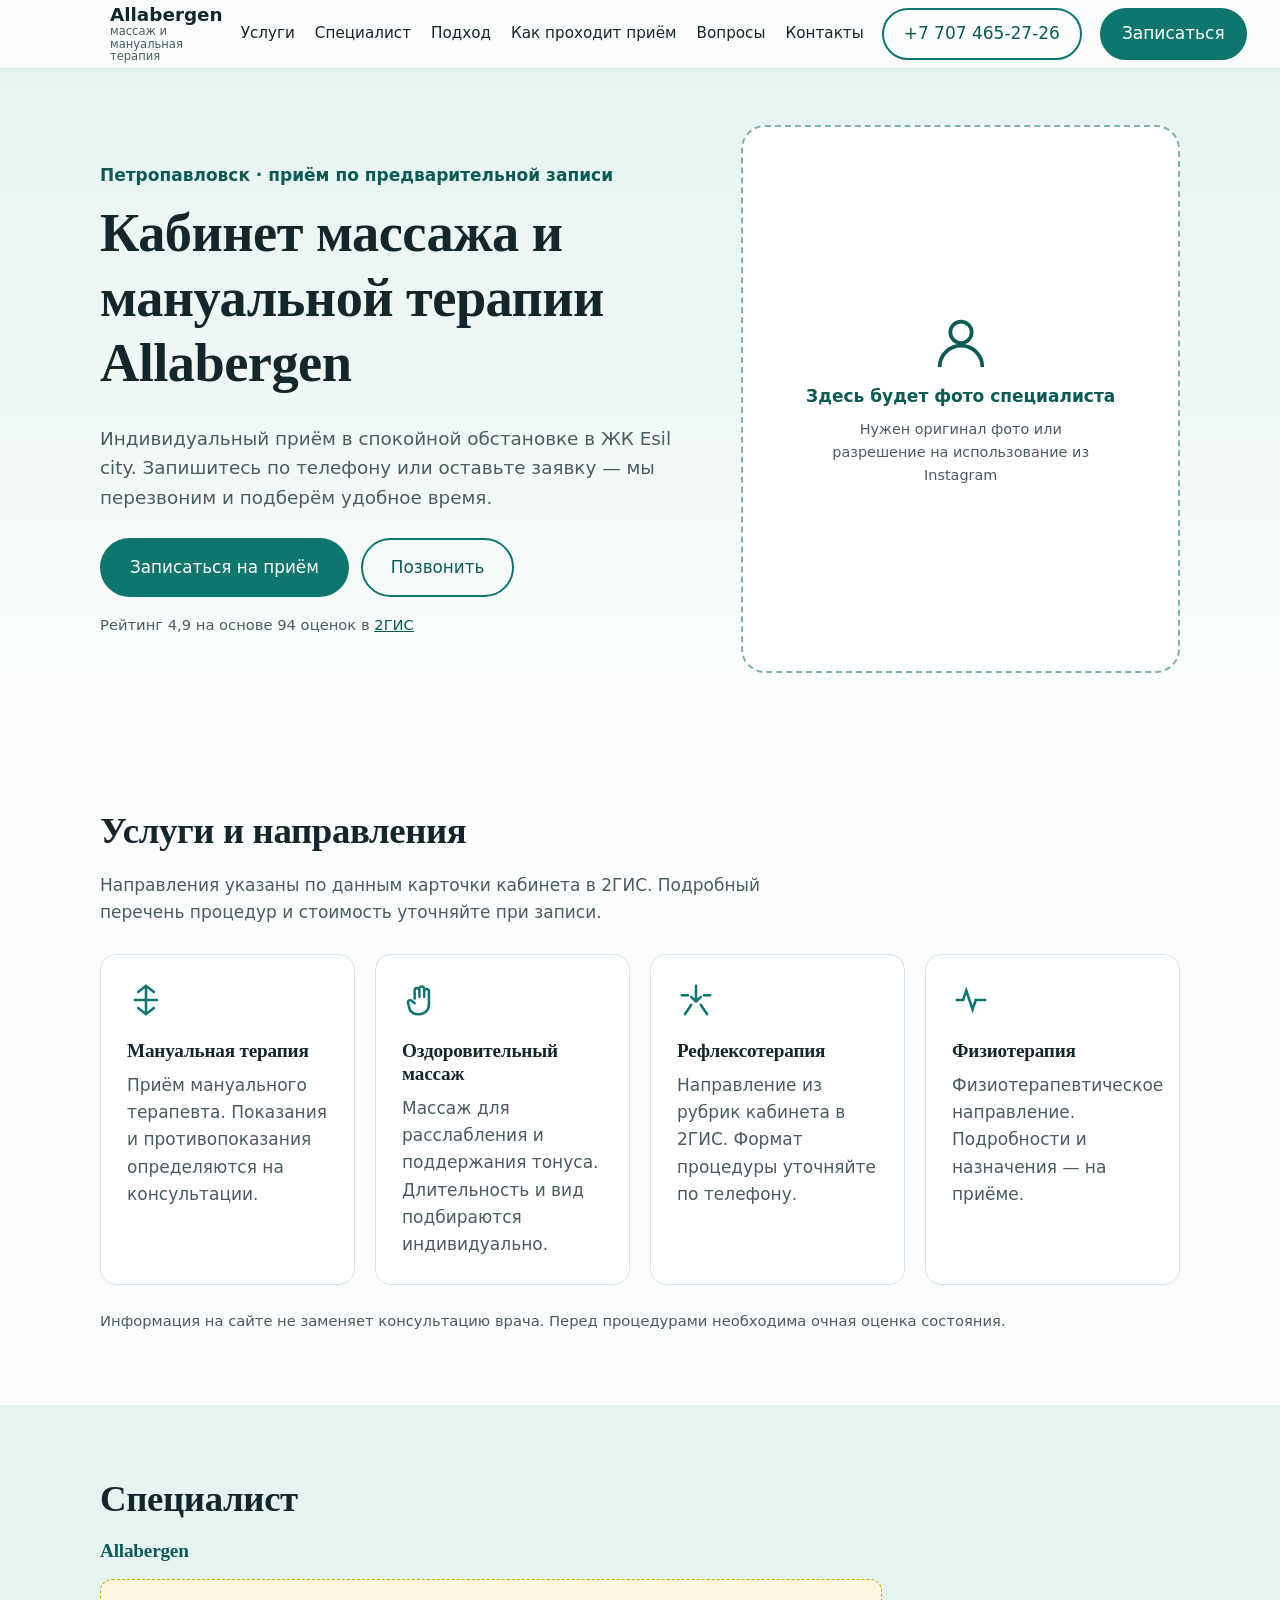
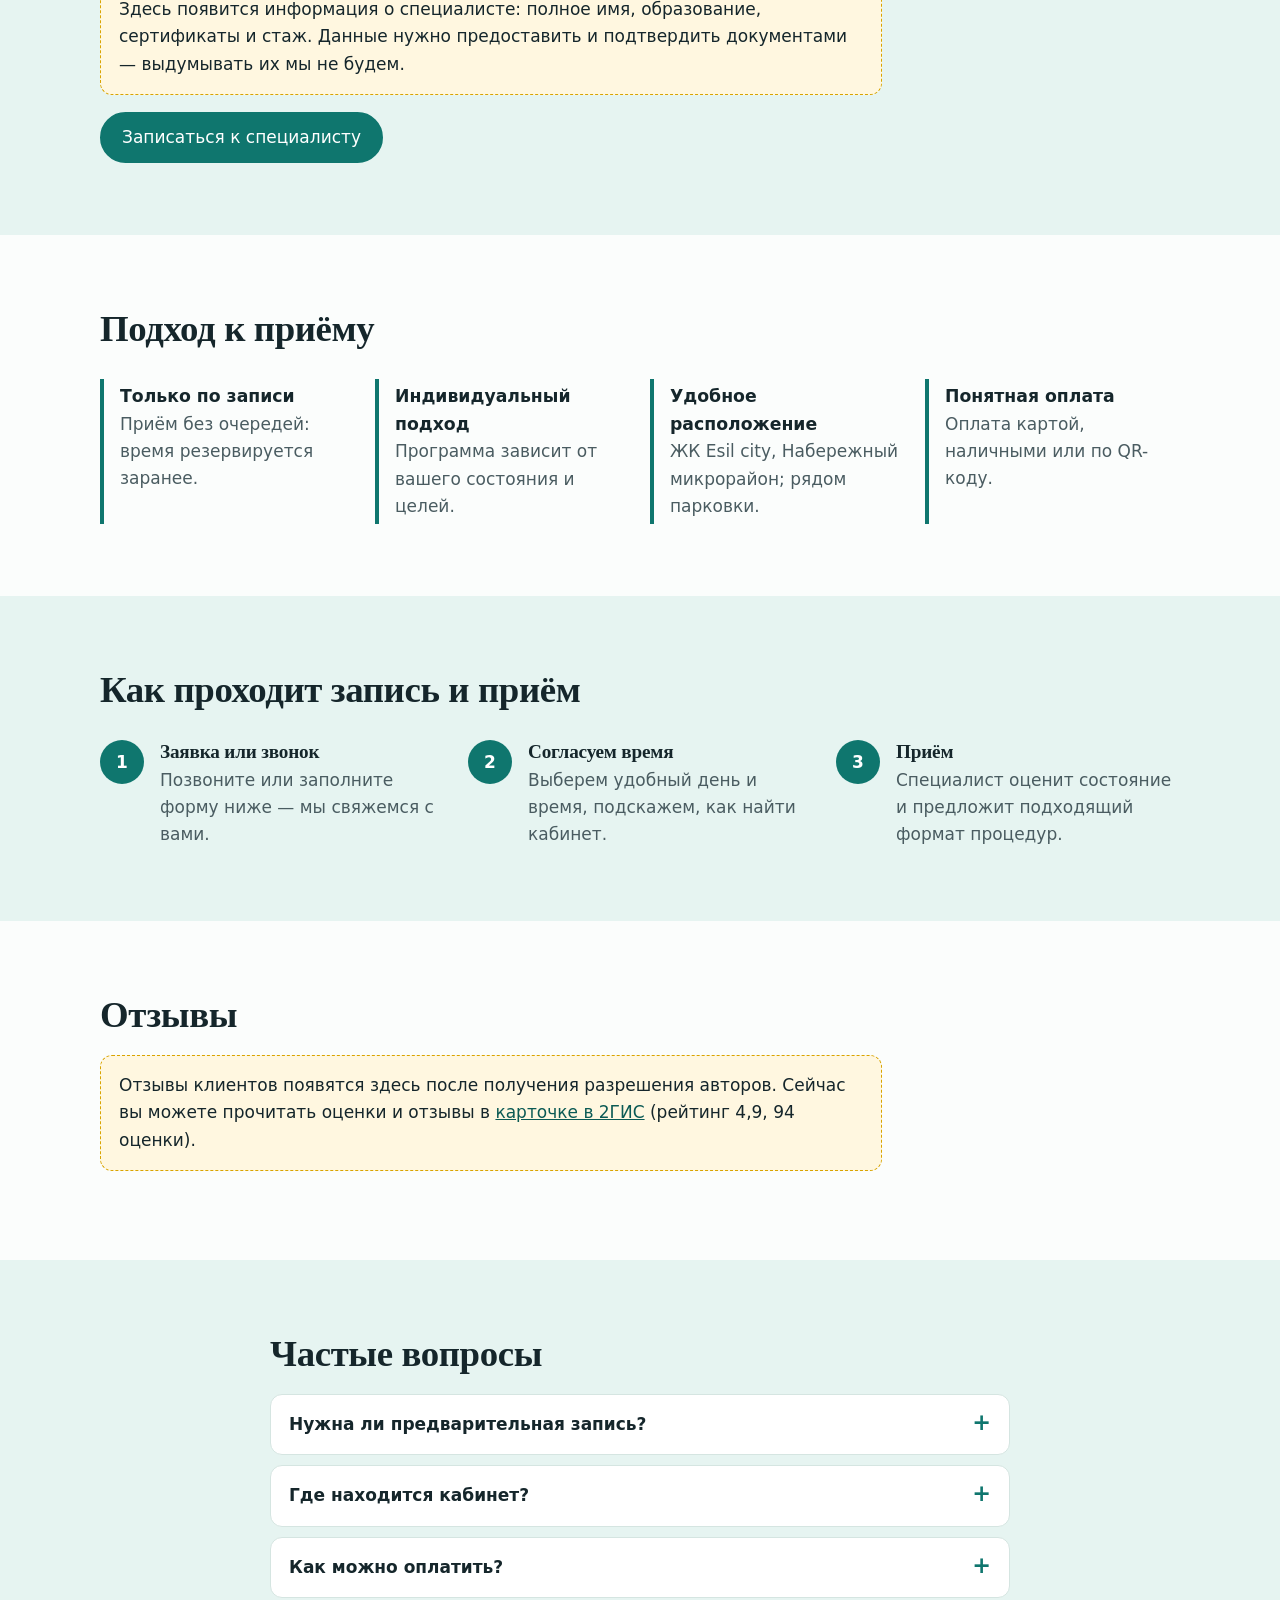
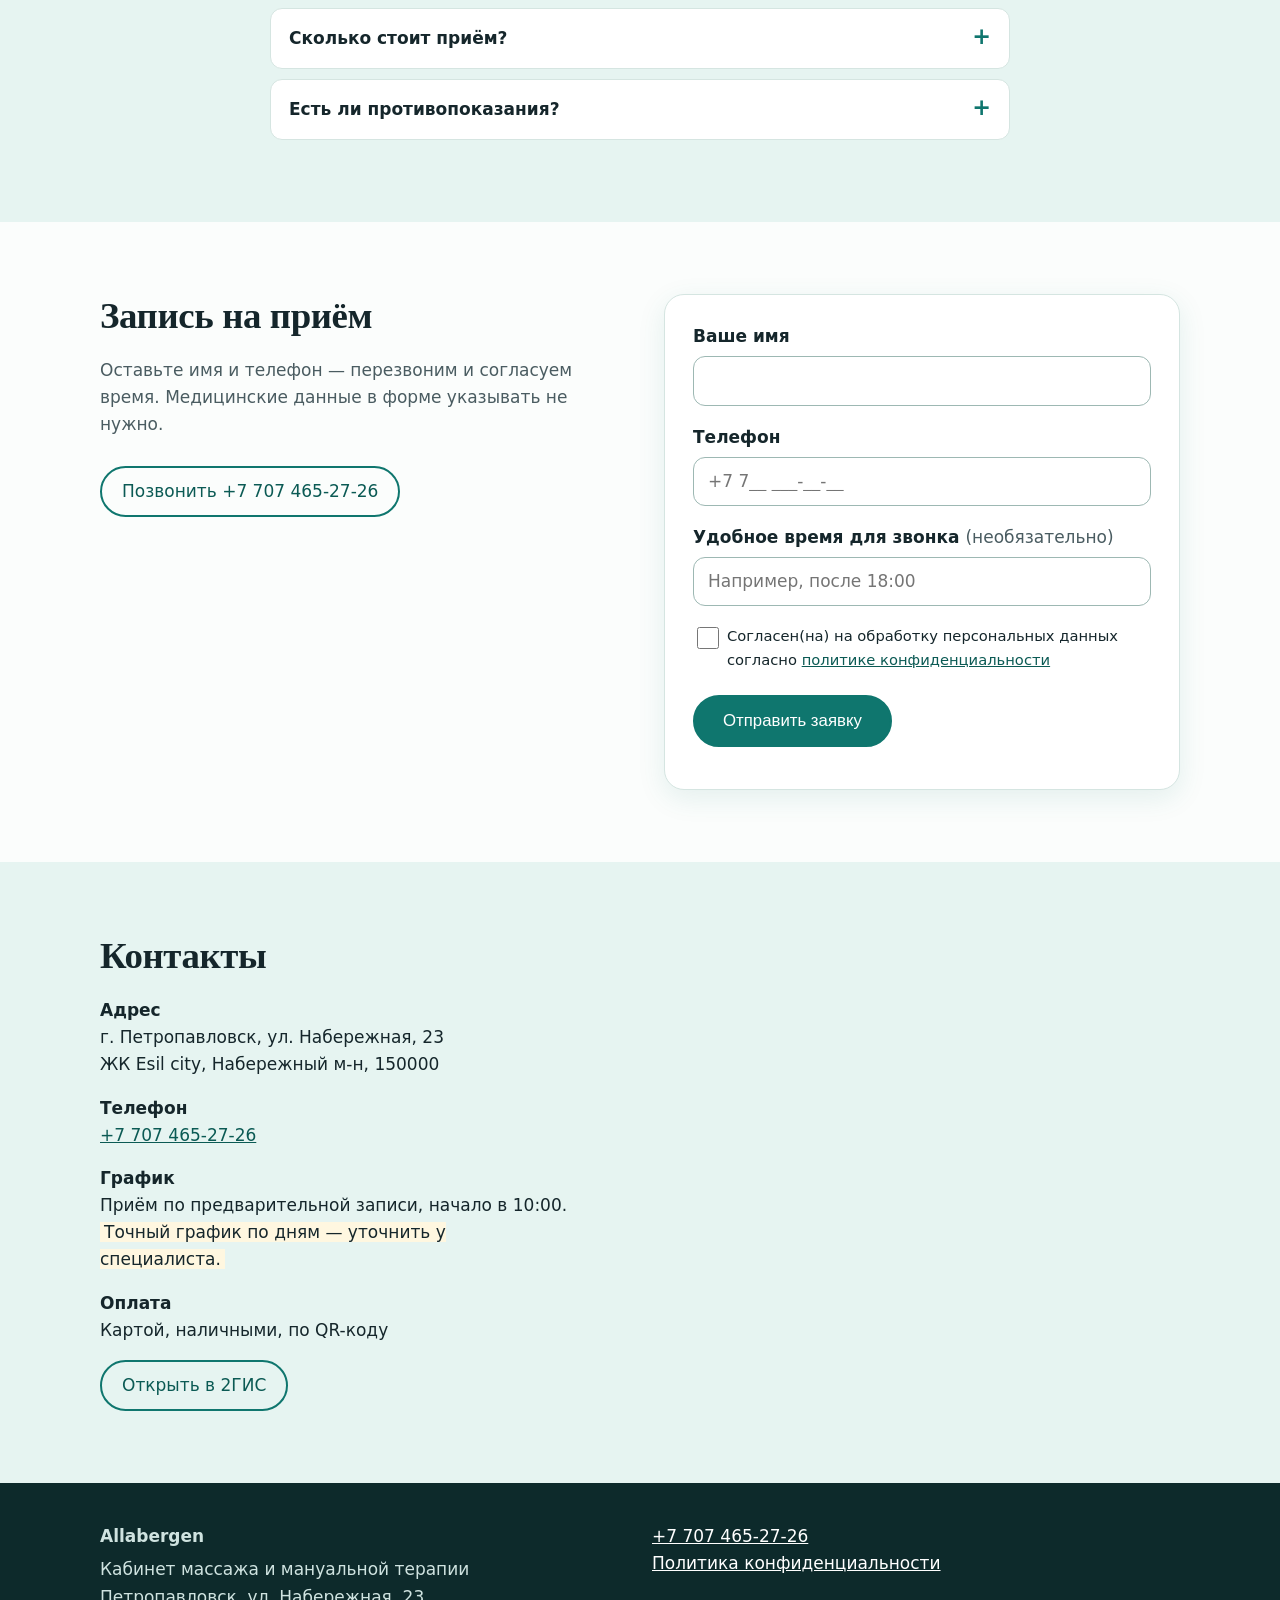
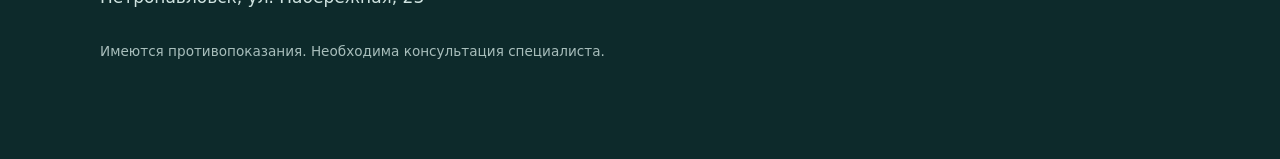
==== index.html @ 83c69263 "Первая версия Co-Authored-By: Claude Sonnet 5.5 <noreply@anthropic.com>" ====
<!doctype html>
<html lang="ru">
<head>
<meta charset="utf-8">
<meta name="viewport" content="width=device-width, initial-scale=1">
<title>Allabergen — массаж и мануальная терапия в Петропавловске</title>
<meta name="description" content="Кабинет массажа и мануальной терапии Allabergen в Петропавловске: ЖК Esil city, ул. Набережная, 23. Приём по предварительной записи. Звоните +7 707 465-27-26.">
<!-- ЗАМЕНИТЬ: адрес сайта после подключения домена (canonical, og:url, sitemap.xml, robots.txt) -->
<link rel="canonical" href="https://allabergen.vercel.app/">
<meta name="theme-color" content="#0f766e">
<meta property="og:type" content="website">
<meta property="og:locale" content="ru_RU">
<meta property="og:title" content="Allabergen — массаж и мануальная терапия в Петропавловске">
<meta property="og:description" content="Приём по предварительной записи. ЖК Esil city, ул. Набережная, 23.">
<meta property="og:url" content="https://allabergen.vercel.app/">
<link rel="icon" href="favicon.svg" type="image/svg+xml">
<link rel="stylesheet" href="style.css">

<script type="application/ld+json">
{
  "@context": "https://schema.org",
  "@type": ["MedicalBusiness", "LocalBusiness"],
  "name": "Allabergen — кабинет массажа и мануальной терапии",
  "url": "https://allabergen.vercel.app/",
  "telephone": "+77074652726",
  "medicalSpecialty": "Physiotherapy",
  "address": {
    "@type": "PostalAddress",
    "streetAddress": "улица Набережная, 23 (ЖК Esil city)",
    "addressLocality": "Петропавловск",
    "postalCode": "150000",
    "addressCountry": "KZ"
  }
}
</script>
</head>
<body>
<a class="skip" href="#main">Перейти к содержимому</a>

<header class="header" id="top">
  <div class="wrap header__in">
    <a class="logo" href="#top" aria-label="Allabergen — на главную">
      <svg width="34" height="34" viewBox="0 0 32 32" aria-hidden="true"><rect width="32" height="32" rx="9" fill="#0f766e"/><path d="M16 7v18M7 16h18" stroke="#fff" stroke-width="3.2" stroke-linecap="round"/></svg>
      <span>Allabergen<small>массаж и мануальная терапия</small></span>
    </a>
    <nav class="nav" id="nav" aria-label="Основное меню">
      <a href="#services">Услуги</a>
      <a href="#specialist">Специалист</a>
      <a href="#why">Подход</a>
      <a href="#steps">Как проходит приём</a>
      <a href="#faq">Вопросы</a>
      <a href="#contacts">Контакты</a>
    </nav>
    <a class="btn btn--ghost header__tel" href="tel:+77074652726">+7 707 465-27-26</a>
    <a class="btn header__cta" href="#booking">Записаться</a>
    <button class="burger" id="burger" aria-expanded="false" aria-controls="nav" aria-label="Открыть меню"><span></span><span></span><span></span></button>
  </div>
</header>

<main id="main">

<section class="hero">
  <div class="wrap hero__in">
    <div class="hero__text">
      <p class="eyebrow">Петропавловск · приём по предварительной записи</p>
      <h1>Кабинет массажа и мануальной терапии Allabergen</h1>
      <p class="lead">Индивидуальный приём в спокойной обстановке в ЖК Esil city. Запишитесь по телефону или оставьте заявку — мы перезвоним и подберём удобное время.</p>
      <div class="hero__btns">
        <a class="btn btn--lg" href="#booking">Записаться на приём</a>
        <a class="btn btn--lg btn--ghost" href="tel:+77074652726">Позвонить</a>
      </div>
      <p class="hero__note">Рейтинг 4,9 на основе 94 оценок в <a href="https://2gis.kz/petropavlovsk/firm/70000001054442229" target="_blank" rel="noopener">2ГИС</a></p>
    </div>
    <!-- ЗАМЕНИТЬ: фото специалиста. Положите файл в папку images/ и замените этот блок на
         <img src="images/allabergen.jpg" alt="Allabergen, специалист по массажу и мануальной терапии" width="640" height="760" fetchpriority="high"> -->
    <div class="hero__photo" role="img" aria-label="Место для фотографии специалиста">
      <svg width="64" height="64" viewBox="0 0 24 24" fill="none" stroke="currentColor" stroke-width="1.4" aria-hidden="true"><circle cx="12" cy="8" r="4"/><path d="M4 21c0-4.4 3.6-8 8-8s8 3.6 8 8"/></svg>
      <strong>Здесь будет фото специалиста</strong>
      <span>Нужен оригинал фото или разрешение на использование из Instagram</span>
    </div>
  </div>
</section>

<section class="sec" id="services">
  <div class="wrap">
    <h2>Услуги и направления</h2>
    <p class="sec__sub">Направления указаны по данным карточки кабинета в 2ГИС. Подробный перечень процедур и стоимость уточняйте при записи.</p>
    <div class="cards">
      <article class="card reveal">
        <svg class="ico" viewBox="0 0 24 24" fill="none" stroke="currentColor" stroke-width="1.6" stroke-linecap="round" aria-hidden="true"><path d="M12 3v18M7 7l5-4 5 4M7 17l5 4 5-4M5 12h14"/></svg>
        <h3>Мануальная терапия</h3>
        <p>Приём мануального терапевта. Показания и противопоказания определяются на консультации.</p>
      </article>
      <article class="card reveal">
        <svg class="ico" viewBox="0 0 24 24" fill="none" stroke="currentColor" stroke-width="1.6" stroke-linecap="round" aria-hidden="true"><path d="M8 11V6a1.5 1.5 0 013 0v4m0-5a1.5 1.5 0 013 0v5m0-3.5a1.5 1.5 0 013 0V15a6 6 0 01-6 6h-1a6 6 0 01-5-2.7L4 14.5a1.5 1.5 0 012.4-1.8L8 14"/></svg>
        <h3>Оздоровительный массаж</h3>
        <p>Массаж для расслабления и поддержания тонуса. Длительность и вид подбираются индивидуально.</p>
      </article>
      <article class="card reveal">
        <svg class="ico" viewBox="0 0 24 24" fill="none" stroke="currentColor" stroke-width="1.6" stroke-linecap="round" aria-hidden="true"><path d="M12 3v10m0 0l-3-3m3 3l3-3M5 21l4-6m6 0l4 6M3 9h4m10 0h4"/></svg>
        <h3>Рефлексотерапия</h3>
        <p>Направление из рубрик кабинета в 2ГИС. Формат процедуры уточняйте по телефону.</p>
      </article>
      <article class="card reveal">
        <svg class="ico" viewBox="0 0 24 24" fill="none" stroke="currentColor" stroke-width="1.6" stroke-linecap="round" aria-hidden="true"><path d="M3 12h4l2-6 4 12 2-6h6"/></svg>
        <h3>Физиотерапия</h3>
        <p>Физиотерапевтическое направление. Подробности и назначения — на приёме.</p>
      </article>
    </div>
    <p class="disclaimer">Информация на сайте не заменяет консультацию врача. Перед процедурами необходима очная оценка состояния.</p>
  </div>
</section>

<section class="sec sec--alt" id="specialist">
  <div class="wrap spec">
    <div>
      <h2>Специалист</h2>
      <h3 class="spec__name">Allabergen</h3>
      <!-- ЗАМЕНИТЬ: ФИО полностью, образование, сертификаты, опыт работы. Только подтверждённые данные. -->
      <p class="placeholder">Здесь появится информация о специалисте: полное имя, образование, сертификаты и стаж. Данные нужно предоставить и подтвердить документами — выдумывать их мы не будем.</p>
      <a class="btn" href="#booking">Записаться к специалисту</a>
    </div>
  </div>
</section>

<section class="sec" id="why">
  <div class="wrap">
    <h2>Подход к приёму</h2>
    <ul class="why">
      <li class="reveal"><strong>Только по записи</strong>Приём без очередей: время резервируется заранее.</li>
      <li class="reveal"><strong>Индивидуальный подход</strong>Программа зависит от вашего состояния и целей.</li>
      <li class="reveal"><strong>Удобное расположение</strong>ЖК Esil city, Набережный микрорайон; рядом парковки.</li>
      <li class="reveal"><strong>Понятная оплата</strong>Оплата картой, наличными или по QR-коду.</li>
    </ul>
  </div>
</section>

<section class="sec sec--alt" id="steps">
  <div class="wrap">
    <h2>Как проходит запись и приём</h2>
    <ol class="steps">
      <li class="reveal"><span>1</span><div><h3>Заявка или звонок</h3><p>Позвоните или заполните форму ниже — мы свяжемся с вами.</p></div></li>
      <li class="reveal"><span>2</span><div><h3>Согласуем время</h3><p>Выберем удобный день и время, подскажем, как найти кабинет.</p></div></li>
      <li class="reveal"><span>3</span><div><h3>Приём</h3><p>Специалист оценит состояние и предложит подходящий формат процедур.</p></div></li>
    </ol>
  </div>
</section>

<section class="sec" id="reviews">
  <div class="wrap">
    <h2>Отзывы</h2>
    <!-- ЗАМЕНИТЬ: реальные отзывы с письменного согласия авторов (имя, текст, дата). -->
    <p class="placeholder">Отзывы клиентов появятся здесь после получения разрешения авторов. Сейчас вы можете прочитать оценки и отзывы в <a href="https://2gis.kz/petropavlovsk/firm/70000001054442229/tab/reviews" target="_blank" rel="noopener">карточке в 2ГИС</a> (рейтинг 4,9, 94 оценки).</p>
  </div>
</section>

<section class="sec sec--alt" id="faq">
  <div class="wrap faq">
    <h2>Частые вопросы</h2>
    <details><summary>Нужна ли предварительная запись?</summary><p>Да, кабинет принимает по предварительной записи. Позвоните по номеру +7 707 465-27-26 или оставьте заявку.</p></details>
    <details><summary>Где находится кабинет?</summary><p>Петропавловск, улица Набережная, 23, ЖК Esil city (Набережный микрорайон). Вход можно уточнить при записи.</p></details>
    <details><summary>Как можно оплатить?</summary><p>Картой, наличными или по QR-коду.</p></details>
    <details><summary>Сколько стоит приём?</summary><p>Стоимость зависит от вида процедуры. Актуальные цены сообщат при записи.</p></details>
    <details><summary>Есть ли противопоказания?</summary><p>Да, они зависят от состояния здоровья. Это определяется на очной консультации; сообщите о хронических заболеваниях и принимаемых препаратах.</p></details>
  </div>
</section>

<section class="sec" id="booking">
  <div class="wrap booking">
    <div>
      <h2>Запись на приём</h2>
      <p class="sec__sub">Оставьте имя и телефон — перезвоним и согласуем время. Медицинские данные в форме указывать не нужно.</p>
      <p><a class="btn btn--ghost" href="tel:+77074652726">Позвонить +7 707 465-27-26</a></p>
    </div>
    <form id="form" class="form" novalidate>
      <div class="field">
        <label for="name">Ваше имя</label>
        <input id="name" name="name" type="text" autocomplete="name" required minlength="2" aria-describedby="name-err">
        <p class="err" id="name-err" role="alert"></p>
      </div>
      <div class="field">
        <label for="phone">Телефон</label>
        <input id="phone" name="phone" type="tel" autocomplete="tel" inputmode="tel" placeholder="+7 7__ ___-__-__" required aria-describedby="phone-err">
        <p class="err" id="phone-err" role="alert"></p>
      </div>
      <div class="field">
        <label for="time">Удобное время для звонка <span class="opt">(необязательно)</span></label>
        <input id="time" name="time" type="text" placeholder="Например, после 18:00">
      </div>
      <div class="field field--check">
        <input id="agree" name="agree" type="checkbox" required aria-describedby="agree-err">
        <label for="agree">Согласен(на) на обработку персональных данных согласно <a href="privacy.html" target="_blank">политике конфиденциальности</a></label>
        <p class="err" id="agree-err" role="alert"></p>
      </div>
      <button class="btn btn--lg" type="submit">Отправить заявку</button>
      <p class="form__status" id="status" role="status" aria-live="polite"></p>
    </form>
  </div>
</section>

<section class="sec sec--alt" id="contacts">
  <div class="wrap contacts">
    <div>
      <h2>Контакты</h2>
      <address>
        <p><strong>Адрес</strong><br>г. Петропавловск, ул. Набережная, 23<br>ЖК Esil city, Набережный м-н, 150000</p>
        <p><strong>Телефон</strong><br><a href="tel:+77074652726">+7 707 465-27-26</a></p>
        <p><strong>График</strong><br>Приём по предварительной записи, начало в 10:00. <span class="placeholder-inline">Точный график по дням — уточнить у специалиста.</span></p>
        <p><strong>Оплата</strong><br>Картой, наличными, по QR-коду</p>
      </address>
      <a class="btn btn--ghost" href="https://2gis.kz/petropavlovsk/firm/70000001054442229" target="_blank" rel="noopener">Открыть в 2ГИС</a>
    </div>
    <div class="map">
      <iframe title="Карта: Петропавловск, улица Набережная, 23" loading="lazy" referrerpolicy="no-referrer-when-downgrade"
        src="https://www.google.com/maps?q=%D0%9F%D0%B5%D1%82%D1%80%D0%BE%D0%BF%D0%B0%D0%B2%D0%BB%D0%BE%D0%B2%D1%81%D0%BA%2C+%D1%83%D0%BB%D0%B8%D1%86%D0%B0+%D0%9D%D0%B0%D0%B1%D0%B5%D1%80%D0%B5%D0%B6%D0%BD%D0%B0%D1%8F%2C+23&output=embed"></iframe>
    </div>
  </div>
</section>

</main>

<footer class="footer">
  <div class="wrap footer__in">
    <div>
      <strong>Allabergen</strong>
      <p>Кабинет массажа и мануальной терапии<br>Петропавловск, ул. Набережная, 23</p>
    </div>
    <div>
      <a href="tel:+77074652726">+7 707 465-27-26</a><br>
      <a href="privacy.html">Политика конфиденциальности</a>
    </div>
    <p class="footer__legal">Имеются противопоказания. Необходима консультация специалиста. <!-- ЗАМЕНИТЬ: данные ИП/ТОО и номер лицензии (если требуется), только реальные. --></p>
  </div>
</footer>

<div class="mbar" aria-label="Быстрая связь">
  <a class="btn btn--ghost" href="tel:+77074652726">Позвонить</a>
  <a class="btn" href="#booking">Записаться</a>
</div>

<!-- Аналитика: Google Analytics / Search Console подключаются после получения реальных ID и согласия на cookies. Фиктивные ID не добавляем. -->
<script src="script.js" defer></script>
</body>
</html>
---- style.css ----
:root{
  --teal:#0f766e;--teal-d:#0b5a54;--mint:#e6f4f1;--bg:#fbfdfc;--ink:#15262b;--muted:#4a5c61;--line:#d5e5e1;--warn:#a1301f;
  --r:16px;--sh:0 8px 28px rgba(15,118,110,.10);
}
*,*::before,*::after{box-sizing:border-box}
html{scroll-behavior:smooth;scroll-padding-top:84px}
body{margin:0;font:17px/1.6 "Segoe UI",system-ui,-apple-system,Roboto,Arial,sans-serif;color:var(--ink);background:var(--bg);overflow-x:hidden}
img,svg,iframe{max-width:100%}
h1,h2,h3{font-family:Georgia,"Times New Roman",serif;line-height:1.2;margin:0 0 .5em;letter-spacing:-.01em}
h1{font-size:clamp(2rem,5vw,3.4rem)}
h2{font-size:clamp(1.6rem,3.4vw,2.3rem)}
h3{font-size:1.2rem}
a{color:var(--teal-d)}
a:focus-visible,button:focus-visible,input:focus-visible,summary:focus-visible{outline:3px solid #f2a900;outline-offset:2px;border-radius:6px}
.wrap{max-width:1120px;margin:0 auto;padding:0 20px}
.skip{position:absolute;left:-999px;top:8px;background:#fff;padding:8px 14px;z-index:100}
.skip:focus{left:8px}

/* header */
.header{position:sticky;top:0;z-index:50;background:rgba(251,253,252,.94);backdrop-filter:blur(8px);border-bottom:1px solid var(--line)}
.header__in{display:flex;align-items:center;gap:18px;min-height:68px}
.logo{display:flex;align-items:center;gap:10px;text-decoration:none;color:var(--ink);font-weight:700;font-size:1.15rem;line-height:1.1;margin-right:auto}
.logo small{display:block;font-weight:400;font-size:.72rem;color:var(--muted)}
.nav{display:flex;gap:20px}
.nav a{white-space:nowrap;text-decoration:none;color:var(--ink);font-size:.95rem;padding:6px 0;border-bottom:2px solid transparent;transition:border-color .2s}
.nav a:hover{border-color:var(--teal)}
.burger{display:none;width:44px;height:44px;border:1px solid var(--line);border-radius:12px;background:#fff;flex-direction:column;gap:5px;align-items:center;justify-content:center;cursor:pointer}
.burger span{width:20px;height:2px;background:var(--ink)}

/* buttons */
.btn{white-space:nowrap;display:inline-flex;align-items:center;justify-content:center;min-height:44px;padding:10px 20px;border-radius:999px;background:var(--teal);color:#fff;font:600 1rem/1 inherit;text-decoration:none;border:2px solid var(--teal);cursor:pointer;transition:background .2s,transform .2s,box-shadow .2s}
.btn:hover{background:var(--teal-d);border-color:var(--teal-d);transform:translateY(-1px);box-shadow:var(--sh)}
.btn--ghost{background:transparent;color:var(--teal-d)}
.btn--ghost:hover{background:var(--mint);color:var(--teal-d)}
.btn--lg{min-height:52px;padding:14px 28px;font-size:1.05rem}

/* hero */
.hero{background:linear-gradient(180deg,var(--mint),var(--bg));padding:56px 0 64px}
.hero__in{display:grid;grid-template-columns:1.15fr .85fr;gap:48px;align-items:center}
.eyebrow{color:var(--teal-d);font-weight:600;margin:0 0 12px}
.lead{font-size:1.15rem;color:var(--muted);max-width:34em}
.hero__btns{display:flex;flex-wrap:wrap;gap:12px;margin:26px 0 16px}
.hero__note{font-size:.92rem;color:var(--muted);margin:0}
.hero__photo{aspect-ratio:4/5;border:2px dashed #7bb5ad;border-radius:24px;background:#fff;color:var(--teal-d);display:flex;flex-direction:column;align-items:center;justify-content:center;text-align:center;gap:8px;padding:24px}
.hero__photo span{font-size:.9rem;color:var(--muted);max-width:20em}

/* sections */
.sec{padding:72px 0}
.sec--alt{background:var(--mint)}
.sec__sub{color:var(--muted);max-width:42em;margin:0 0 28px}
.cards{display:grid;grid-template-columns:repeat(auto-fit,minmax(240px,1fr));gap:20px}
.card{background:#fff;border:1px solid var(--line);border-radius:var(--r);padding:26px;transition:transform .25s,box-shadow .25s}
.card:hover{transform:translateY(-4px);box-shadow:var(--sh)}
.card p{margin:0;color:var(--muted)}
.ico{width:38px;height:38px;color:var(--teal);margin-bottom:12px}
.disclaimer{margin:24px 0 0;font-size:.92rem;color:var(--muted)}
.placeholder{background:#fff7e0;border:1px dashed #d9a400;border-radius:12px;padding:16px 18px;max-width:46em}
.placeholder-inline{background:#fff7e0;padding:0 4px}
.spec__name{color:var(--teal-d)}
.why{list-style:none;margin:28px 0 0;padding:0;display:grid;grid-template-columns:repeat(auto-fit,minmax(230px,1fr));gap:20px}
.why li{border-left:4px solid var(--teal);padding:4px 0 4px 16px;color:var(--muted)}
.why strong{display:block;color:var(--ink);font-size:1.08rem}
.steps{list-style:none;margin:28px 0 0;padding:0;display:grid;grid-template-columns:repeat(auto-fit,minmax(260px,1fr));gap:24px}
.steps li{display:flex;gap:16px}
.steps span{flex:none;width:44px;height:44px;border-radius:50%;background:var(--teal);color:#fff;display:grid;place-items:center;font-weight:700}
.steps h3{margin-bottom:.2em}.steps p{margin:0;color:var(--muted)}

/* faq */
.faq{max-width:780px}
details{background:#fff;border:1px solid var(--line);border-radius:12px;margin-bottom:10px;padding:0 18px}
summary{cursor:pointer;font-weight:600;padding:16px 0;list-style:none;display:flex;justify-content:space-between;gap:12px}
summary::after{content:"+";color:var(--teal);font-size:1.4rem;line-height:1}
details[open] summary::after{content:"–"}
summary::-webkit-details-marker{display:none}
details p{margin:0 0 16px;color:var(--muted)}

/* form */
.booking{display:grid;grid-template-columns:1fr 1fr;gap:48px;align-items:start}
.form{background:#fff;border:1px solid var(--line);border-radius:20px;padding:28px;box-shadow:var(--sh)}
.field{margin-bottom:18px}
.field label{display:block;font-weight:600;margin-bottom:6px}
.opt{font-weight:400;color:var(--muted)}
.field input[type=text],.field input[type=tel]{width:100%;min-height:48px;padding:10px 14px;font:inherit;border:1.5px solid #9db8b3;border-radius:12px;background:#fff;color:var(--ink)}
.field input[aria-invalid=true]{border-color:var(--warn)}
.field--check{display:grid;grid-template-columns:24px 1fr;gap:0 10px}
.field--check input{width:22px;height:22px;margin-top:3px;accent-color:var(--teal)}
.field--check label{font-weight:400;font-size:.92rem;margin:0}
.field--check .err{grid-column:2}
.err{color:var(--warn);font-size:.9rem;margin:6px 0 0;min-height:0}
.form__status{margin:14px 0 0;font-weight:600}
.form__status.ok{color:var(--teal-d)}.form__status.bad{color:var(--warn)}

/* contacts */
.contacts{display:grid;grid-template-columns:1fr 1.2fr;gap:40px}
address{font-style:normal}
address p{margin:0 0 16px}
.map iframe{width:100%;height:100%;min-height:340px;border:0;border-radius:var(--r)}

.footer{background:#0d2a2b;color:#cfe3e0;padding:40px 0 96px}
.footer a{color:#fff}
.footer__in{display:grid;grid-template-columns:1fr 1fr;gap:24px}
.footer p{margin:6px 0 0}
.footer__legal{grid-column:1/-1;font-size:.85rem;opacity:.8}

/* mobile bar */
.mbar{display:none}

/* reveal */
.reveal{opacity:0;transform:translateY(16px);transition:opacity .6s ease,transform .6s ease}
.reveal.in{opacity:1;transform:none}
.no-js .reveal{opacity:1;transform:none}

@media (max-width:1020px){
  .hero__in,.booking,.contacts{grid-template-columns:1fr;gap:32px}
  .hero__photo{aspect-ratio:16/10}
  .header__tel{display:none}
  .burger{display:flex}
  .nav{display:none;position:absolute;left:0;right:0;top:100%;flex-direction:column;gap:0;background:#fff;border-bottom:1px solid var(--line);padding:8px 20px 16px}
  .nav.open{display:flex}
  .nav a{padding:14px 0;border-bottom:1px solid var(--line);font-size:1.05rem}
  .header__cta{display:none}
  .sec{padding:52px 0}
  .mbar{display:grid;grid-template-columns:1fr 1fr;gap:10px;position:fixed;left:0;right:0;bottom:0;z-index:60;padding:10px 14px calc(10px + env(safe-area-inset-bottom));background:rgba(255,255,255,.96);border-top:1px solid var(--line)}
  .mbar .btn{min-height:48px}
}
@media (max-width:480px){body{font-size:16px}.form{padding:20px}.footer__in{grid-template-columns:1fr}}

@media (prefers-reduced-motion:reduce){
  html{scroll-behavior:auto}
  *,*::before,*::after{transition-duration:.01ms!important;animation-duration:.01ms!important}
  .reveal{opacity:1;transform:none}
}
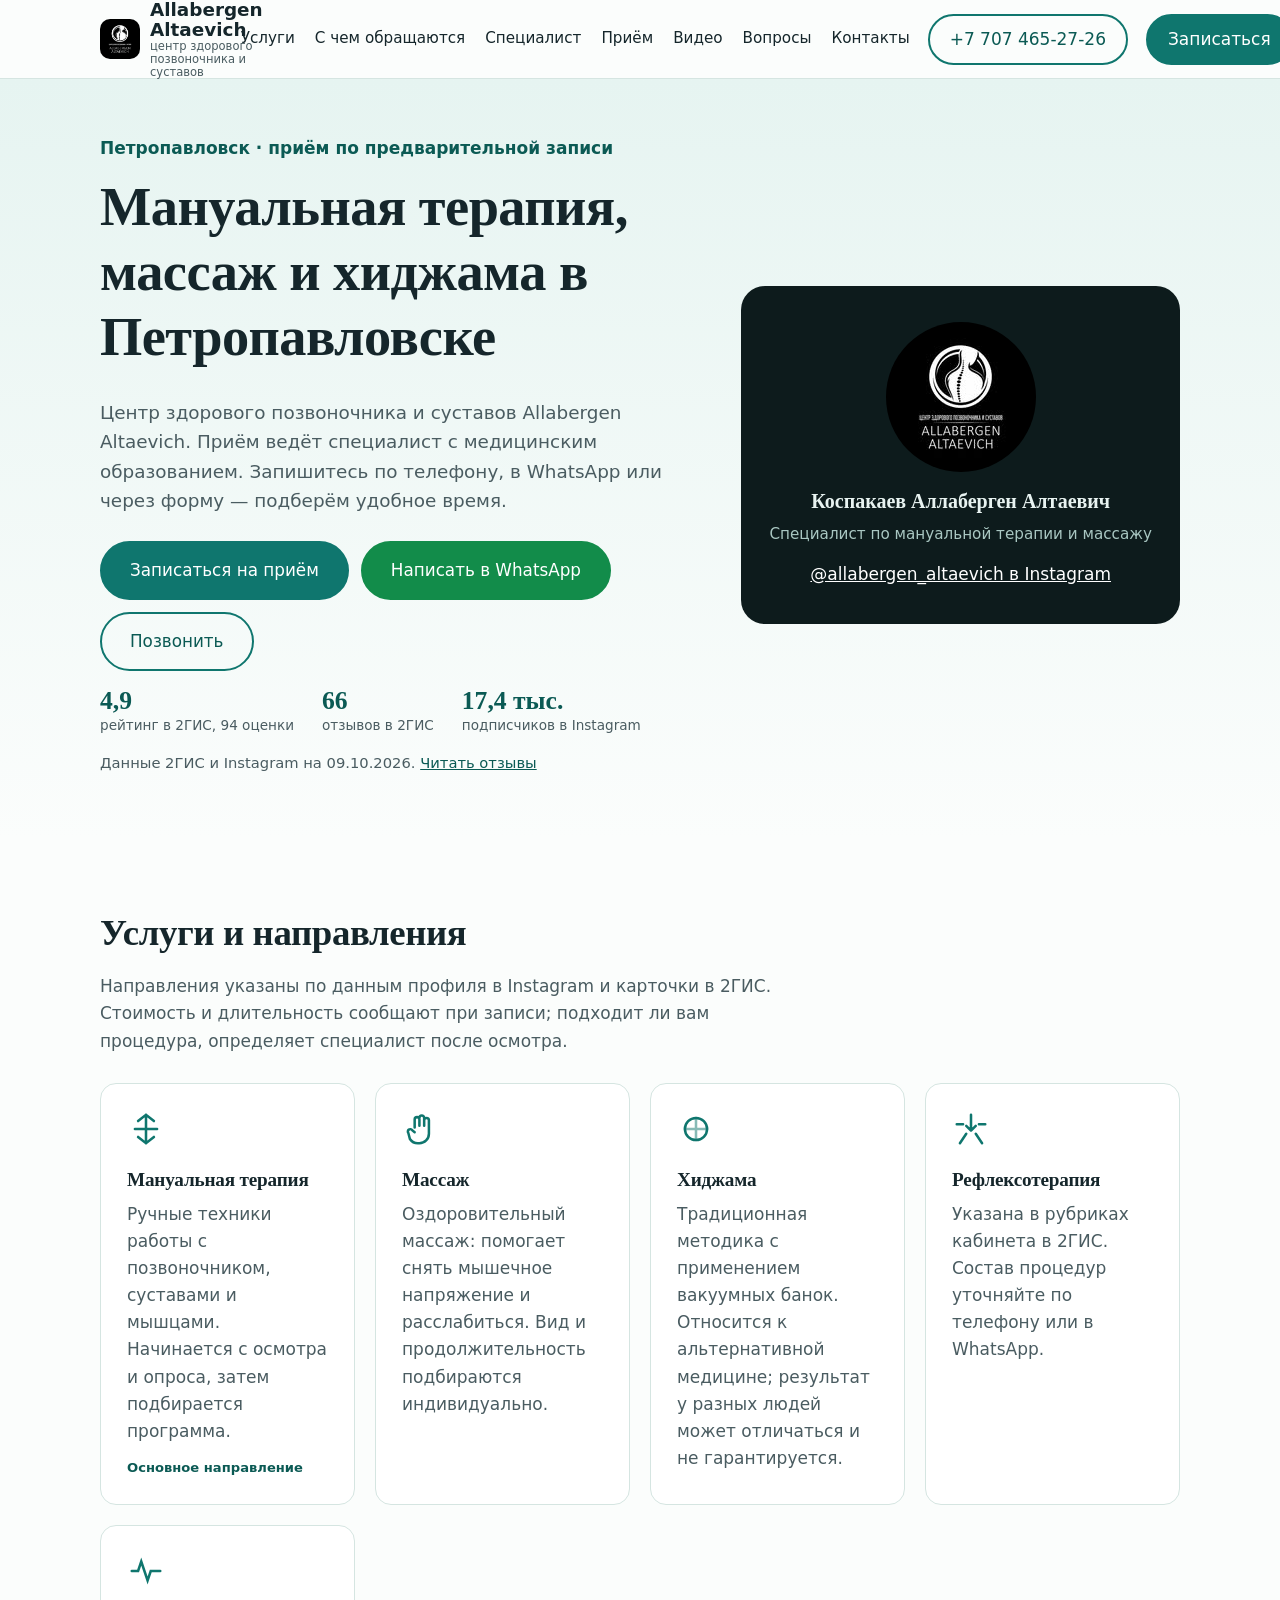
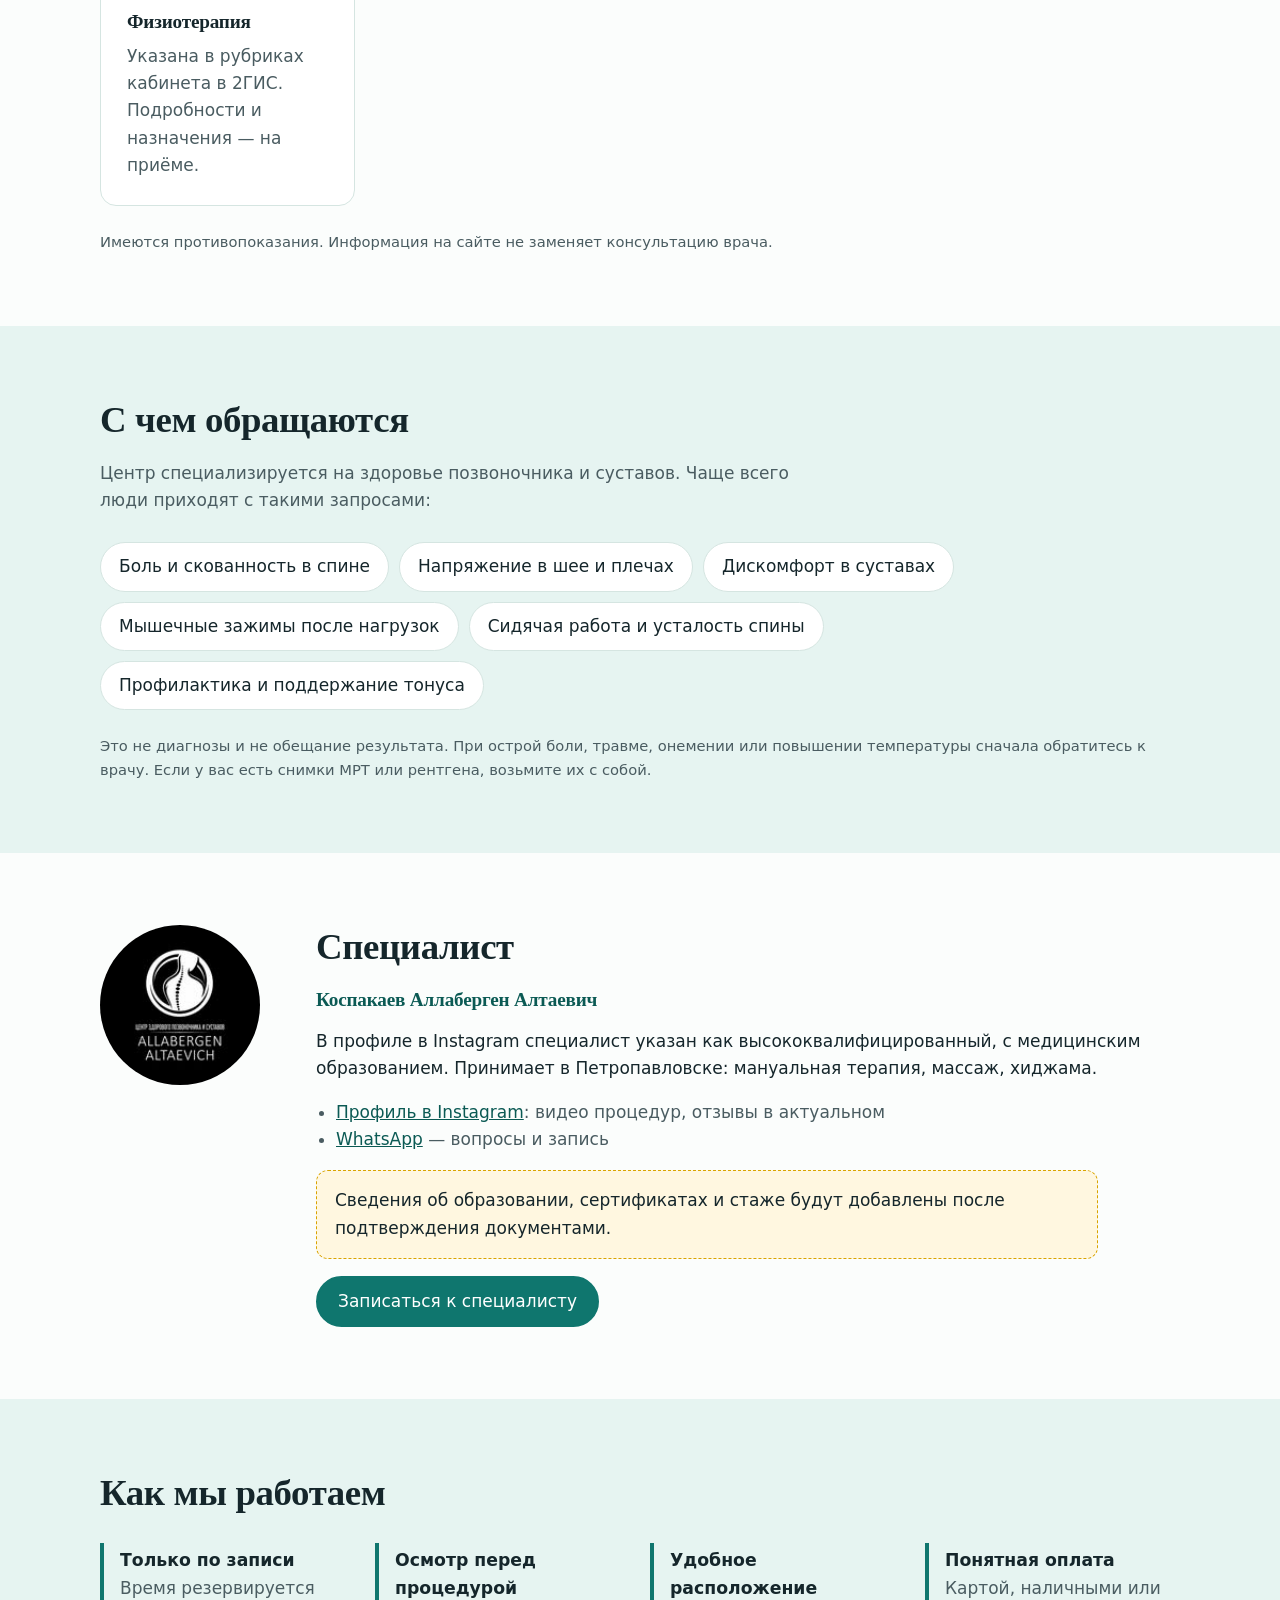
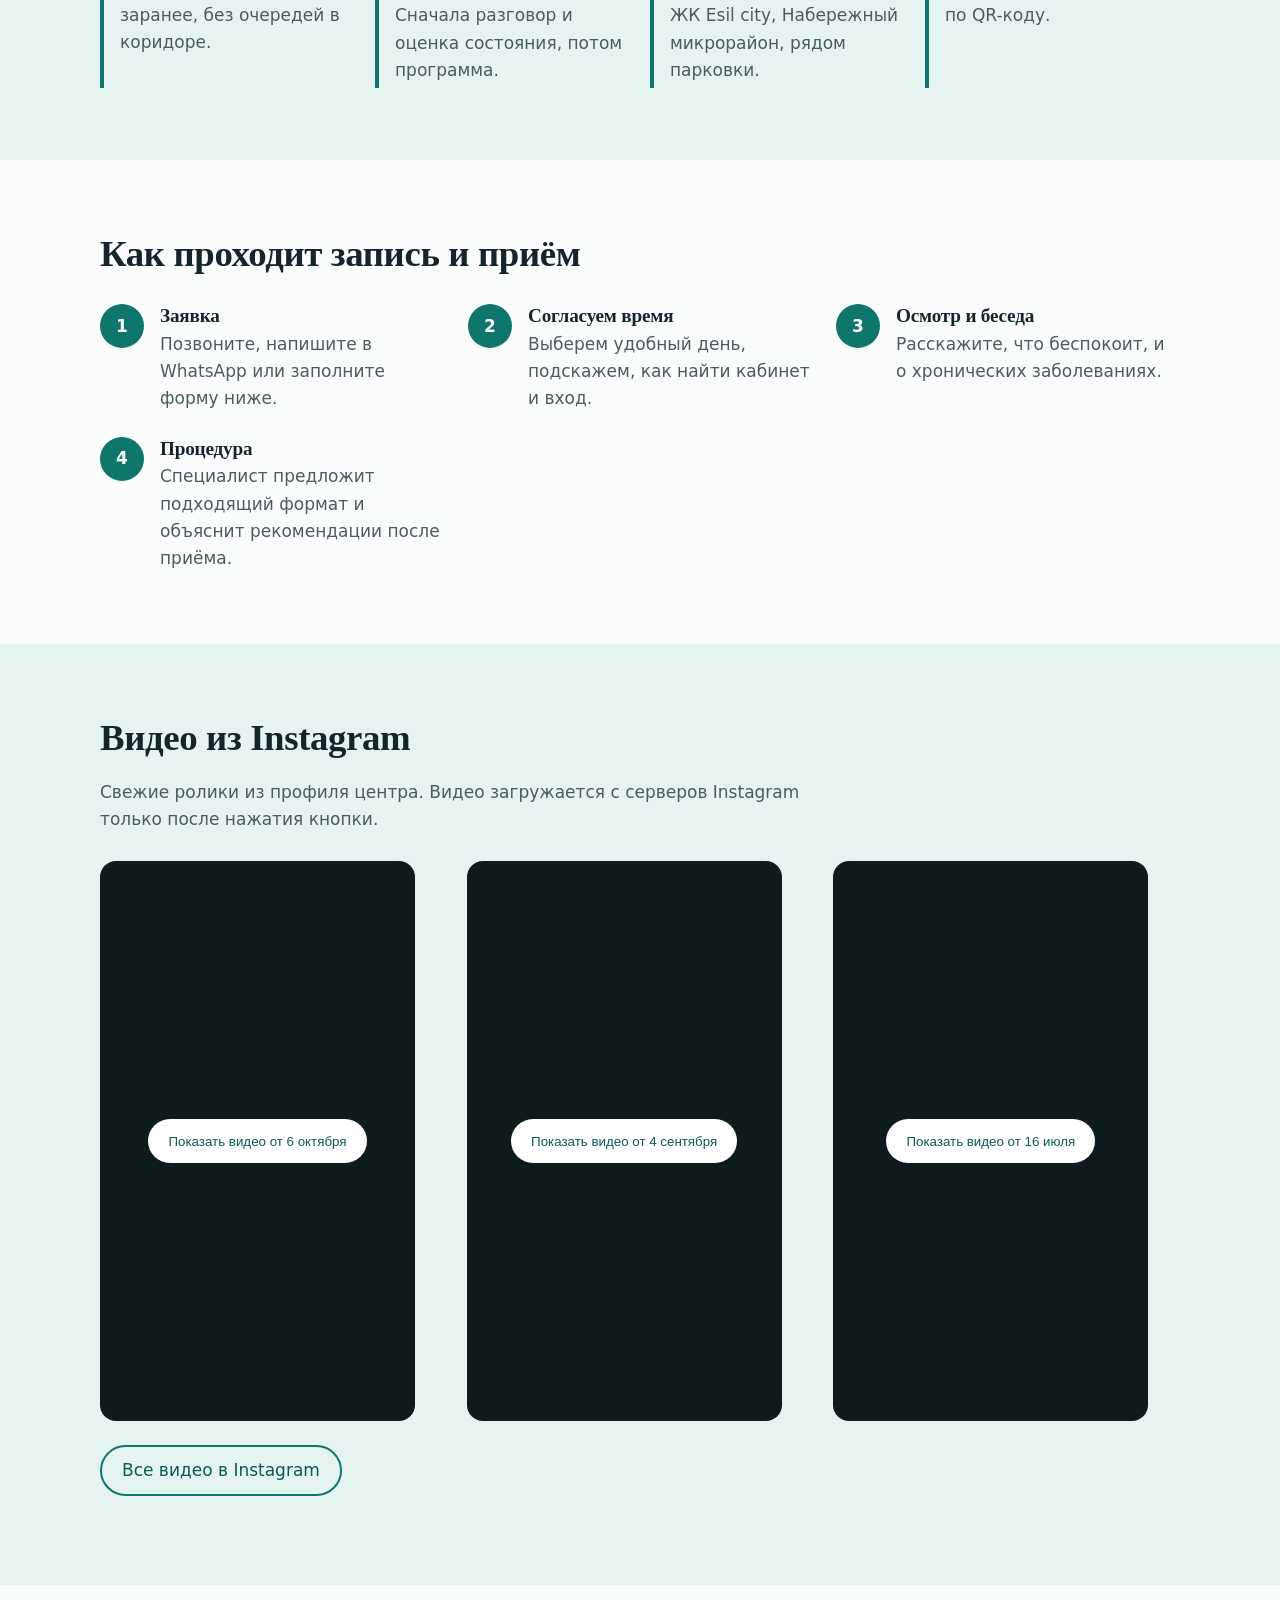
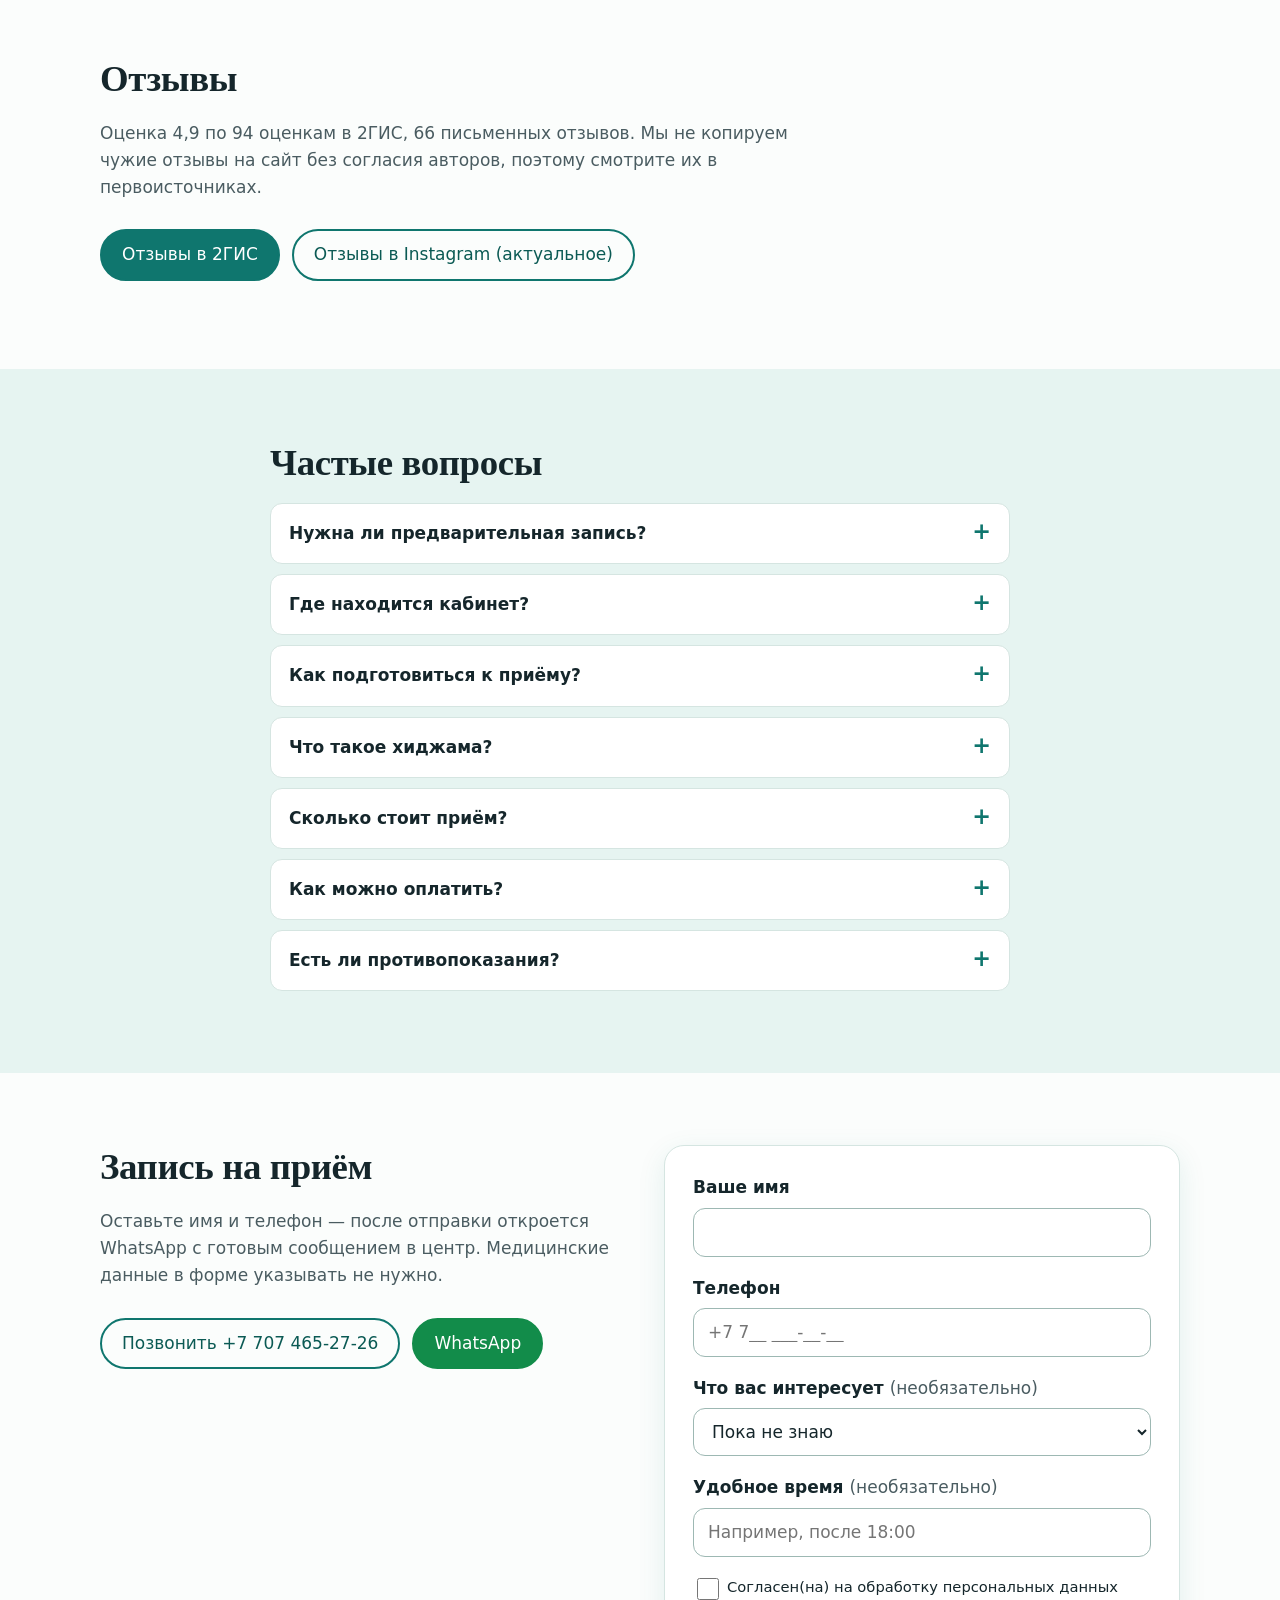
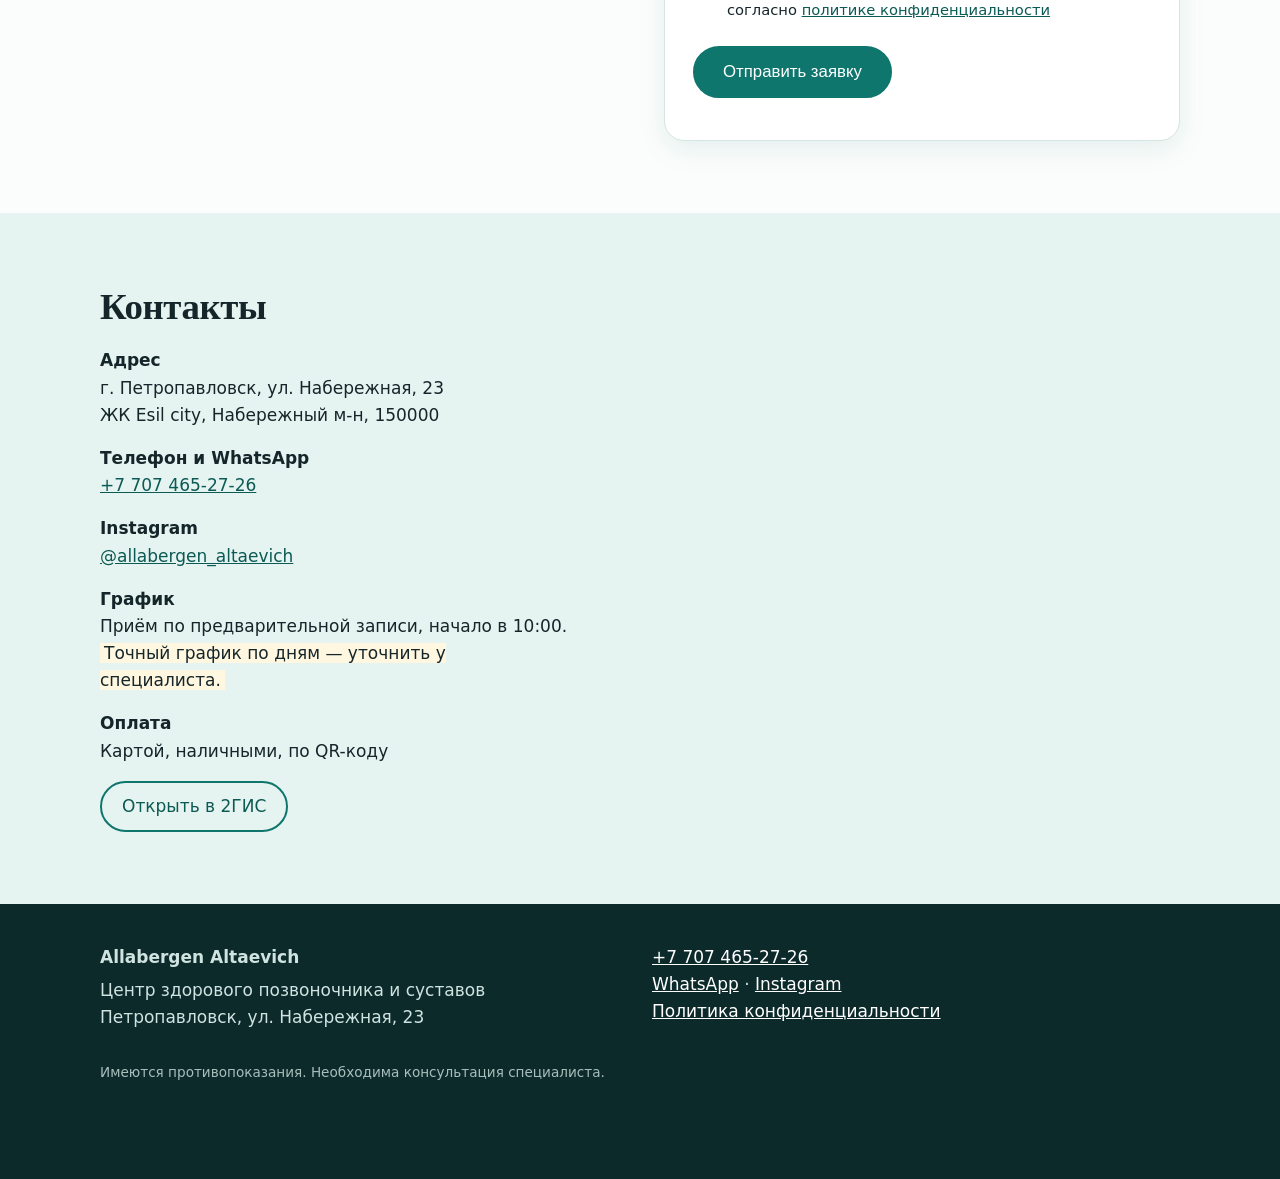
==== commit 3ad3f0af: "Данные из Instagram, хиджама, WhatsApp, видео, больше информации Co-Authored-By: Claude Sonnet 5.5 <" ====
--- a/index.html
+++ b/index.html
@@ -3,16 +3,16 @@
 <head>
 <meta charset="utf-8">
 <meta name="viewport" content="width=device-width, initial-scale=1">
-<title>Allabergen — массаж и мануальная терапия в Петропавловске</title>
-<meta name="description" content="Кабинет массажа и мануальной терапии Allabergen в Петропавловске: ЖК Esil city, ул. Набережная, 23. Приём по предварительной записи. Звоните +7 707 465-27-26.">
-<!-- ЗАМЕНИТЬ: адрес сайта после подключения домена (canonical, og:url, sitemap.xml, robots.txt) -->
+<title>Allabergen Altaevich — мануальная терапия, массаж, хиджама в Петропавловске</title>
+<meta name="description" content="Центр здорового позвоночника и суставов Allabergen Altaevich в Петропавловске: мануальная терапия, массаж, хиджама. ЖК Esil city, ул. Набережная, 23. Приём по записи: +7 707 465-27-26, WhatsApp.">
 <link rel="canonical" href="https://allabergen.vercel.app/">
 <meta name="theme-color" content="#0f766e">
 <meta property="og:type" content="website">
 <meta property="og:locale" content="ru_RU">
-<meta property="og:title" content="Allabergen — массаж и мануальная терапия в Петропавловске">
-<meta property="og:description" content="Приём по предварительной записи. ЖК Esil city, ул. Набережная, 23.">
+<meta property="og:title" content="Allabergen Altaevich — мануальная терапия, массаж, хиджама в Петропавловске">
+<meta property="og:description" content="Центр здорового позвоночника и суставов. Приём по предварительной записи.">
 <meta property="og:url" content="https://allabergen.vercel.app/">
+<meta property="og:image" content="https://allabergen.vercel.app/images/logo.jpg">
 <link rel="icon" href="favicon.svg" type="image/svg+xml">
 <link rel="stylesheet" href="style.css">
 
@@ -20,10 +20,13 @@
 {
   "@context": "https://schema.org",
   "@type": ["MedicalBusiness", "LocalBusiness"],
-  "name": "Allabergen — кабинет массажа и мануальной терапии",
+  "name": "Allabergen Altaevich — центр здорового позвоночника и суставов",
+  "alternateName": "Allabergen, кабинет массажа и мануальной терапии",
   "url": "https://allabergen.vercel.app/",
+  "logo": "https://allabergen.vercel.app/images/logo.jpg",
   "telephone": "+77074652726",
-  "medicalSpecialty": "Physiotherapy",
+  "sameAs": ["https://www.instagram.com/allabergen_altaevich/", "https://2gis.kz/petropavlovsk/firm/70000001054442229"],
+  "paymentAccepted": "Банковская карта, наличные, QR-код",
   "address": {
     "@type": "PostalAddress",
     "streetAddress": "улица Набережная, 23 (ЖК Esil city)",
@@ -39,15 +42,16 @@
 
 <header class="header" id="top">
   <div class="wrap header__in">
-    <a class="logo" href="#top" aria-label="Allabergen — на главную">
-      <svg width="34" height="34" viewBox="0 0 32 32" aria-hidden="true"><rect width="32" height="32" rx="9" fill="#0f766e"/><path d="M16 7v18M7 16h18" stroke="#fff" stroke-width="3.2" stroke-linecap="round"/></svg>
-      <span>Allabergen<small>массаж и мануальная терапия</small></span>
+    <a class="logo" href="#top" aria-label="Allabergen Altaevich — на главную">
+      <img src="images/logo.jpg" alt="" width="40" height="40">
+      <span>Allabergen Altaevich<small>центр здорового позвоночника и суставов</small></span>
     </a>
     <nav class="nav" id="nav" aria-label="Основное меню">
       <a href="#services">Услуги</a>
+      <a href="#help">С чем обращаются</a>
       <a href="#specialist">Специалист</a>
-      <a href="#why">Подход</a>
-      <a href="#steps">Как проходит приём</a>
+      <a href="#steps">Приём</a>
+      <a href="#video">Видео</a>
       <a href="#faq">Вопросы</a>
       <a href="#contacts">Контакты</a>
     </nav>
@@ -63,20 +67,25 @@
   <div class="wrap hero__in">
     <div class="hero__text">
       <p class="eyebrow">Петропавловск · приём по предварительной записи</p>
-      <h1>Кабинет массажа и мануальной терапии Allabergen</h1>
-      <p class="lead">Индивидуальный приём в спокойной обстановке в ЖК Esil city. Запишитесь по телефону или оставьте заявку — мы перезвоним и подберём удобное время.</p>
+      <h1>Мануальная терапия, массаж и хиджама в Петропавловске</h1>
+      <p class="lead">Центр здорового позвоночника и суставов Allabergen Altaevich. Приём ведёт специалист с медицинским образованием. Запишитесь по телефону, в WhatsApp или через форму — подберём удобное время.</p>
       <div class="hero__btns">
         <a class="btn btn--lg" href="#booking">Записаться на приём</a>
+        <a class="btn btn--lg btn--wa" href="https://wa.me/77074652726" target="_blank" rel="noopener">Написать в WhatsApp</a>
         <a class="btn btn--lg btn--ghost" href="tel:+77074652726">Позвонить</a>
       </div>
-      <p class="hero__note">Рейтинг 4,9 на основе 94 оценок в <a href="https://2gis.kz/petropavlovsk/firm/70000001054442229" target="_blank" rel="noopener">2ГИС</a></p>
-    </div>
-    <!-- ЗАМЕНИТЬ: фото специалиста. Положите файл в папку images/ и замените этот блок на
-         <img src="images/allabergen.jpg" alt="Allabergen, специалист по массажу и мануальной терапии" width="640" height="760" fetchpriority="high"> -->
-    <div class="hero__photo" role="img" aria-label="Место для фотографии специалиста">
-      <svg width="64" height="64" viewBox="0 0 24 24" fill="none" stroke="currentColor" stroke-width="1.4" aria-hidden="true"><circle cx="12" cy="8" r="4"/><path d="M4 21c0-4.4 3.6-8 8-8s8 3.6 8 8"/></svg>
-      <strong>Здесь будет фото специалиста</strong>
-      <span>Нужен оригинал фото или разрешение на использование из Instagram</span>
+      <ul class="facts">
+        <li><strong>4,9</strong><span>рейтинг в 2ГИС, 94 оценки</span></li>
+        <li><strong>66</strong><span>отзывов в 2ГИС</span></li>
+        <li><strong>17,4 тыс.</strong><span>подписчиков в Instagram</span></li>
+      </ul>
+      <p class="hero__note">Данные 2ГИС и Instagram на 09.10.2026. <a href="https://2gis.kz/petropavlovsk/firm/70000001054442229/tab/reviews" target="_blank" rel="noopener">Читать отзывы</a></p>
+    </div>
+    <div class="hero__brand">
+      <img src="images/logo.jpg" alt="Логотип: Центр здорового позвоночника и суставов Allabergen Altaevich" width="150" height="150" fetchpriority="high">
+      <strong>Коспакаев Аллаберген Алтаевич</strong>
+      <span>Специалист по мануальной терапии и массажу</span>
+      <a href="https://www.instagram.com/allabergen_altaevich/" target="_blank" rel="noopener">@allabergen_altaevich в Instagram</a>
     </div>
   </div>
 </section>
@@ -84,84 +93,131 @@
 <section class="sec" id="services">
   <div class="wrap">
     <h2>Услуги и направления</h2>
-    <p class="sec__sub">Направления указаны по данным карточки кабинета в 2ГИС. Подробный перечень процедур и стоимость уточняйте при записи.</p>
+    <p class="sec__sub">Направления указаны по данным профиля в Instagram и карточки в 2ГИС. Стоимость и длительность сообщают при записи; подходит ли вам процедура, определяет специалист после осмотра.</p>
     <div class="cards">
       <article class="card reveal">
         <svg class="ico" viewBox="0 0 24 24" fill="none" stroke="currentColor" stroke-width="1.6" stroke-linecap="round" aria-hidden="true"><path d="M12 3v18M7 7l5-4 5 4M7 17l5 4 5-4M5 12h14"/></svg>
         <h3>Мануальная терапия</h3>
-        <p>Приём мануального терапевта. Показания и противопоказания определяются на консультации.</p>
+        <p>Ручные техники работы с позвоночником, суставами и мышцами. Начинается с осмотра и опроса, затем подбирается программа.</p>
+        <p class="card__tag">Основное направление</p>
       </article>
       <article class="card reveal">
         <svg class="ico" viewBox="0 0 24 24" fill="none" stroke="currentColor" stroke-width="1.6" stroke-linecap="round" aria-hidden="true"><path d="M8 11V6a1.5 1.5 0 013 0v4m0-5a1.5 1.5 0 013 0v5m0-3.5a1.5 1.5 0 013 0V15a6 6 0 01-6 6h-1a6 6 0 01-5-2.7L4 14.5a1.5 1.5 0 012.4-1.8L8 14"/></svg>
-        <h3>Оздоровительный массаж</h3>
-        <p>Массаж для расслабления и поддержания тонуса. Длительность и вид подбираются индивидуально.</p>
+        <h3>Массаж</h3>
+        <p>Оздоровительный массаж: помогает снять мышечное напряжение и расслабиться. Вид и продолжительность подбираются индивидуально.</p>
+      </article>
+      <article class="card reveal">
+        <svg class="ico" viewBox="0 0 24 24" fill="none" stroke="currentColor" stroke-width="1.6" stroke-linecap="round" aria-hidden="true"><circle cx="12" cy="12" r="7"/><path d="M12 5v14M5 12h14" opacity=".5"/></svg>
+        <h3>Хиджама</h3>
+        <p>Традиционная методика с применением вакуумных банок. Относится к альтернативной медицине; результат у разных людей может отличаться и не гарантируется.</p>
       </article>
       <article class="card reveal">
         <svg class="ico" viewBox="0 0 24 24" fill="none" stroke="currentColor" stroke-width="1.6" stroke-linecap="round" aria-hidden="true"><path d="M12 3v10m0 0l-3-3m3 3l3-3M5 21l4-6m6 0l4 6M3 9h4m10 0h4"/></svg>
         <h3>Рефлексотерапия</h3>
-        <p>Направление из рубрик кабинета в 2ГИС. Формат процедуры уточняйте по телефону.</p>
+        <p>Указана в рубриках кабинета в 2ГИС. Состав процедур уточняйте по телефону или в WhatsApp.</p>
       </article>
       <article class="card reveal">
         <svg class="ico" viewBox="0 0 24 24" fill="none" stroke="currentColor" stroke-width="1.6" stroke-linecap="round" aria-hidden="true"><path d="M3 12h4l2-6 4 12 2-6h6"/></svg>
         <h3>Физиотерапия</h3>
-        <p>Физиотерапевтическое направление. Подробности и назначения — на приёме.</p>
-      </article>
-    </div>
-    <p class="disclaimer">Информация на сайте не заменяет консультацию врача. Перед процедурами необходима очная оценка состояния.</p>
-  </div>
-</section>
-
-<section class="sec sec--alt" id="specialist">
+        <p>Указана в рубриках кабинета в 2ГИС. Подробности и назначения — на приёме.</p>
+      </article>
+    </div>
+    <p class="disclaimer">Имеются противопоказания. Информация на сайте не заменяет консультацию врача.</p>
+  </div>
+</section>
+
+<section class="sec sec--alt" id="help">
+  <div class="wrap">
+    <h2>С чем обращаются</h2>
+    <p class="sec__sub">Центр специализируется на здоровье позвоночника и суставов. Чаще всего люди приходят с такими запросами:</p>
+    <ul class="chips">
+      <li>Боль и скованность в спине</li>
+      <li>Напряжение в шее и плечах</li>
+      <li>Дискомфорт в суставах</li>
+      <li>Мышечные зажимы после нагрузок</li>
+      <li>Сидячая работа и усталость спины</li>
+      <li>Профилактика и поддержание тонуса</li>
+    </ul>
+    <p class="disclaimer">Это не диагнозы и не обещание результата. При острой боли, травме, онемении или повышении температуры сначала обратитесь к врачу. Если у вас есть снимки МРТ или рентгена, возьмите их с собой.</p>
+  </div>
+</section>
+
+<section class="sec" id="specialist">
   <div class="wrap spec">
+    <div class="spec__logo"><img src="images/logo.jpg" alt="" width="150" height="150" loading="lazy"></div>
     <div>
       <h2>Специалист</h2>
-      <h3 class="spec__name">Allabergen</h3>
-      <!-- ЗАМЕНИТЬ: ФИО полностью, образование, сертификаты, опыт работы. Только подтверждённые данные. -->
-      <p class="placeholder">Здесь появится информация о специалисте: полное имя, образование, сертификаты и стаж. Данные нужно предоставить и подтвердить документами — выдумывать их мы не будем.</p>
+      <h3 class="spec__name">Коспакаев Аллаберген Алтаевич</h3>
+      <p>В профиле в Instagram специалист указан как высококвалифицированный, с медицинским образованием. Принимает в Петропавловске: мануальная терапия, массаж, хиджама.</p>
+      <ul class="spec__list">
+        <li><a href="https://www.instagram.com/allabergen_altaevich/" target="_blank" rel="noopener">Профиль в Instagram</a>: видео процедур, отзывы в актуальном</li>
+        <li><a href="https://wa.me/77074652726" target="_blank" rel="noopener">WhatsApp</a> — вопросы и запись</li>
+      </ul>
+      <!-- ЗАМЕНИТЬ: образование (учебное заведение, год), сертификаты, стаж — только после проверки документов. -->
+      <p class="placeholder">Сведения об образовании, сертификатах и стаже будут добавлены после подтверждения документами.</p>
       <a class="btn" href="#booking">Записаться к специалисту</a>
     </div>
   </div>
 </section>
 
-<section class="sec" id="why">
-  <div class="wrap">
-    <h2>Подход к приёму</h2>
+<section class="sec sec--alt" id="why">
+  <div class="wrap">
+    <h2>Как мы работаем</h2>
     <ul class="why">
-      <li class="reveal"><strong>Только по записи</strong>Приём без очередей: время резервируется заранее.</li>
-      <li class="reveal"><strong>Индивидуальный подход</strong>Программа зависит от вашего состояния и целей.</li>
-      <li class="reveal"><strong>Удобное расположение</strong>ЖК Esil city, Набережный микрорайон; рядом парковки.</li>
-      <li class="reveal"><strong>Понятная оплата</strong>Оплата картой, наличными или по QR-коду.</li>
+      <li class="reveal"><strong>Только по записи</strong>Время резервируется заранее, без очередей в коридоре.</li>
+      <li class="reveal"><strong>Осмотр перед процедурой</strong>Сначала разговор и оценка состояния, потом программа.</li>
+      <li class="reveal"><strong>Удобное расположение</strong>ЖК Esil city, Набережный микрорайон, рядом парковки.</li>
+      <li class="reveal"><strong>Понятная оплата</strong>Картой, наличными или по QR-коду.</li>
     </ul>
   </div>
 </section>
 
-<section class="sec sec--alt" id="steps">
+<section class="sec" id="steps">
   <div class="wrap">
     <h2>Как проходит запись и приём</h2>
     <ol class="steps">
-      <li class="reveal"><span>1</span><div><h3>Заявка или звонок</h3><p>Позвоните или заполните форму ниже — мы свяжемся с вами.</p></div></li>
-      <li class="reveal"><span>2</span><div><h3>Согласуем время</h3><p>Выберем удобный день и время, подскажем, как найти кабинет.</p></div></li>
-      <li class="reveal"><span>3</span><div><h3>Приём</h3><p>Специалист оценит состояние и предложит подходящий формат процедур.</p></div></li>
+      <li class="reveal"><span>1</span><div><h3>Заявка</h3><p>Позвоните, напишите в WhatsApp или заполните форму ниже.</p></div></li>
+      <li class="reveal"><span>2</span><div><h3>Согласуем время</h3><p>Выберем удобный день, подскажем, как найти кабинет и вход.</p></div></li>
+      <li class="reveal"><span>3</span><div><h3>Осмотр и беседа</h3><p>Расскажите, что беспокоит, и о хронических заболеваниях.</p></div></li>
+      <li class="reveal"><span>4</span><div><h3>Процедура</h3><p>Специалист предложит подходящий формат и объяснит рекомендации после приёма.</p></div></li>
     </ol>
   </div>
 </section>
 
+<section class="sec sec--alt" id="video">
+  <div class="wrap">
+    <h2>Видео из Instagram</h2>
+    <p class="sec__sub">Свежие ролики из профиля центра. Видео загружается с серверов Instagram только после нажатия кнопки.</p>
+    <div class="videos">
+      <div class="vid" data-src="https://www.instagram.com/reel/DeKaZwBoCtW/embed"><button type="button">Показать видео от 6 октября</button></div>
+      <div class="vid" data-src="https://www.instagram.com/reel/Dc3xw0moCnw/embed"><button type="button">Показать видео от 4 сентября</button></div>
+      <div class="vid" data-src="https://www.instagram.com/reel/Da27R1To7kH/embed"><button type="button">Показать видео от 16 июля</button></div>
+    </div>
+    <p><a class="btn btn--ghost" href="https://www.instagram.com/allabergen_altaevich/" target="_blank" rel="noopener">Все видео в Instagram</a></p>
+  </div>
+</section>
+
 <section class="sec" id="reviews">
   <div class="wrap">
     <h2>Отзывы</h2>
-    <!-- ЗАМЕНИТЬ: реальные отзывы с письменного согласия авторов (имя, текст, дата). -->
-    <p class="placeholder">Отзывы клиентов появятся здесь после получения разрешения авторов. Сейчас вы можете прочитать оценки и отзывы в <a href="https://2gis.kz/petropavlovsk/firm/70000001054442229/tab/reviews" target="_blank" rel="noopener">карточке в 2ГИС</a> (рейтинг 4,9, 94 оценки).</p>
+    <p class="sec__sub">Оценка 4,9 по 94 оценкам в 2ГИС, 66 письменных отзывов. Мы не копируем чужие отзывы на сайт без согласия авторов, поэтому смотрите их в первоисточниках.</p>
+    <div class="hero__btns">
+      <a class="btn" href="https://2gis.kz/petropavlovsk/firm/70000001054442229/tab/reviews" target="_blank" rel="noopener">Отзывы в 2ГИС</a>
+      <a class="btn btn--ghost" href="https://www.instagram.com/allabergen_altaevich/" target="_blank" rel="noopener">Отзывы в Instagram (актуальное)</a>
+    </div>
   </div>
 </section>
 
 <section class="sec sec--alt" id="faq">
   <div class="wrap faq">
     <h2>Частые вопросы</h2>
-    <details><summary>Нужна ли предварительная запись?</summary><p>Да, кабинет принимает по предварительной записи. Позвоните по номеру +7 707 465-27-26 или оставьте заявку.</p></details>
-    <details><summary>Где находится кабинет?</summary><p>Петропавловск, улица Набережная, 23, ЖК Esil city (Набережный микрорайон). Вход можно уточнить при записи.</p></details>
-    <details><summary>Как можно оплатить?</summary><p>Картой, наличными или по QR-коду.</p></details>
-    <details><summary>Сколько стоит приём?</summary><p>Стоимость зависит от вида процедуры. Актуальные цены сообщат при записи.</p></details>
-    <details><summary>Есть ли противопоказания?</summary><p>Да, они зависят от состояния здоровья. Это определяется на очной консультации; сообщите о хронических заболеваниях и принимаемых препаратах.</p></details>
+    <details><summary>Нужна ли предварительная запись?</summary><p>Да, приём ведётся по предварительной записи: +7 707 465-27-26, WhatsApp или форма на сайте.</p></details>
+    <details><summary>Где находится кабинет?</summary><p>Петропавловск, улица Набережная, 23, ЖК Esil city, Набережный микрорайон. Вход можно уточнить при записи. Рядом есть парковки.</p></details>
+    <details><summary>Как подготовиться к приёму?</summary><p>Наденьте удобную одежду. Если есть снимки МРТ, рентгена, выписки — возьмите их. Сообщите о хронических заболеваниях и принимаемых препаратах.</p></details>
+    <details><summary>Что такое хиджама?</summary><p>Традиционная методика с вакуумными банками. Относится к альтернативной медицине. Подходит не всем: есть противопоказания, которые специалист уточняет перед процедурой.</p></details>
+    <details><summary>Сколько стоит приём?</summary><p>Стоимость зависит от вида и длительности процедуры. Актуальные цены сообщат при записи.</p></details>
+    <details><summary>Как можно оплатить?</summary><p>Банковской картой, наличными или по QR-коду.</p></details>
+    <details><summary>Есть ли противопоказания?</summary><p>Да, они зависят от состояния здоровья и определяются очно. Не откладывайте визит к врачу, если боль острая, после травмы или с онемением.</p></details>
   </div>
 </section>
 
@@ -169,8 +225,11 @@
   <div class="wrap booking">
     <div>
       <h2>Запись на приём</h2>
-      <p class="sec__sub">Оставьте имя и телефон — перезвоним и согласуем время. Медицинские данные в форме указывать не нужно.</p>
-      <p><a class="btn btn--ghost" href="tel:+77074652726">Позвонить +7 707 465-27-26</a></p>
+      <p class="sec__sub">Оставьте имя и телефон — после отправки откроется WhatsApp с готовым сообщением в центр. Медицинские данные в форме указывать не нужно.</p>
+      <p class="hero__btns">
+        <a class="btn btn--ghost" href="tel:+77074652726">Позвонить +7 707 465-27-26</a>
+        <a class="btn btn--wa" href="https://wa.me/77074652726" target="_blank" rel="noopener">WhatsApp</a>
+      </p>
     </div>
     <form id="form" class="form" novalidate>
       <div class="field">
@@ -184,7 +243,17 @@
         <p class="err" id="phone-err" role="alert"></p>
       </div>
       <div class="field">
-        <label for="time">Удобное время для звонка <span class="opt">(необязательно)</span></label>
+        <label for="service">Что вас интересует <span class="opt">(необязательно)</span></label>
+        <select id="service" name="service">
+          <option value="">Пока не знаю</option>
+          <option>Мануальная терапия</option>
+          <option>Массаж</option>
+          <option>Хиджама</option>
+          <option>Другое</option>
+        </select>
+      </div>
+      <div class="field">
+        <label for="time">Удобное время <span class="opt">(необязательно)</span></label>
         <input id="time" name="time" type="text" placeholder="Например, после 18:00">
       </div>
       <div class="field field--check">
@@ -204,7 +273,8 @@
       <h2>Контакты</h2>
       <address>
         <p><strong>Адрес</strong><br>г. Петропавловск, ул. Набережная, 23<br>ЖК Esil city, Набережный м-н, 150000</p>
-        <p><strong>Телефон</strong><br><a href="tel:+77074652726">+7 707 465-27-26</a></p>
+        <p><strong>Телефон и WhatsApp</strong><br><a href="tel:+77074652726">+7 707 465-27-26</a></p>
+        <p><strong>Instagram</strong><br><a href="https://www.instagram.com/allabergen_altaevich/" target="_blank" rel="noopener">@allabergen_altaevich</a></p>
         <p><strong>График</strong><br>Приём по предварительной записи, начало в 10:00. <span class="placeholder-inline">Точный график по дням — уточнить у специалиста.</span></p>
         <p><strong>Оплата</strong><br>Картой, наличными, по QR-коду</p>
       </address>
@@ -222,11 +292,13 @@
 <footer class="footer">
   <div class="wrap footer__in">
     <div>
-      <strong>Allabergen</strong>
-      <p>Кабинет массажа и мануальной терапии<br>Петропавловск, ул. Набережная, 23</p>
+      <strong>Allabergen Altaevich</strong>
+      <p>Центр здорового позвоночника и суставов<br>Петропавловск, ул. Набережная, 23</p>
     </div>
     <div>
       <a href="tel:+77074652726">+7 707 465-27-26</a><br>
+      <a href="https://wa.me/77074652726" target="_blank" rel="noopener">WhatsApp</a> ·
+      <a href="https://www.instagram.com/allabergen_altaevich/" target="_blank" rel="noopener">Instagram</a><br>
       <a href="privacy.html">Политика конфиденциальности</a>
     </div>
     <p class="footer__legal">Имеются противопоказания. Необходима консультация специалиста. <!-- ЗАМЕНИТЬ: данные ИП/ТОО и номер лицензии (если требуется), только реальные. --></p>
@@ -235,6 +307,7 @@
 
 <div class="mbar" aria-label="Быстрая связь">
   <a class="btn btn--ghost" href="tel:+77074652726">Позвонить</a>
+  <a class="btn btn--wa" href="https://wa.me/77074652726" target="_blank" rel="noopener">WhatsApp</a>
   <a class="btn" href="#booking">Записаться</a>
 </div>
 
--- a/style.css
+++ b/style.css
@@ -130,3 +130,32 @@
   *,*::before,*::after{transition-duration:.01ms!important;animation-duration:.01ms!important}
   .reveal{opacity:1;transform:none}
 }
+
+/* v2 */
+.logo img{border-radius:10px;flex:none}
+.btn--wa{background:#128c4a;border-color:#128c4a}
+.btn--wa:hover{background:#0d6e3a;border-color:#0d6e3a}
+.hero__btns .btn{flex:0 1 auto}
+.facts{list-style:none;display:flex;flex-wrap:wrap;gap:12px 28px;margin:0 0 14px;padding:0}
+.facts li{display:flex;flex-direction:column}
+.facts strong{font:700 1.6rem/1.1 Georgia,serif;color:var(--teal-d)}
+.facts span{font-size:.85rem;color:var(--muted)}
+.hero__brand{background:#0d1b1c;color:#e8f3f1;border-radius:24px;padding:36px 28px;text-align:center;display:flex;flex-direction:column;align-items:center;gap:8px}
+.hero__brand img{width:150px;height:150px;border-radius:50%;margin-bottom:8px}
+.hero__brand strong{font:700 1.25rem/1.3 Georgia,serif}
+.hero__brand span{color:#a9c7c2;font-size:.95rem}
+.hero__brand a{color:#fff;margin-top:6px}
+.card__tag{margin-top:12px!important;font-size:.82rem;font-weight:600;color:var(--teal-d)!important}
+.chips{list-style:none;margin:0 0 8px;padding:0;display:flex;flex-wrap:wrap;gap:10px}
+.chips li{background:#fff;border:1px solid var(--line);border-radius:999px;padding:10px 18px}
+.spec{display:grid;grid-template-columns:180px 1fr;gap:36px;align-items:start}
+.spec__logo img{width:160px;height:160px;border-radius:50%}
+.spec__list{padding-left:20px;color:var(--muted)}
+.videos{display:grid;grid-template-columns:repeat(auto-fit,minmax(240px,1fr));gap:20px;margin-bottom:24px}
+.vid{aspect-ratio:9/16;max-height:560px;background:#0d1b1c;border-radius:var(--r);overflow:hidden;display:grid;place-items:center}
+.vid button{background:#fff;border:0;border-radius:999px;padding:12px 20px;font:600 .95rem inherit;color:var(--teal-d);cursor:pointer;min-height:44px}
+.vid iframe{width:100%;height:100%;border:0;background:#fff}
+select{width:100%;min-height:48px;padding:10px 14px;font:inherit;border:1.5px solid #9db8b3;border-radius:12px;background:#fff;color:var(--ink)}
+select:focus-visible{outline:3px solid #f2a900;outline-offset:2px}
+@media (max-width:1020px){.spec{grid-template-columns:1fr}.spec__logo img{width:110px;height:110px}}
+@media (max-width:1020px){.mbar{grid-template-columns:1fr 1fr 1fr}.mbar .btn{padding:10px 8px;font-size:.95rem}}
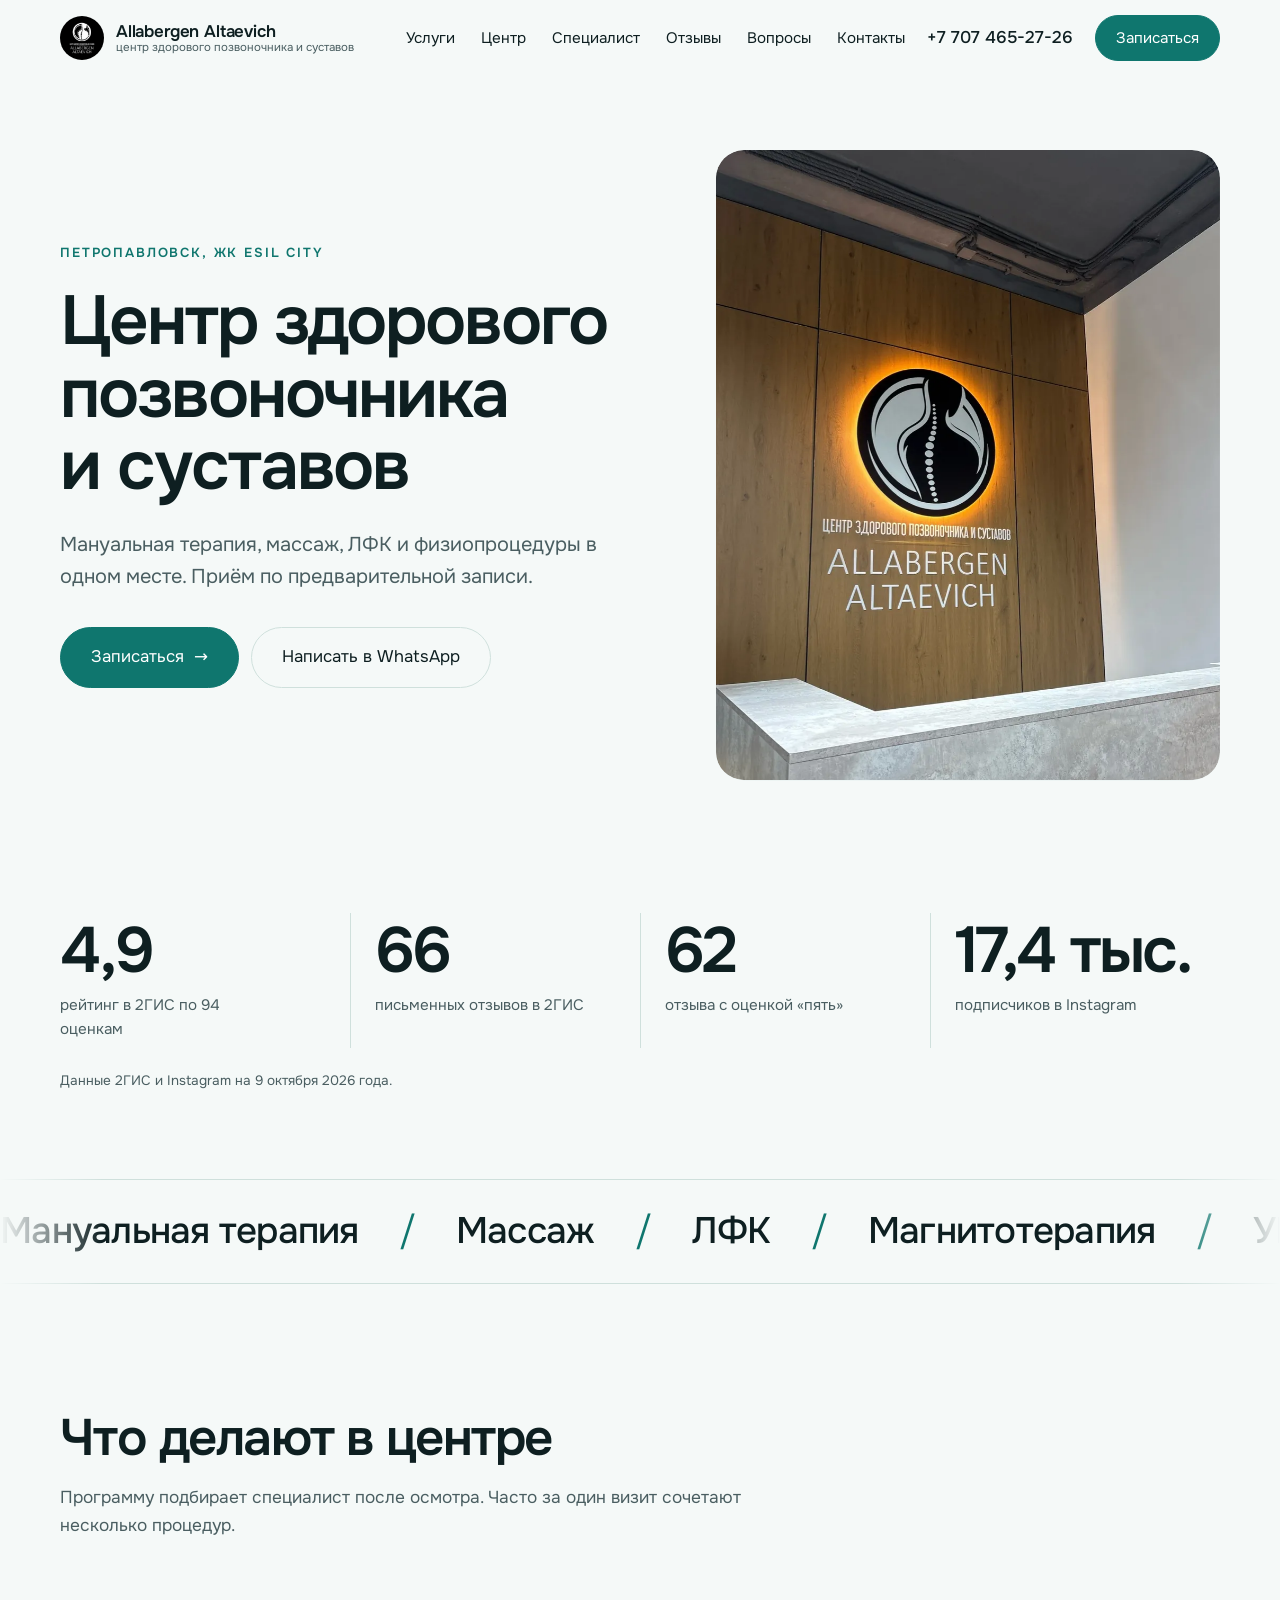
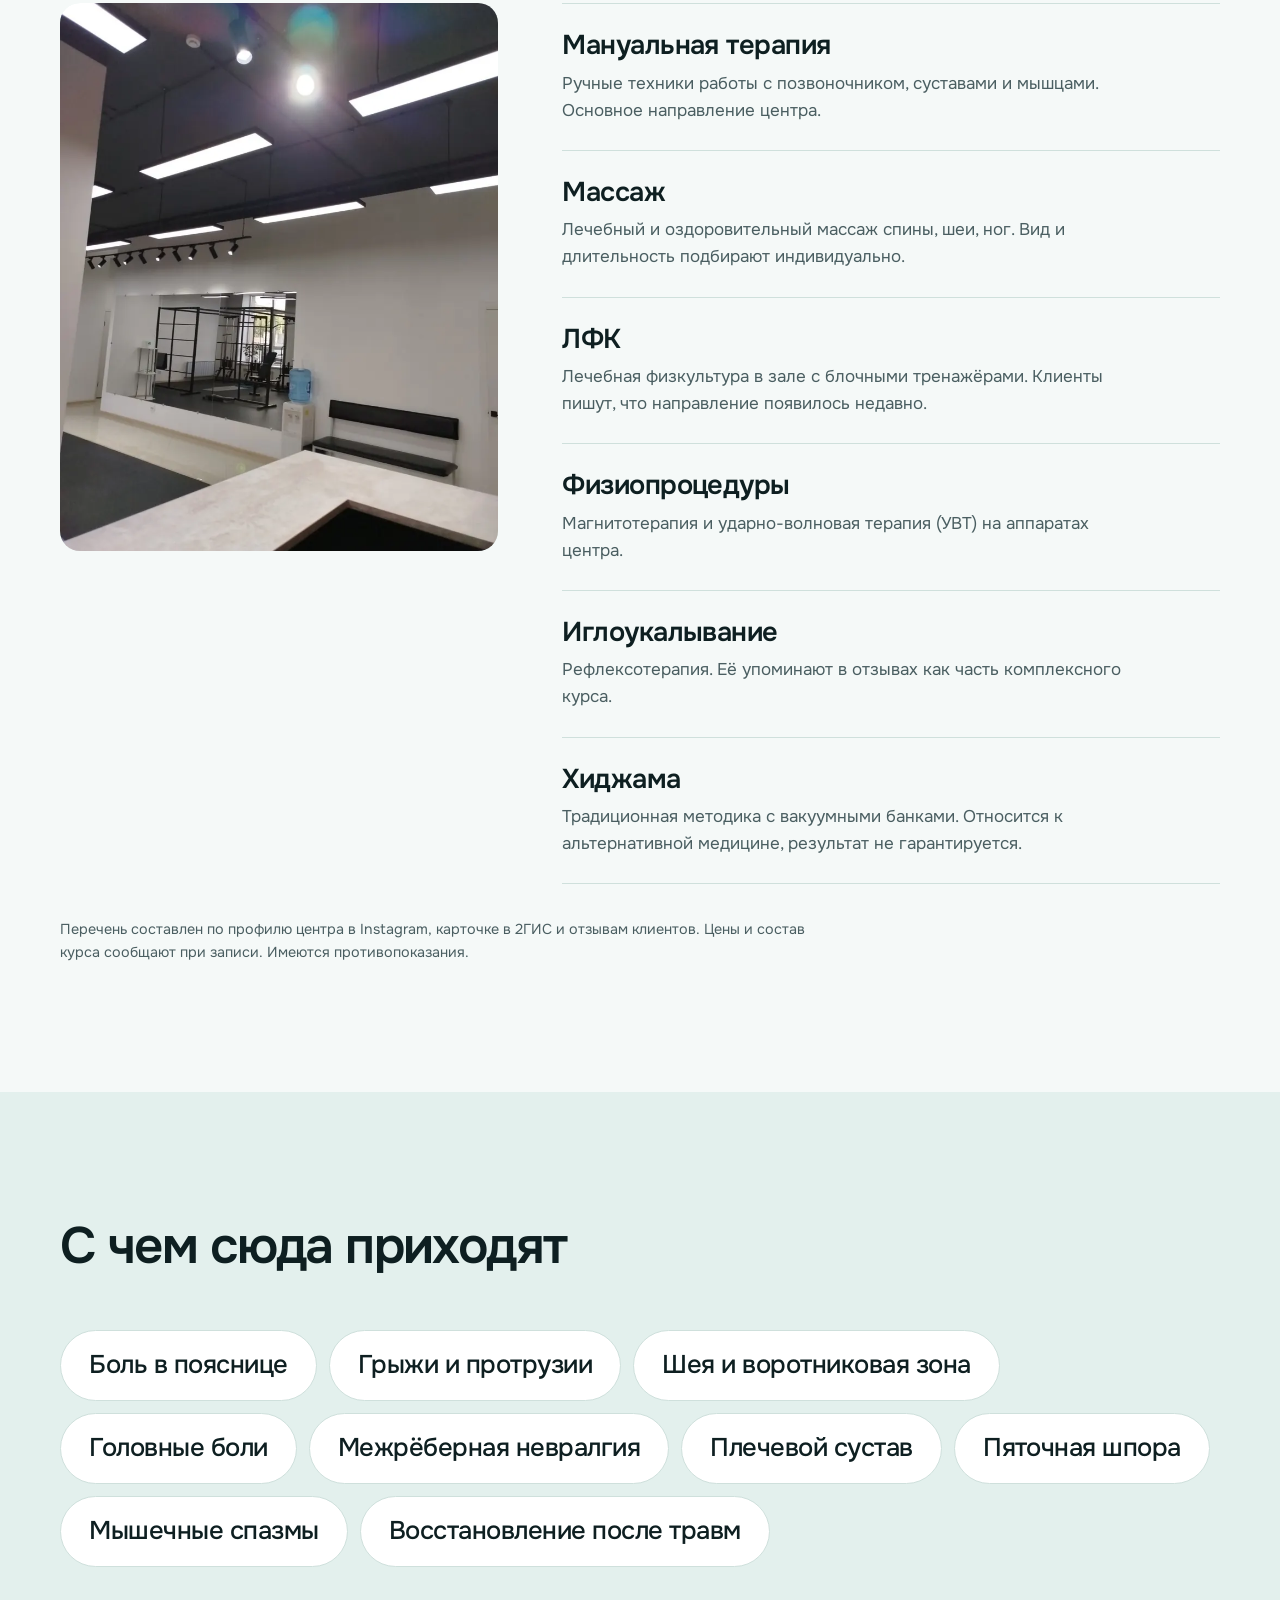
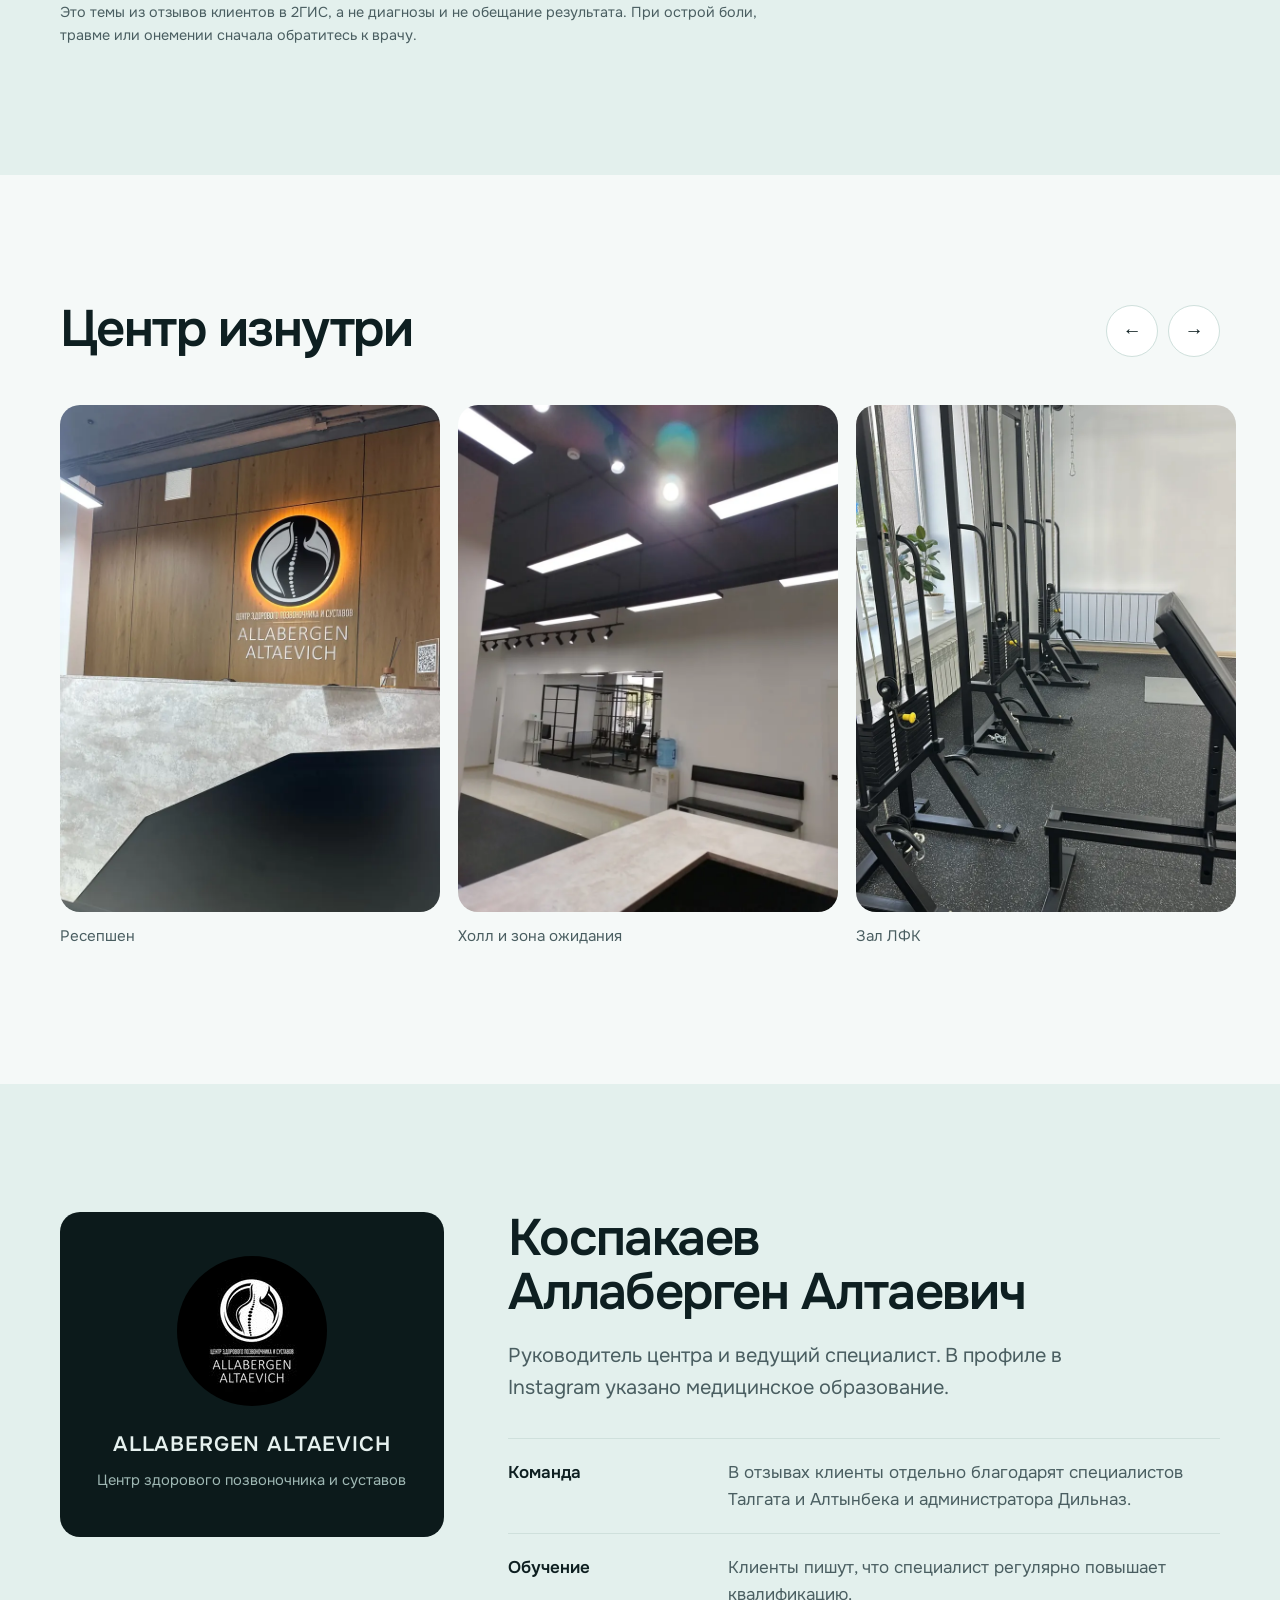
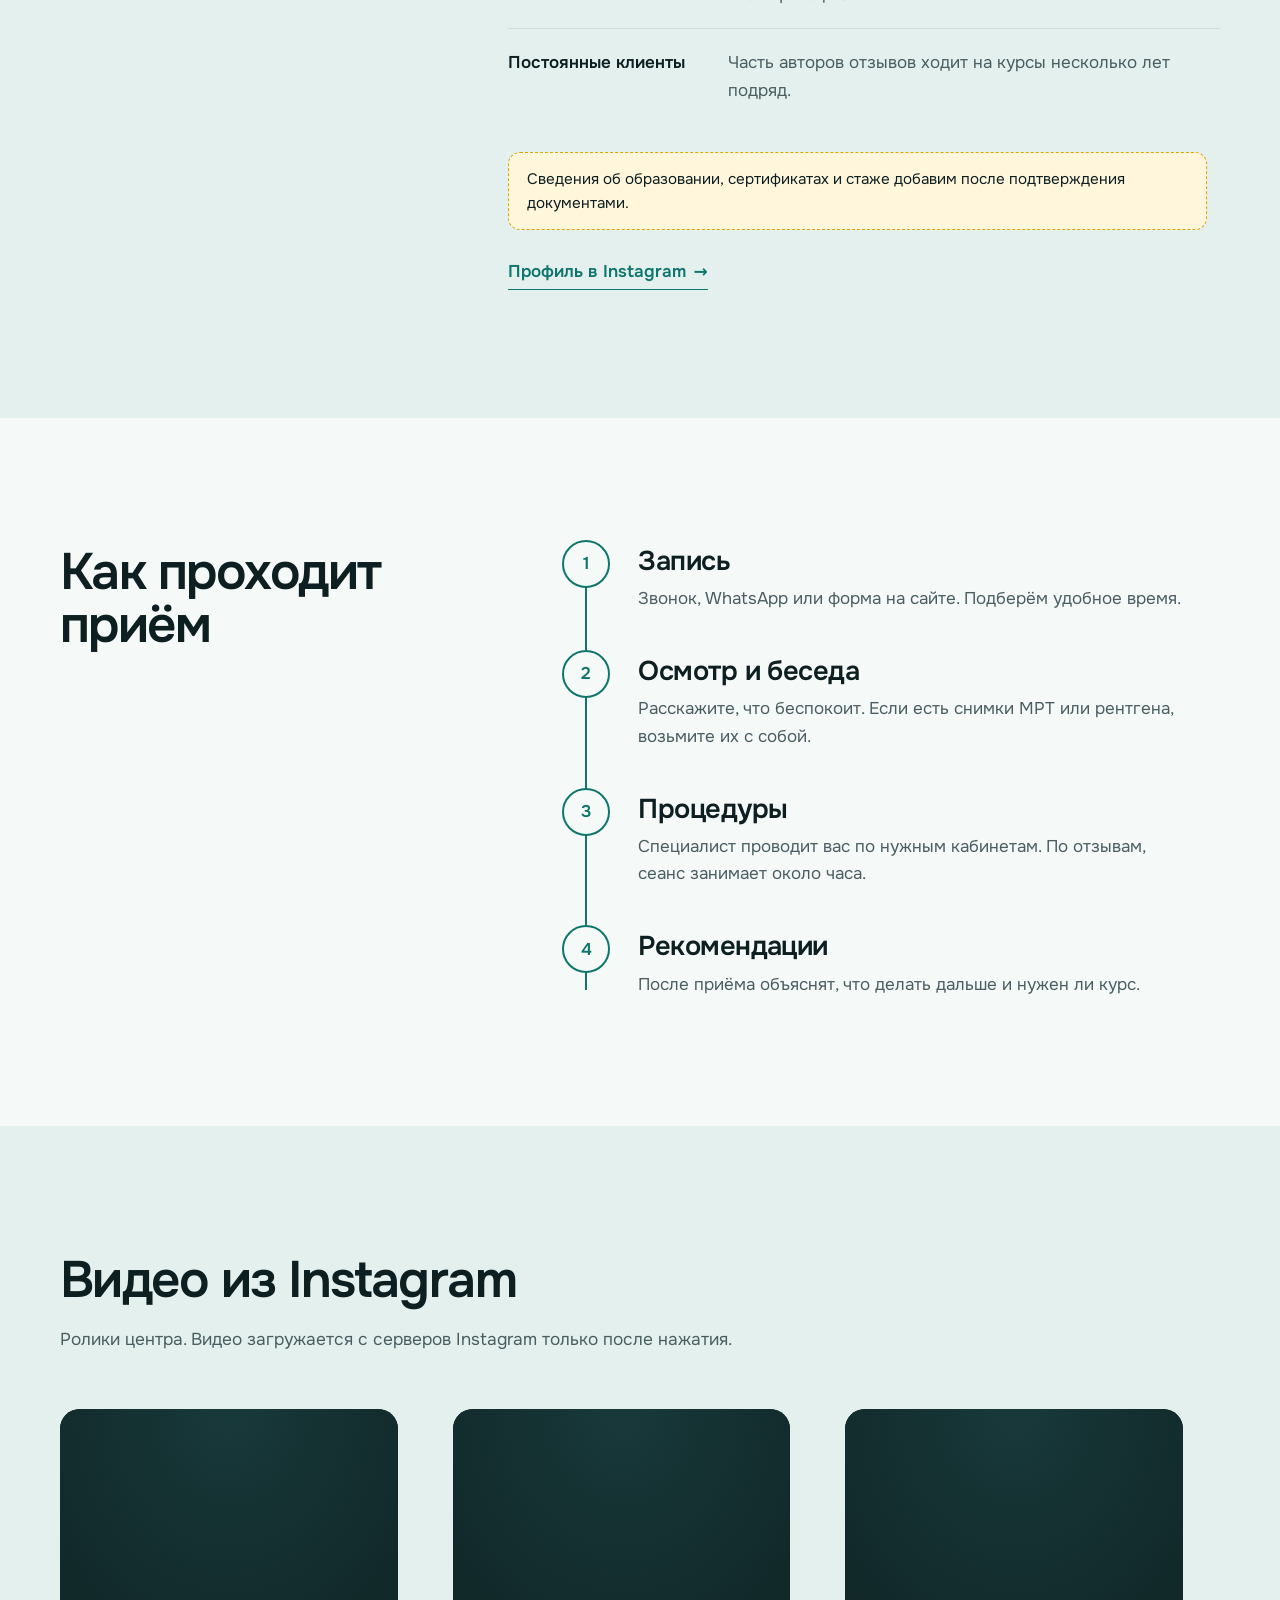
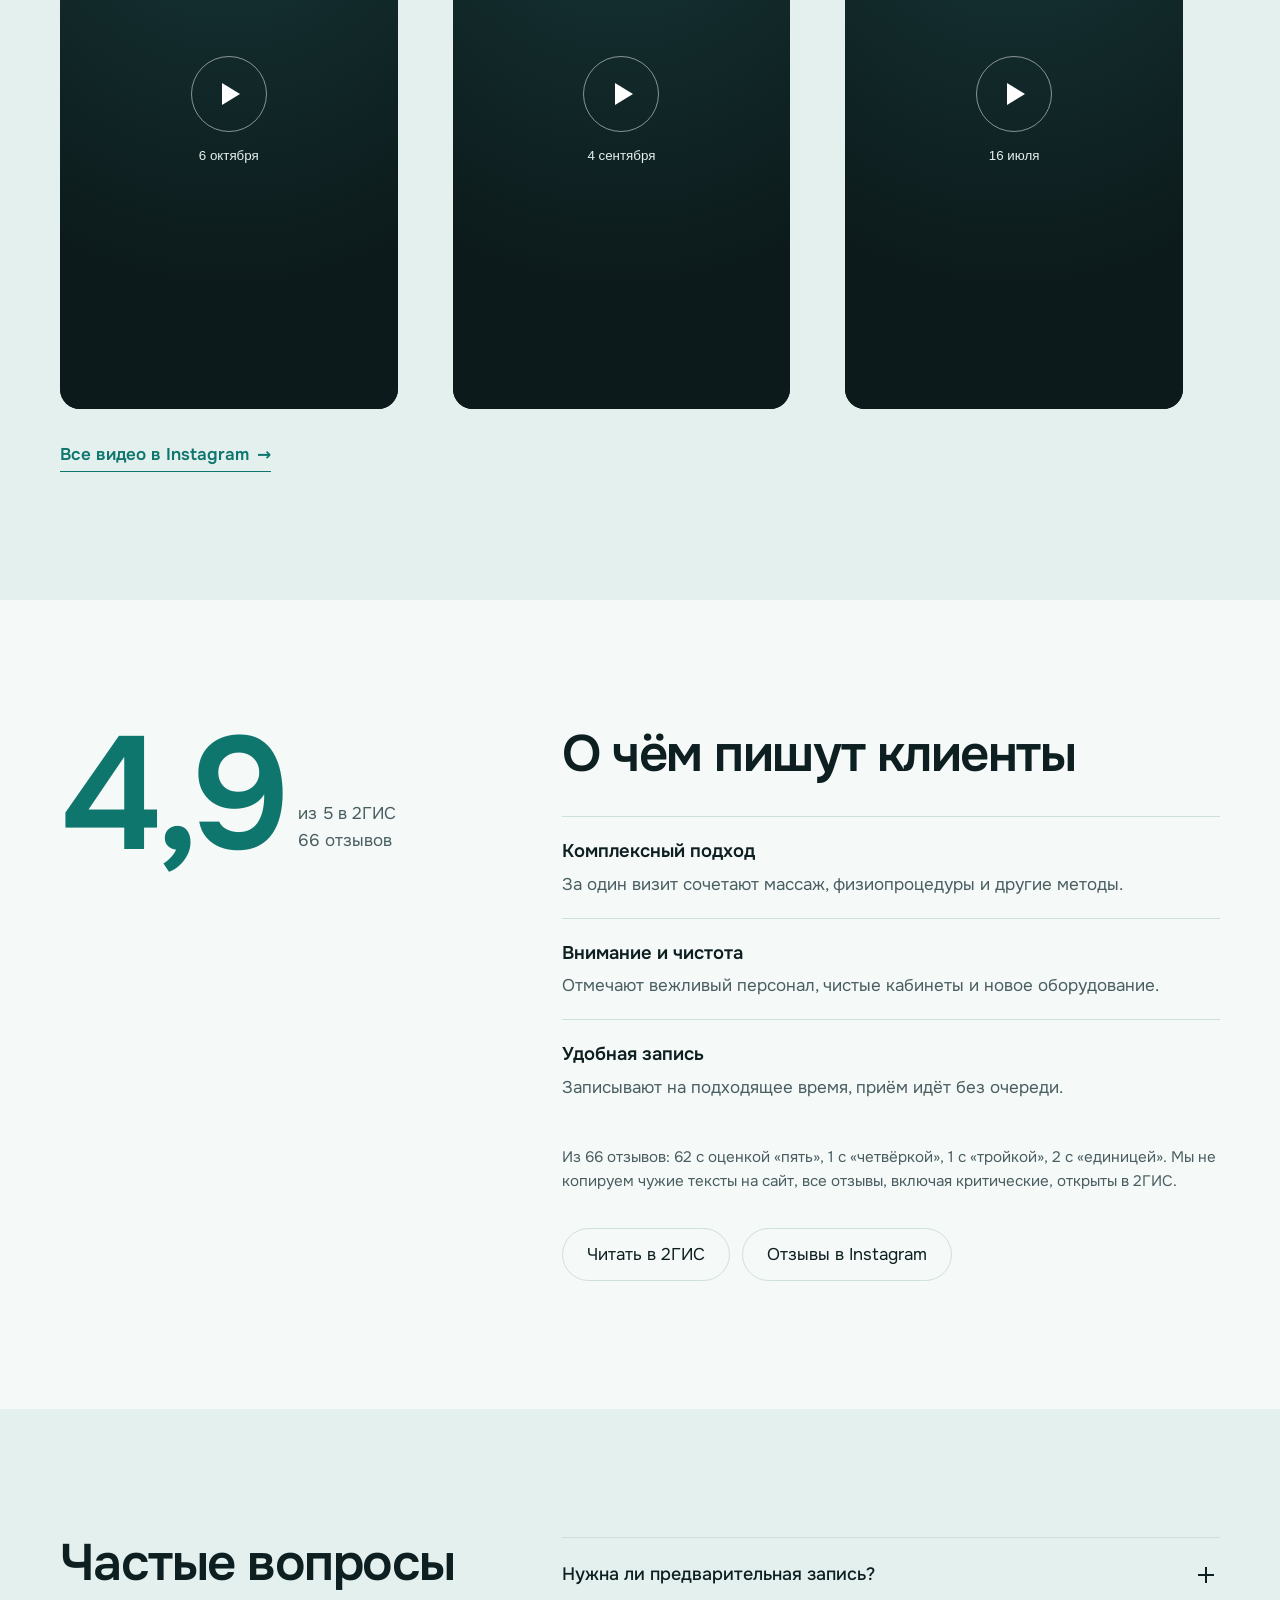
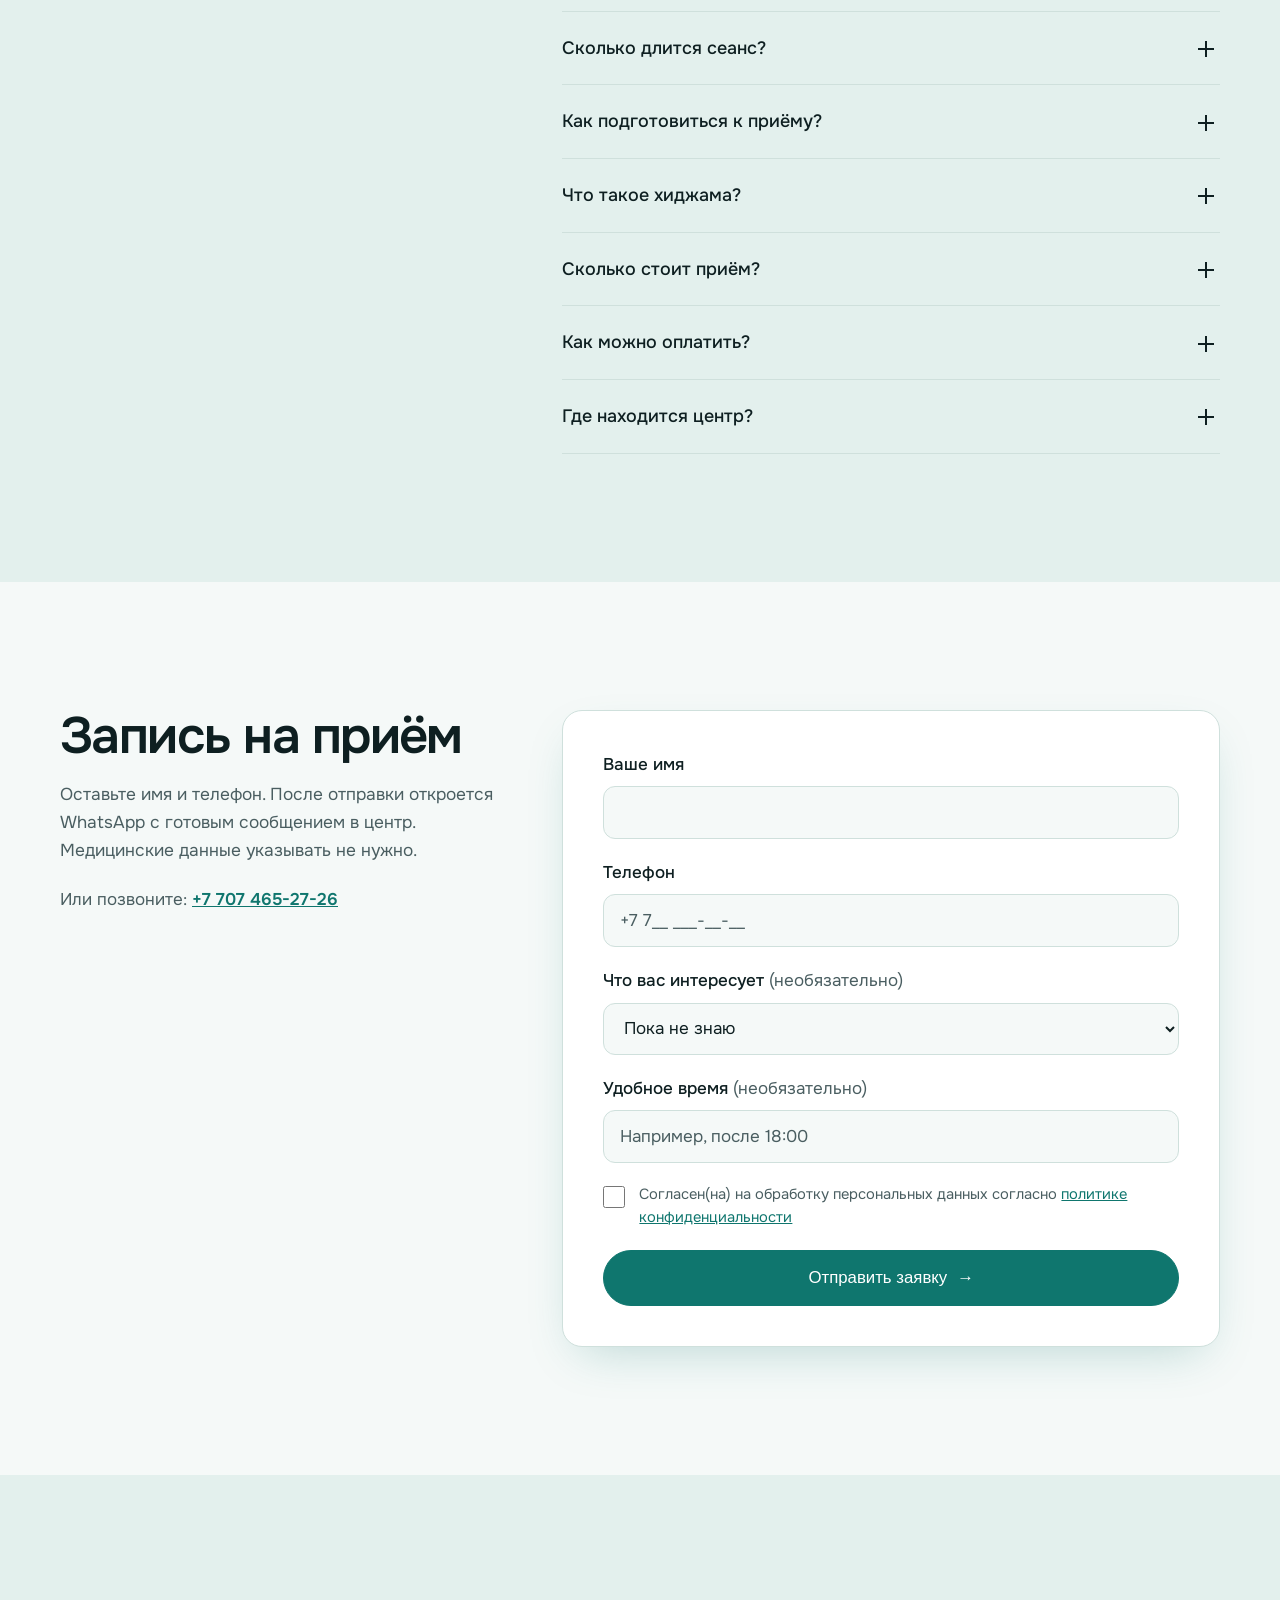
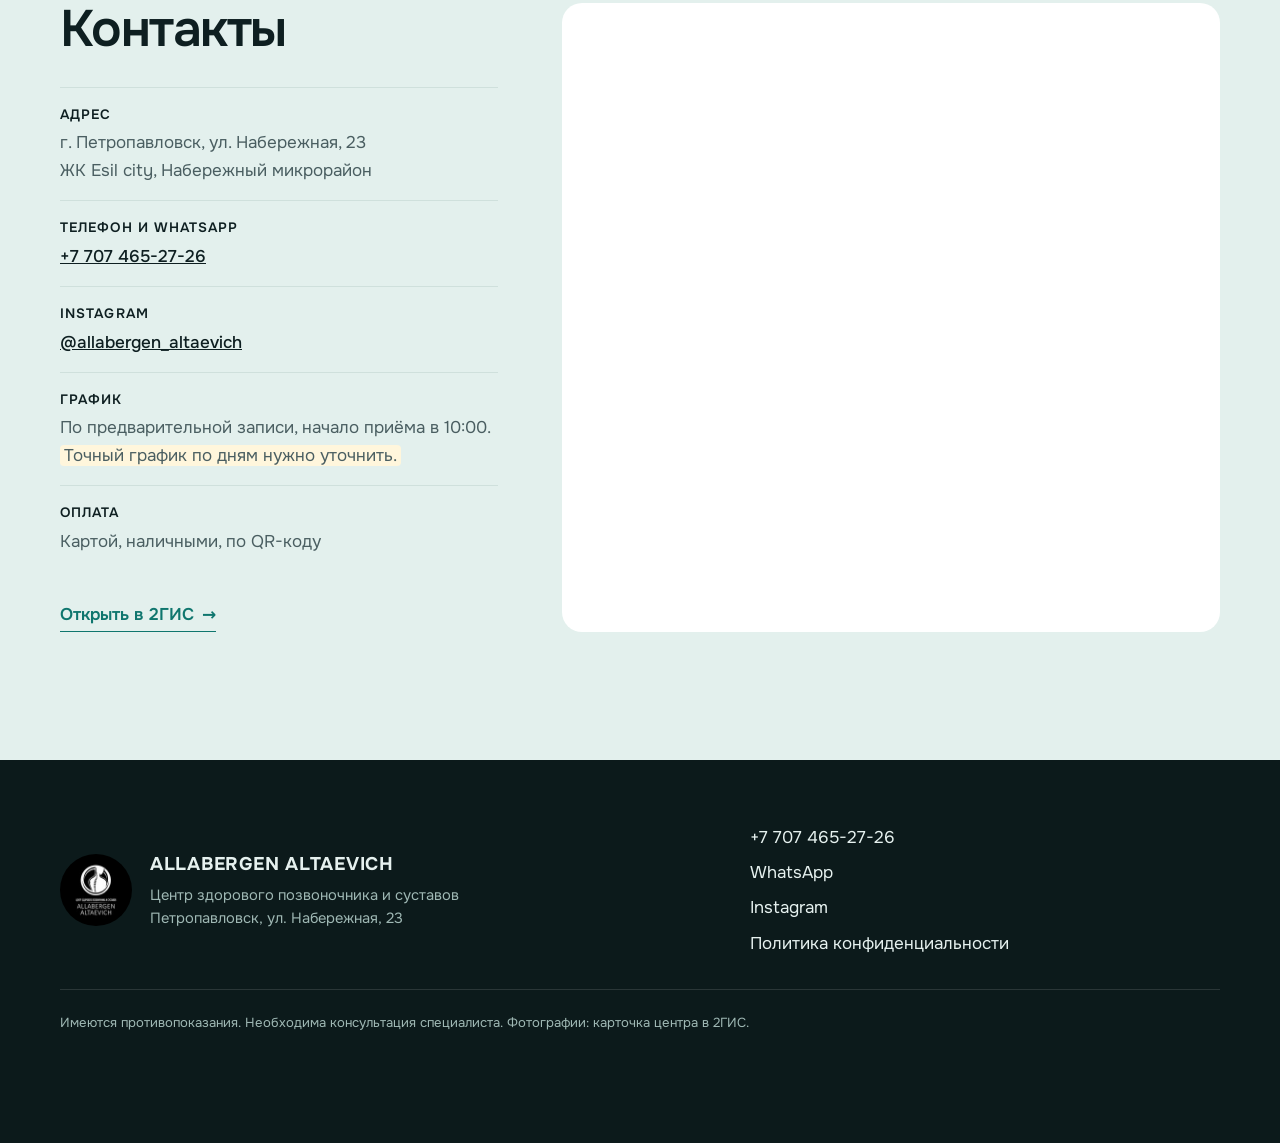
==== commit 70087528: "Новый дизайн: фото центра, логотип, анимации, данные из отзывов Co-Authored-By: Claude Sonnet 5.5 <n" ====
--- a/index.html
+++ b/index.html
@@ -3,27 +3,31 @@
 <head>
 <meta charset="utf-8">
 <meta name="viewport" content="width=device-width, initial-scale=1">
-<title>Allabergen Altaevich — мануальная терапия, массаж, хиджама в Петропавловске</title>
-<meta name="description" content="Центр здорового позвоночника и суставов Allabergen Altaevich в Петропавловске: мануальная терапия, массаж, хиджама. ЖК Esil city, ул. Набережная, 23. Приём по записи: +7 707 465-27-26, WhatsApp.">
+<title>Allabergen Altaevich: мануальная терапия, массаж, ЛФК в Петропавловске</title>
+<meta name="description" content="Центр здорового позвоночника и суставов Allabergen Altaevich в Петропавловске. Мануальная терапия, массаж, ЛФК, физиопроцедуры, хиджама. ЖК Esil city, ул. Набережная, 23. Запись: +7 707 465-27-26.">
 <link rel="canonical" href="https://allabergen.vercel.app/">
 <meta name="theme-color" content="#0f766e">
 <meta property="og:type" content="website">
 <meta property="og:locale" content="ru_RU">
-<meta property="og:title" content="Allabergen Altaevich — мануальная терапия, массаж, хиджама в Петропавловске">
-<meta property="og:description" content="Центр здорового позвоночника и суставов. Приём по предварительной записи.">
+<meta property="og:title" content="Allabergen Altaevich: центр здорового позвоночника и суставов">
+<meta property="og:description" content="Мануальная терапия, массаж, ЛФК и физиопроцедуры в Петропавловске. Приём по записи.">
 <meta property="og:url" content="https://allabergen.vercel.app/">
-<meta property="og:image" content="https://allabergen.vercel.app/images/logo.jpg">
-<link rel="icon" href="favicon.svg" type="image/svg+xml">
+<meta property="og:image" content="https://allabergen.vercel.app/images/og.jpg">
+<link rel="icon" href="images/logo.jpg" type="image/jpeg">
+<link rel="preload" href="fonts/onest-cyr.woff2" as="font" type="font/woff2" crossorigin>
+<link rel="preload" href="images/reception.webp" as="image" fetchpriority="high">
 <link rel="stylesheet" href="style.css">
+<script>document.documentElement.classList.add("js")</script>
 
 <script type="application/ld+json">
 {
   "@context": "https://schema.org",
   "@type": ["MedicalBusiness", "LocalBusiness"],
-  "name": "Allabergen Altaevich — центр здорового позвоночника и суставов",
+  "name": "Allabergen Altaevich, центр здорового позвоночника и суставов",
   "alternateName": "Allabergen, кабинет массажа и мануальной терапии",
   "url": "https://allabergen.vercel.app/",
   "logo": "https://allabergen.vercel.app/images/logo.jpg",
+  "image": "https://allabergen.vercel.app/images/og.jpg",
   "telephone": "+77074652726",
   "sameAs": ["https://www.instagram.com/allabergen_altaevich/", "https://2gis.kz/petropavlovsk/firm/70000001054442229"],
   "paymentAccepted": "Банковская карта, наличные, QR-код",
@@ -39,199 +43,236 @@
 </head>
 <body>
 <a class="skip" href="#main">Перейти к содержимому</a>
-
-<header class="header" id="top">
+<div class="progress" aria-hidden="true"></div>
+<div id="top-sentinel" aria-hidden="true"></div>
+
+<header class="header" id="header">
   <div class="wrap header__in">
-    <a class="logo" href="#top" aria-label="Allabergen Altaevich — на главную">
-      <img src="images/logo.jpg" alt="" width="40" height="40">
+    <a class="logo" href="#top" aria-label="Allabergen Altaevich, на главную">
+      <img src="images/logo.jpg" alt="" width="44" height="44">
       <span>Allabergen Altaevich<small>центр здорового позвоночника и суставов</small></span>
     </a>
     <nav class="nav" id="nav" aria-label="Основное меню">
       <a href="#services">Услуги</a>
-      <a href="#help">С чем обращаются</a>
+      <a href="#center">Центр</a>
       <a href="#specialist">Специалист</a>
-      <a href="#steps">Приём</a>
-      <a href="#video">Видео</a>
+      <a href="#reviews">Отзывы</a>
       <a href="#faq">Вопросы</a>
       <a href="#contacts">Контакты</a>
     </nav>
-    <a class="btn btn--ghost header__tel" href="tel:+77074652726">+7 707 465-27-26</a>
-    <a class="btn header__cta" href="#booking">Записаться</a>
-    <button class="burger" id="burger" aria-expanded="false" aria-controls="nav" aria-label="Открыть меню"><span></span><span></span><span></span></button>
+    <a class="header__tel" href="tel:+77074652726">+7 707 465-27-26</a>
+    <a class="btn btn--sm header__cta" href="#booking">Записаться</a>
+    <button class="burger" id="burger" aria-expanded="false" aria-controls="nav" aria-label="Открыть меню"><span></span><span></span></button>
   </div>
 </header>
 
 <main id="main">
 
-<section class="hero">
+<section class="hero" id="top">
   <div class="wrap hero__in">
     <div class="hero__text">
-      <p class="eyebrow">Петропавловск · приём по предварительной записи</p>
-      <h1>Мануальная терапия, массаж и хиджама в Петропавловске</h1>
-      <p class="lead">Центр здорового позвоночника и суставов Allabergen Altaevich. Приём ведёт специалист с медицинским образованием. Запишитесь по телефону, в WhatsApp или через форму — подберём удобное время.</p>
-      <div class="hero__btns">
-        <a class="btn btn--lg" href="#booking">Записаться на приём</a>
-        <a class="btn btn--lg btn--wa" href="https://wa.me/77074652726" target="_blank" rel="noopener">Написать в WhatsApp</a>
-        <a class="btn btn--lg btn--ghost" href="tel:+77074652726">Позвонить</a>
-      </div>
-      <ul class="facts">
-        <li><strong>4,9</strong><span>рейтинг в 2ГИС, 94 оценки</span></li>
-        <li><strong>66</strong><span>отзывов в 2ГИС</span></li>
-        <li><strong>17,4 тыс.</strong><span>подписчиков в Instagram</span></li>
-      </ul>
-      <p class="hero__note">Данные 2ГИС и Instagram на 09.10.2026. <a href="https://2gis.kz/petropavlovsk/firm/70000001054442229/tab/reviews" target="_blank" rel="noopener">Читать отзывы</a></p>
-    </div>
-    <div class="hero__brand">
-      <img src="images/logo.jpg" alt="Логотип: Центр здорового позвоночника и суставов Allabergen Altaevich" width="150" height="150" fetchpriority="high">
-      <strong>Коспакаев Аллаберген Алтаевич</strong>
-      <span>Специалист по мануальной терапии и массажу</span>
-      <a href="https://www.instagram.com/allabergen_altaevich/" target="_blank" rel="noopener">@allabergen_altaevich в Instagram</a>
-    </div>
-  </div>
-</section>
+      <p class="eyebrow hero__a" style="--d:0">Петропавловск, ЖК Esil city</p>
+      <h1 id="h1">Центр здорового позвоночника и суставов</h1>
+      <p class="lead hero__a" style="--d:5">Мануальная терапия, массаж, ЛФК и физиопроцедуры в одном месте. Приём по предварительной записи.</p>
+      <div class="hero__btns hero__a" style="--d:6">
+        <a class="btn btn--lg" href="#booking"><span>Записаться</span><i aria-hidden="true">→</i></a>
+        <a class="btn btn--lg btn--ghost" href="https://wa.me/77074652726" target="_blank" rel="noopener">Написать в WhatsApp</a>
+      </div>
+    </div>
+    <figure class="hero__photo">
+      <img src="images/reception.webp" alt="Ресепшен центра: подсвеченный логотип Allabergen Altaevich на стене" width="1000" height="1333" fetchpriority="high">
+    </figure>
+  </div>
+</section>
+
+<section class="stats" aria-label="Центр в цифрах">
+  <div class="wrap">
+    <ul class="stats__list">
+      <li data-reveal><strong data-count="4.9" data-dec="1">4,9</strong><span>рейтинг в 2ГИС по 94 оценкам</span></li>
+      <li data-reveal><strong data-count="66">66</strong><span>письменных отзывов в 2ГИС</span></li>
+      <li data-reveal><strong data-count="62">62</strong><span>отзыва с оценкой «пять»</span></li>
+      <li data-reveal><strong data-count="17.4" data-dec="1" data-suffix=" тыс.">17,4 тыс.</strong><span>подписчиков в Instagram</span></li>
+    </ul>
+    <p class="stats__note">Данные 2ГИС и Instagram на 9 октября 2026 года.</p>
+  </div>
+</section>
+
+<div class="marquee" aria-hidden="true">
+  <div class="marquee__track">
+    <span>Мануальная терапия</span><span>Массаж</span><span>ЛФК</span><span>Магнитотерапия</span><span>УВТ</span><span>Иглоукалывание</span><span>Хиджама</span>
+    <span>Мануальная терапия</span><span>Массаж</span><span>ЛФК</span><span>Магнитотерапия</span><span>УВТ</span><span>Иглоукалывание</span><span>Хиджама</span>
+  </div>
+</div>
 
 <section class="sec" id="services">
   <div class="wrap">
-    <h2>Услуги и направления</h2>
-    <p class="sec__sub">Направления указаны по данным профиля в Instagram и карточки в 2ГИС. Стоимость и длительность сообщают при записи; подходит ли вам процедура, определяет специалист после осмотра.</p>
-    <div class="cards">
-      <article class="card reveal">
-        <svg class="ico" viewBox="0 0 24 24" fill="none" stroke="currentColor" stroke-width="1.6" stroke-linecap="round" aria-hidden="true"><path d="M12 3v18M7 7l5-4 5 4M7 17l5 4 5-4M5 12h14"/></svg>
-        <h3>Мануальная терапия</h3>
-        <p>Ручные техники работы с позвоночником, суставами и мышцами. Начинается с осмотра и опроса, затем подбирается программа.</p>
-        <p class="card__tag">Основное направление</p>
-      </article>
-      <article class="card reveal">
-        <svg class="ico" viewBox="0 0 24 24" fill="none" stroke="currentColor" stroke-width="1.6" stroke-linecap="round" aria-hidden="true"><path d="M8 11V6a1.5 1.5 0 013 0v4m0-5a1.5 1.5 0 013 0v5m0-3.5a1.5 1.5 0 013 0V15a6 6 0 01-6 6h-1a6 6 0 01-5-2.7L4 14.5a1.5 1.5 0 012.4-1.8L8 14"/></svg>
-        <h3>Массаж</h3>
-        <p>Оздоровительный массаж: помогает снять мышечное напряжение и расслабиться. Вид и продолжительность подбираются индивидуально.</p>
-      </article>
-      <article class="card reveal">
-        <svg class="ico" viewBox="0 0 24 24" fill="none" stroke="currentColor" stroke-width="1.6" stroke-linecap="round" aria-hidden="true"><circle cx="12" cy="12" r="7"/><path d="M12 5v14M5 12h14" opacity=".5"/></svg>
-        <h3>Хиджама</h3>
-        <p>Традиционная методика с применением вакуумных банок. Относится к альтернативной медицине; результат у разных людей может отличаться и не гарантируется.</p>
-      </article>
-      <article class="card reveal">
-        <svg class="ico" viewBox="0 0 24 24" fill="none" stroke="currentColor" stroke-width="1.6" stroke-linecap="round" aria-hidden="true"><path d="M12 3v10m0 0l-3-3m3 3l3-3M5 21l4-6m6 0l4 6M3 9h4m10 0h4"/></svg>
-        <h3>Рефлексотерапия</h3>
-        <p>Указана в рубриках кабинета в 2ГИС. Состав процедур уточняйте по телефону или в WhatsApp.</p>
-      </article>
-      <article class="card reveal">
-        <svg class="ico" viewBox="0 0 24 24" fill="none" stroke="currentColor" stroke-width="1.6" stroke-linecap="round" aria-hidden="true"><path d="M3 12h4l2-6 4 12 2-6h6"/></svg>
-        <h3>Физиотерапия</h3>
-        <p>Указана в рубриках кабинета в 2ГИС. Подробности и назначения — на приёме.</p>
-      </article>
-    </div>
-    <p class="disclaimer">Имеются противопоказания. Информация на сайте не заменяет консультацию врача.</p>
-  </div>
-</section>
-
-<section class="sec sec--alt" id="help">
+    <h2 data-reveal>Что делают в центре</h2>
+    <p class="sec__sub" data-reveal>Программу подбирает специалист после осмотра. Часто за один визит сочетают несколько процедур.</p>
+    <div class="svc">
+      <div class="svc__media" aria-hidden="true">
+        <img class="is-on" data-key="hall" src="images/hall2.webp" alt="" width="800" height="1066" loading="lazy">
+        <img data-key="gym" src="images/gym.webp" alt="" width="800" height="1422" loading="lazy">
+        <img data-key="device" src="images/device.webp" alt="" width="800" height="1413" loading="lazy">
+        <img data-key="reception" src="images/reception2.webp" alt="" width="800" height="1066" loading="lazy">
+      </div>
+      <ul class="svc__list">
+        <li data-reveal data-img="reception" tabindex="0">
+          <h3>Мануальная терапия</h3>
+          <p>Ручные техники работы с позвоночником, суставами и мышцами. Основное направление центра.</p>
+        </li>
+        <li data-reveal data-img="hall" tabindex="0">
+          <h3>Массаж</h3>
+          <p>Лечебный и оздоровительный массаж спины, шеи, ног. Вид и длительность подбирают индивидуально.</p>
+        </li>
+        <li data-reveal data-img="gym" tabindex="0">
+          <h3>ЛФК</h3>
+          <p>Лечебная физкультура в зале с блочными тренажёрами. Клиенты пишут, что направление появилось недавно.</p>
+        </li>
+        <li data-reveal data-img="device" tabindex="0">
+          <h3>Физиопроцедуры</h3>
+          <p>Магнитотерапия и ударно-волновая терапия (УВТ) на аппаратах центра.</p>
+        </li>
+        <li data-reveal data-img="hall" tabindex="0">
+          <h3>Иглоукалывание</h3>
+          <p>Рефлексотерапия. Её упоминают в отзывах как часть комплексного курса.</p>
+        </li>
+        <li data-reveal data-img="reception" tabindex="0">
+          <h3>Хиджама</h3>
+          <p>Традиционная методика с вакуумными банками. Относится к альтернативной медицине, результат не гарантируется.</p>
+        </li>
+      </ul>
+    </div>
+    <p class="disclaimer" data-reveal>Перечень составлен по профилю центра в Instagram, карточке в 2ГИС и отзывам клиентов. Цены и состав курса сообщают при записи. Имеются противопоказания.</p>
+  </div>
+</section>
+
+<section class="sec sec--tint" id="help">
+  <div class="wrap help">
+    <h2 data-reveal>С чем сюда приходят</h2>
+    <ul class="chips">
+      <li>Боль в пояснице</li>
+      <li>Грыжи и протрузии</li>
+      <li>Шея и воротниковая зона</li>
+      <li>Головные боли</li>
+      <li>Межрёберная невралгия</li>
+      <li>Плечевой сустав</li>
+      <li>Пяточная шпора</li>
+      <li>Мышечные спазмы</li>
+      <li>Восстановление после травм</li>
+    </ul>
+    <p class="disclaimer" data-reveal>Это темы из отзывов клиентов в 2ГИС, а не диагнозы и не обещание результата. При острой боли, травме или онемении сначала обратитесь к врачу.</p>
+  </div>
+</section>
+
+<section class="sec" id="center">
+  <div class="wrap gal__head">
+    <h2 data-reveal>Центр изнутри</h2>
+    <div class="gal__nav" data-reveal>
+      <button type="button" id="gal-prev" aria-label="Предыдущее фото">←</button>
+      <button type="button" id="gal-next" aria-label="Следующее фото">→</button>
+    </div>
+  </div>
+  <div class="gal" id="gal" tabindex="0" aria-label="Фотографии центра, листайте в сторону">
+    <figure data-reveal><button type="button" class="gal__btn"><img src="images/reception2.webp" alt="Ресепшен центра с логотипом на деревянной стене" width="800" height="1066" loading="lazy"></button><figcaption>Ресепшен</figcaption></figure>
+    <figure data-reveal><button type="button" class="gal__btn"><img src="images/hall2.webp" alt="Светлый холл центра с зеркалом и зоной ожидания" width="800" height="1066" loading="lazy"></button><figcaption>Холл и зона ожидания</figcaption></figure>
+    <figure data-reveal><button type="button" class="gal__btn"><img src="images/gym.webp" alt="Зал ЛФК с блочными тренажёрами у окна" width="800" height="1422" loading="lazy"></button><figcaption>Зал ЛФК</figcaption></figure>
+    <figure data-reveal><button type="button" class="gal__btn"><img src="images/device.webp" alt="Экран аппарата магнитотерапии Physio Magneto" width="800" height="1413" loading="lazy"></button><figcaption>Аппарат магнитотерапии</figcaption></figure>
+    <figure data-reveal><button type="button" class="gal__btn"><img src="images/entrance.webp" alt="Вход в центр с улицы, вывеска Allabergen Altaevich над дверью" width="800" height="1066" loading="lazy"></button><figcaption>Вход с улицы</figcaption></figure>
+  </div>
+</section>
+
+<section class="sec sec--tint" id="specialist">
+  <div class="wrap spec">
+    <div class="spec__card" data-reveal>
+      <img src="images/logo.jpg" alt="Логотип центра Allabergen Altaevich" width="150" height="150" loading="lazy">
+      <strong>Allabergen Altaevich</strong>
+      <span>Центр здорового позвоночника и суставов</span>
+    </div>
+    <div class="spec__text">
+      <h2 data-reveal>Коспакаев Аллаберген Алтаевич</h2>
+      <p class="lead" data-reveal>Руководитель центра и ведущий специалист. В профиле в Instagram указано медицинское образование.</p>
+      <ul class="spec__facts">
+        <li data-reveal><strong>Команда</strong>В отзывах клиенты отдельно благодарят специалистов Талгата и Алтынбека и администратора Дильназ.</li>
+        <li data-reveal><strong>Обучение</strong>Клиенты пишут, что специалист регулярно повышает квалификацию.</li>
+        <li data-reveal><strong>Постоянные клиенты</strong>Часть авторов отзывов ходит на курсы несколько лет подряд.</li>
+      </ul>
+      <!-- ЗАМЕНИТЬ: образование (учебное заведение, год), сертификаты, стаж. Только после проверки документов. -->
+      <p class="placeholder" data-reveal>Сведения об образовании, сертификатах и стаже добавим после подтверждения документами.</p>
+      <a class="link-arrow" data-reveal href="https://www.instagram.com/allabergen_altaevich/" target="_blank" rel="noopener">Профиль в Instagram <i aria-hidden="true">→</i></a>
+    </div>
+  </div>
+</section>
+
+<section class="sec" id="steps">
+  <div class="wrap steps">
+    <h2 data-reveal>Как проходит приём</h2>
+    <ol class="steps__list">
+      <li data-reveal><h3>Запись</h3><p>Звонок, WhatsApp или форма на сайте. Подберём удобное время.</p></li>
+      <li data-reveal><h3>Осмотр и беседа</h3><p>Расскажите, что беспокоит. Если есть снимки МРТ или рентгена, возьмите их с собой.</p></li>
+      <li data-reveal><h3>Процедуры</h3><p>Специалист проводит вас по нужным кабинетам. По отзывам, сеанс занимает около часа.</p></li>
+      <li data-reveal><h3>Рекомендации</h3><p>После приёма объяснят, что делать дальше и нужен ли курс.</p></li>
+    </ol>
+  </div>
+</section>
+
+<section class="sec sec--tint" id="video">
   <div class="wrap">
-    <h2>С чем обращаются</h2>
-    <p class="sec__sub">Центр специализируется на здоровье позвоночника и суставов. Чаще всего люди приходят с такими запросами:</p>
-    <ul class="chips">
-      <li>Боль и скованность в спине</li>
-      <li>Напряжение в шее и плечах</li>
-      <li>Дискомфорт в суставах</li>
-      <li>Мышечные зажимы после нагрузок</li>
-      <li>Сидячая работа и усталость спины</li>
-      <li>Профилактика и поддержание тонуса</li>
-    </ul>
-    <p class="disclaimer">Это не диагнозы и не обещание результата. При острой боли, травме, онемении или повышении температуры сначала обратитесь к врачу. Если у вас есть снимки МРТ или рентгена, возьмите их с собой.</p>
-  </div>
-</section>
-
-<section class="sec" id="specialist">
-  <div class="wrap spec">
-    <div class="spec__logo"><img src="images/logo.jpg" alt="" width="150" height="150" loading="lazy"></div>
-    <div>
-      <h2>Специалист</h2>
-      <h3 class="spec__name">Коспакаев Аллаберген Алтаевич</h3>
-      <p>В профиле в Instagram специалист указан как высококвалифицированный, с медицинским образованием. Принимает в Петропавловске: мануальная терапия, массаж, хиджама.</p>
-      <ul class="spec__list">
-        <li><a href="https://www.instagram.com/allabergen_altaevich/" target="_blank" rel="noopener">Профиль в Instagram</a>: видео процедур, отзывы в актуальном</li>
-        <li><a href="https://wa.me/77074652726" target="_blank" rel="noopener">WhatsApp</a> — вопросы и запись</li>
+    <h2 data-reveal>Видео из Instagram</h2>
+    <p class="sec__sub" data-reveal>Ролики центра. Видео загружается с серверов Instagram только после нажатия.</p>
+    <div class="videos">
+      <div class="vid" data-reveal data-src="https://www.instagram.com/reel/DeKaZwBoCtW/embed"><button type="button" aria-label="Показать видео от 6 октября"><i aria-hidden="true"></i><span>6 октября</span></button></div>
+      <div class="vid" data-reveal data-src="https://www.instagram.com/reel/Dc3xw0moCnw/embed"><button type="button" aria-label="Показать видео от 4 сентября"><i aria-hidden="true"></i><span>4 сентября</span></button></div>
+      <div class="vid" data-reveal data-src="https://www.instagram.com/reel/Da27R1To7kH/embed"><button type="button" aria-label="Показать видео от 16 июля"><i aria-hidden="true"></i><span>16 июля</span></button></div>
+    </div>
+    <a class="link-arrow" data-reveal href="https://www.instagram.com/allabergen_altaevich/" target="_blank" rel="noopener">Все видео в Instagram <i aria-hidden="true">→</i></a>
+  </div>
+</section>
+
+<section class="sec" id="reviews">
+  <div class="wrap rev">
+    <div class="rev__score" data-reveal>
+      <strong data-count="4.9" data-dec="1">4,9</strong>
+      <span>из 5 в 2ГИС<br>66 отзывов</span>
+    </div>
+    <div class="rev__body">
+      <h2 data-reveal>О чём пишут клиенты</h2>
+      <ul class="rev__themes">
+        <li data-reveal><strong>Комплексный подход</strong>За один визит сочетают массаж, физиопроцедуры и другие методы.</li>
+        <li data-reveal><strong>Внимание и чистота</strong>Отмечают вежливый персонал, чистые кабинеты и новое оборудование.</li>
+        <li data-reveal><strong>Удобная запись</strong>Записывают на подходящее время, приём идёт без очереди.</li>
       </ul>
-      <!-- ЗАМЕНИТЬ: образование (учебное заведение, год), сертификаты, стаж — только после проверки документов. -->
-      <p class="placeholder">Сведения об образовании, сертификатах и стаже будут добавлены после подтверждения документами.</p>
-      <a class="btn" href="#booking">Записаться к специалисту</a>
-    </div>
-  </div>
-</section>
-
-<section class="sec sec--alt" id="why">
-  <div class="wrap">
-    <h2>Как мы работаем</h2>
-    <ul class="why">
-      <li class="reveal"><strong>Только по записи</strong>Время резервируется заранее, без очередей в коридоре.</li>
-      <li class="reveal"><strong>Осмотр перед процедурой</strong>Сначала разговор и оценка состояния, потом программа.</li>
-      <li class="reveal"><strong>Удобное расположение</strong>ЖК Esil city, Набережный микрорайон, рядом парковки.</li>
-      <li class="reveal"><strong>Понятная оплата</strong>Картой, наличными или по QR-коду.</li>
-    </ul>
-  </div>
-</section>
-
-<section class="sec" id="steps">
-  <div class="wrap">
-    <h2>Как проходит запись и приём</h2>
-    <ol class="steps">
-      <li class="reveal"><span>1</span><div><h3>Заявка</h3><p>Позвоните, напишите в WhatsApp или заполните форму ниже.</p></div></li>
-      <li class="reveal"><span>2</span><div><h3>Согласуем время</h3><p>Выберем удобный день, подскажем, как найти кабинет и вход.</p></div></li>
-      <li class="reveal"><span>3</span><div><h3>Осмотр и беседа</h3><p>Расскажите, что беспокоит, и о хронических заболеваниях.</p></div></li>
-      <li class="reveal"><span>4</span><div><h3>Процедура</h3><p>Специалист предложит подходящий формат и объяснит рекомендации после приёма.</p></div></li>
-    </ol>
-  </div>
-</section>
-
-<section class="sec sec--alt" id="video">
-  <div class="wrap">
-    <h2>Видео из Instagram</h2>
-    <p class="sec__sub">Свежие ролики из профиля центра. Видео загружается с серверов Instagram только после нажатия кнопки.</p>
-    <div class="videos">
-      <div class="vid" data-src="https://www.instagram.com/reel/DeKaZwBoCtW/embed"><button type="button">Показать видео от 6 октября</button></div>
-      <div class="vid" data-src="https://www.instagram.com/reel/Dc3xw0moCnw/embed"><button type="button">Показать видео от 4 сентября</button></div>
-      <div class="vid" data-src="https://www.instagram.com/reel/Da27R1To7kH/embed"><button type="button">Показать видео от 16 июля</button></div>
-    </div>
-    <p><a class="btn btn--ghost" href="https://www.instagram.com/allabergen_altaevich/" target="_blank" rel="noopener">Все видео в Instagram</a></p>
-  </div>
-</section>
-
-<section class="sec" id="reviews">
-  <div class="wrap">
-    <h2>Отзывы</h2>
-    <p class="sec__sub">Оценка 4,9 по 94 оценкам в 2ГИС, 66 письменных отзывов. Мы не копируем чужие отзывы на сайт без согласия авторов, поэтому смотрите их в первоисточниках.</p>
-    <div class="hero__btns">
-      <a class="btn" href="https://2gis.kz/petropavlovsk/firm/70000001054442229/tab/reviews" target="_blank" rel="noopener">Отзывы в 2ГИС</a>
-      <a class="btn btn--ghost" href="https://www.instagram.com/allabergen_altaevich/" target="_blank" rel="noopener">Отзывы в Instagram (актуальное)</a>
-    </div>
-  </div>
-</section>
-
-<section class="sec sec--alt" id="faq">
+      <p class="rev__dist" data-reveal>Из 66 отзывов: 62 с оценкой «пять», 1 с «четвёркой», 1 с «тройкой», 2 с «единицей». Мы не копируем чужие тексты на сайт, все отзывы, включая критические, открыты в 2ГИС.</p>
+      <div class="hero__btns" data-reveal>
+        <a class="btn btn--ghost" href="https://2gis.kz/petropavlovsk/firm/70000001054442229/tab/reviews" target="_blank" rel="noopener">Читать в 2ГИС</a>
+        <a class="btn btn--ghost" href="https://www.instagram.com/allabergen_altaevich/" target="_blank" rel="noopener">Отзывы в Instagram</a>
+      </div>
+    </div>
+  </div>
+</section>
+
+<section class="sec sec--tint" id="faq">
   <div class="wrap faq">
-    <h2>Частые вопросы</h2>
-    <details><summary>Нужна ли предварительная запись?</summary><p>Да, приём ведётся по предварительной записи: +7 707 465-27-26, WhatsApp или форма на сайте.</p></details>
-    <details><summary>Где находится кабинет?</summary><p>Петропавловск, улица Набережная, 23, ЖК Esil city, Набережный микрорайон. Вход можно уточнить при записи. Рядом есть парковки.</p></details>
-    <details><summary>Как подготовиться к приёму?</summary><p>Наденьте удобную одежду. Если есть снимки МРТ, рентгена, выписки — возьмите их. Сообщите о хронических заболеваниях и принимаемых препаратах.</p></details>
-    <details><summary>Что такое хиджама?</summary><p>Традиционная методика с вакуумными банками. Относится к альтернативной медицине. Подходит не всем: есть противопоказания, которые специалист уточняет перед процедурой.</p></details>
-    <details><summary>Сколько стоит приём?</summary><p>Стоимость зависит от вида и длительности процедуры. Актуальные цены сообщат при записи.</p></details>
-    <details><summary>Как можно оплатить?</summary><p>Банковской картой, наличными или по QR-коду.</p></details>
-    <details><summary>Есть ли противопоказания?</summary><p>Да, они зависят от состояния здоровья и определяются очно. Не откладывайте визит к врачу, если боль острая, после травмы или с онемением.</p></details>
+    <h2 data-reveal>Частые вопросы</h2>
+    <div class="faq__list">
+      <details data-reveal><summary>Нужна ли предварительная запись?</summary><div><p>Да, приём ведётся по записи: телефон +7 707 465-27-26, WhatsApp или форма на сайте.</p></div></details>
+      <details data-reveal><summary>Сколько длится сеанс?</summary><div><p>По отзывам клиентов, около часа. Точное время зависит от набора процедур, его назовут при записи.</p></div></details>
+      <details data-reveal><summary>Как подготовиться к приёму?</summary><div><p>Наденьте удобную одежду. Возьмите снимки МРТ, рентгена и выписки, если они есть. Сообщите о хронических заболеваниях и принимаемых препаратах.</p></div></details>
+      <details data-reveal><summary>Что такое хиджама?</summary><div><p>Традиционная методика с вакуумными банками. Относится к альтернативной медицине и подходит не всем. Противопоказания специалист уточняет перед процедурой.</p></div></details>
+      <details data-reveal><summary>Сколько стоит приём?</summary><div><p>Стоимость зависит от вида и количества процедур. Актуальные цены сообщат при записи.</p></div></details>
+      <details data-reveal><summary>Как можно оплатить?</summary><div><p>Банковской картой, наличными или по QR-коду.</p></div></details>
+      <details data-reveal><summary>Где находится центр?</summary><div><p>Петропавловск, улица Набережная, 23, ЖК Esil city. Вход с улицы, над дверью вывеска Allabergen Altaevich. Рядом есть парковки.</p></div></details>
+    </div>
   </div>
 </section>
 
 <section class="sec" id="booking">
   <div class="wrap booking">
-    <div>
-      <h2>Запись на приём</h2>
-      <p class="sec__sub">Оставьте имя и телефон — после отправки откроется WhatsApp с готовым сообщением в центр. Медицинские данные в форме указывать не нужно.</p>
-      <p class="hero__btns">
-        <a class="btn btn--ghost" href="tel:+77074652726">Позвонить +7 707 465-27-26</a>
-        <a class="btn btn--wa" href="https://wa.me/77074652726" target="_blank" rel="noopener">WhatsApp</a>
-      </p>
-    </div>
-    <form id="form" class="form" novalidate>
+    <div class="booking__text">
+      <h2 data-reveal>Запись на приём</h2>
+      <p class="sec__sub" data-reveal>Оставьте имя и телефон. После отправки откроется WhatsApp с готовым сообщением в центр. Медицинские данные указывать не нужно.</p>
+      <p class="booking__alt" data-reveal>Или позвоните: <a href="tel:+77074652726">+7 707 465-27-26</a></p>
+    </div>
+    <form id="form" class="form" novalidate data-reveal>
       <div class="field">
         <label for="name">Ваше имя</label>
         <input id="name" name="name" type="text" autocomplete="name" required minlength="2" aria-describedby="name-err">
@@ -248,8 +289,10 @@
           <option value="">Пока не знаю</option>
           <option>Мануальная терапия</option>
           <option>Массаж</option>
+          <option>ЛФК</option>
+          <option>Физиопроцедуры</option>
+          <option>Иглоукалывание</option>
           <option>Хиджама</option>
-          <option>Другое</option>
         </select>
       </div>
       <div class="field">
@@ -261,26 +304,26 @@
         <label for="agree">Согласен(на) на обработку персональных данных согласно <a href="privacy.html" target="_blank">политике конфиденциальности</a></label>
         <p class="err" id="agree-err" role="alert"></p>
       </div>
-      <button class="btn btn--lg" type="submit">Отправить заявку</button>
+      <button class="btn btn--lg" type="submit"><span>Отправить заявку</span><i aria-hidden="true">→</i></button>
       <p class="form__status" id="status" role="status" aria-live="polite"></p>
     </form>
   </div>
 </section>
 
-<section class="sec sec--alt" id="contacts">
+<section class="sec sec--tint" id="contacts">
   <div class="wrap contacts">
     <div>
-      <h2>Контакты</h2>
+      <h2 data-reveal>Контакты</h2>
       <address>
-        <p><strong>Адрес</strong><br>г. Петропавловск, ул. Набережная, 23<br>ЖК Esil city, Набережный м-н, 150000</p>
-        <p><strong>Телефон и WhatsApp</strong><br><a href="tel:+77074652726">+7 707 465-27-26</a></p>
-        <p><strong>Instagram</strong><br><a href="https://www.instagram.com/allabergen_altaevich/" target="_blank" rel="noopener">@allabergen_altaevich</a></p>
-        <p><strong>График</strong><br>Приём по предварительной записи, начало в 10:00. <span class="placeholder-inline">Точный график по дням — уточнить у специалиста.</span></p>
-        <p><strong>Оплата</strong><br>Картой, наличными, по QR-коду</p>
+        <p data-reveal><strong>Адрес</strong>г. Петропавловск, ул. Набережная, 23<br>ЖК Esil city, Набережный микрорайон</p>
+        <p data-reveal><strong>Телефон и WhatsApp</strong><a href="tel:+77074652726">+7 707 465-27-26</a></p>
+        <p data-reveal><strong>Instagram</strong><a href="https://www.instagram.com/allabergen_altaevich/" target="_blank" rel="noopener">@allabergen_altaevich</a></p>
+        <p data-reveal><strong>График</strong>По предварительной записи, начало приёма в 10:00. <span class="placeholder-inline">Точный график по дням нужно уточнить.</span></p>
+        <p data-reveal><strong>Оплата</strong>Картой, наличными, по QR-коду</p>
       </address>
-      <a class="btn btn--ghost" href="https://2gis.kz/petropavlovsk/firm/70000001054442229" target="_blank" rel="noopener">Открыть в 2ГИС</a>
-    </div>
-    <div class="map">
+      <a class="link-arrow" data-reveal href="https://2gis.kz/petropavlovsk/firm/70000001054442229" target="_blank" rel="noopener">Открыть в 2ГИС <i aria-hidden="true">→</i></a>
+    </div>
+    <div class="map" data-reveal>
       <iframe title="Карта: Петропавловск, улица Набережная, 23" loading="lazy" referrerpolicy="no-referrer-when-downgrade"
         src="https://www.google.com/maps?q=%D0%9F%D0%B5%D1%82%D1%80%D0%BE%D0%BF%D0%B0%D0%B2%D0%BB%D0%BE%D0%B2%D1%81%D0%BA%2C+%D1%83%D0%BB%D0%B8%D1%86%D0%B0+%D0%9D%D0%B0%D0%B1%D0%B5%D1%80%D0%B5%D0%B6%D0%BD%D0%B0%D1%8F%2C+23&output=embed"></iframe>
     </div>
@@ -291,25 +334,30 @@
 
 <footer class="footer">
   <div class="wrap footer__in">
-    <div>
-      <strong>Allabergen Altaevich</strong>
-      <p>Центр здорового позвоночника и суставов<br>Петропавловск, ул. Набережная, 23</p>
-    </div>
-    <div>
-      <a href="tel:+77074652726">+7 707 465-27-26</a><br>
-      <a href="https://wa.me/77074652726" target="_blank" rel="noopener">WhatsApp</a> ·
-      <a href="https://www.instagram.com/allabergen_altaevich/" target="_blank" rel="noopener">Instagram</a><br>
+    <div class="footer__brand">
+      <img src="images/logo.jpg" alt="" width="72" height="72" loading="lazy">
+      <div><strong>Allabergen Altaevich</strong><p>Центр здорового позвоночника и суставов<br>Петропавловск, ул. Набережная, 23</p></div>
+    </div>
+    <nav class="footer__nav" aria-label="Ссылки в подвале">
+      <a href="tel:+77074652726">+7 707 465-27-26</a>
+      <a href="https://wa.me/77074652726" target="_blank" rel="noopener">WhatsApp</a>
+      <a href="https://www.instagram.com/allabergen_altaevich/" target="_blank" rel="noopener">Instagram</a>
       <a href="privacy.html">Политика конфиденциальности</a>
-    </div>
-    <p class="footer__legal">Имеются противопоказания. Необходима консультация специалиста. <!-- ЗАМЕНИТЬ: данные ИП/ТОО и номер лицензии (если требуется), только реальные. --></p>
+    </nav>
+    <p class="footer__legal">Имеются противопоказания. Необходима консультация специалиста. Фотографии: карточка центра в 2ГИС. <!-- ЗАМЕНИТЬ: данные ИП/ТОО и номер лицензии (если требуется), только реальные. --></p>
   </div>
 </footer>
 
-<div class="mbar" aria-label="Быстрая связь">
+<div class="mbar" id="mbar" aria-label="Быстрая связь">
   <a class="btn btn--ghost" href="tel:+77074652726">Позвонить</a>
-  <a class="btn btn--wa" href="https://wa.me/77074652726" target="_blank" rel="noopener">WhatsApp</a>
+  <a class="btn btn--ghost" href="https://wa.me/77074652726" target="_blank" rel="noopener">WhatsApp</a>
   <a class="btn" href="#booking">Записаться</a>
 </div>
+
+<dialog class="lightbox" id="lightbox" aria-label="Просмотр фотографии">
+  <button type="button" class="lightbox__close" aria-label="Закрыть">×</button>
+  <img alt="">
+</dialog>
 
 <!-- Аналитика: Google Analytics / Search Console подключаются после получения реальных ID и согласия на cookies. Фиктивные ID не добавляем. -->
 <script src="script.js" defer></script>
--- a/style.css
+++ b/style.css
@@ -1,161 +1,322 @@
+@font-face{font-family:Onest;src:url(fonts/onest-cyr.woff2) format("woff2");font-weight:100 900;font-display:swap;unicode-range:U+0301,U+0400-045F,U+0490-0491,U+04B0-04B1,U+2116}
+@font-face{font-family:Onest;src:url(fonts/onest-lat.woff2) format("woff2");font-weight:100 900;font-display:swap;unicode-range:U+0000-00FF,U+0131,U+0152-0153,U+02BB-02BC,U+02C6,U+02DA,U+02DC,U+2000-206F,U+20AC,U+2122,U+2190-2193,U+2212,U+2215,U+FEFF,U+FFFD}
+
 :root{
-  --teal:#0f766e;--teal-d:#0b5a54;--mint:#e6f4f1;--bg:#fbfdfc;--ink:#15262b;--muted:#4a5c61;--line:#d5e5e1;--warn:#a1301f;
-  --r:16px;--sh:0 8px 28px rgba(15,118,110,.10);
-}
+  --bg:#f5f9f8;--surface:#ffffff;--tint:#e3f0ed;--ink:#0e1f21;--muted:#4a5e61;--line:#cfe0dc;
+  --accent:#0f766e;--accent-h:#0b5a54;--on-accent:#ffffff;--warn:#a1301f;--note:#fff6dc;--note-line:#d9a400;
+  --night:#0c1a1b;--on-night:#e6f1ef;--on-night-muted:#9fb8b4;
+  --r:20px;--r-in:12px;--ease:cubic-bezier(.16,1,.3,1);
+  --shadow:0 18px 50px -18px rgba(15,118,110,.28);
+  --pad:clamp(72px,10vw,136px);
+  color-scheme:light dark;
+}
+@media (prefers-color-scheme:dark){:root{
+  --bg:#0b1516;--surface:#122021;--tint:#0f2223;--ink:#e8f2f0;--muted:#9fb5b2;--line:#213638;
+  --accent:#3fbfae;--accent-h:#62d3c3;--on-accent:#04201d;--warn:#ff9b8a;--note:#2b2610;--note-line:#8a6d00;
+  --shadow:0 18px 50px -18px rgba(0,0,0,.6);
+}}
+
 *,*::before,*::after{box-sizing:border-box}
-html{scroll-behavior:smooth;scroll-padding-top:84px}
-body{margin:0;font:17px/1.6 "Segoe UI",system-ui,-apple-system,Roboto,Arial,sans-serif;color:var(--ink);background:var(--bg);overflow-x:hidden}
-img,svg,iframe{max-width:100%}
-h1,h2,h3{font-family:Georgia,"Times New Roman",serif;line-height:1.2;margin:0 0 .5em;letter-spacing:-.01em}
-h1{font-size:clamp(2rem,5vw,3.4rem)}
-h2{font-size:clamp(1.6rem,3.4vw,2.3rem)}
-h3{font-size:1.2rem}
-a{color:var(--teal-d)}
-a:focus-visible,button:focus-visible,input:focus-visible,summary:focus-visible{outline:3px solid #f2a900;outline-offset:2px;border-radius:6px}
-.wrap{max-width:1120px;margin:0 auto;padding:0 20px}
-.skip{position:absolute;left:-999px;top:8px;background:#fff;padding:8px 14px;z-index:100}
+html{scroll-behavior:smooth;scroll-padding-top:88px;-webkit-text-size-adjust:100%}
+body{margin:0;font:400 17px/1.6 Onest,"Segoe UI",system-ui,-apple-system,Roboto,Arial,sans-serif;color:var(--ink);background:var(--bg);overflow-x:clip;-webkit-font-smoothing:antialiased}
+img,iframe{max-width:100%;display:block}
+h1,h2,h3{margin:0;font-weight:600;letter-spacing:-.03em;line-height:1.05;text-wrap:balance}
+h1{font-size:clamp(2.3rem,5.4vw,4.4rem)}
+h2{font-size:clamp(1.9rem,4vw,3.2rem)}
+h3{font-size:clamp(1.25rem,2.2vw,1.7rem);letter-spacing:-.02em;line-height:1.15}
+p{margin:0}
+a{color:var(--accent)}
+ul,ol{margin:0;padding:0;list-style:none}
+:focus-visible{outline:3px solid #f2a900;outline-offset:3px;border-radius:6px}
+.wrap{max-width:1200px;margin:0 auto;padding:0 20px}
+.skip{position:absolute;left:-999px;top:8px;background:var(--surface);padding:8px 14px;z-index:200}
 .skip:focus{left:8px}
+#top-sentinel{position:absolute;top:0;height:40px;width:1px}
+
+/* scroll progress */
+.progress{position:fixed;inset:0 0 auto 0;height:3px;background:var(--accent);transform-origin:0 50%;transform:scaleX(0);z-index:120}
+@supports (animation-timeline:scroll()){.progress{animation:grow linear both;animation-timeline:scroll(root)}}
+@keyframes grow{to{transform:scaleX(1)}}
 
 /* header */
-.header{position:sticky;top:0;z-index:50;background:rgba(251,253,252,.94);backdrop-filter:blur(8px);border-bottom:1px solid var(--line)}
-.header__in{display:flex;align-items:center;gap:18px;min-height:68px}
-.logo{display:flex;align-items:center;gap:10px;text-decoration:none;color:var(--ink);font-weight:700;font-size:1.15rem;line-height:1.1;margin-right:auto}
-.logo small{display:block;font-weight:400;font-size:.72rem;color:var(--muted)}
-.nav{display:flex;gap:20px}
-.nav a{white-space:nowrap;text-decoration:none;color:var(--ink);font-size:.95rem;padding:6px 0;border-bottom:2px solid transparent;transition:border-color .2s}
-.nav a:hover{border-color:var(--teal)}
-.burger{display:none;width:44px;height:44px;border:1px solid var(--line);border-radius:12px;background:#fff;flex-direction:column;gap:5px;align-items:center;justify-content:center;cursor:pointer}
-.burger span{width:20px;height:2px;background:var(--ink)}
+.header{position:fixed;inset:0 0 auto 0;z-index:100;transition:background .5s var(--ease),box-shadow .5s var(--ease)}
+.header.is-stuck{background:color-mix(in srgb,var(--bg) 86%,transparent);backdrop-filter:blur(14px) saturate(1.4);-webkit-backdrop-filter:blur(14px) saturate(1.4);box-shadow:0 1px 0 var(--line)}
+.header__in{display:flex;align-items:center;gap:22px;height:76px;transition:height .5s var(--ease)}
+.is-stuck .header__in{height:64px}
+.logo{display:flex;align-items:center;gap:12px;text-decoration:none;color:var(--ink);font-weight:600;font-size:1.05rem;line-height:1.15;letter-spacing:-.01em;margin-right:auto}
+.logo img{border-radius:50%;flex:none;transition:transform .6s var(--ease)}
+.logo:hover img{transform:rotate(-8deg) scale(1.06)}
+.logo small{display:block;font-weight:400;font-size:.72rem;color:var(--muted);letter-spacing:0}
+.nav{display:flex;gap:26px}
+.nav a{position:relative;text-decoration:none;color:var(--ink);font-size:.95rem;padding:8px 0;white-space:nowrap}
+.nav a::after{content:"";position:absolute;left:0;right:0;bottom:2px;height:2px;background:var(--accent);transform:scaleX(0);transform-origin:100% 50%;transition:transform .45s var(--ease)}
+.nav a:hover::after,.nav a:focus-visible::after{transform:scaleX(1);transform-origin:0 50%}
+.header__tel{color:var(--ink);text-decoration:none;font-weight:500;white-space:nowrap}
+.burger{display:none;width:46px;height:46px;border:1px solid var(--line);border-radius:50%;background:var(--surface);position:relative;cursor:pointer}
+.burger span{position:absolute;left:13px;right:13px;height:2px;background:var(--ink);transition:transform .45s var(--ease),top .45s var(--ease)}
+.burger span:first-child{top:18px}.burger span:last-child{top:26px}
+.burger[aria-expanded=true] span:first-child{top:22px;transform:rotate(45deg)}
+.burger[aria-expanded=true] span:last-child{top:22px;transform:rotate(-45deg)}
 
 /* buttons */
-.btn{white-space:nowrap;display:inline-flex;align-items:center;justify-content:center;min-height:44px;padding:10px 20px;border-radius:999px;background:var(--teal);color:#fff;font:600 1rem/1 inherit;text-decoration:none;border:2px solid var(--teal);cursor:pointer;transition:background .2s,transform .2s,box-shadow .2s}
-.btn:hover{background:var(--teal-d);border-color:var(--teal-d);transform:translateY(-1px);box-shadow:var(--sh)}
-.btn--ghost{background:transparent;color:var(--teal-d)}
-.btn--ghost:hover{background:var(--mint);color:var(--teal-d)}
-.btn--lg{min-height:52px;padding:14px 28px;font-size:1.05rem}
+.btn{display:inline-flex;align-items:center;justify-content:center;gap:10px;min-height:48px;padding:12px 24px;border-radius:999px;background:var(--accent);color:var(--on-accent);font:600 1rem/1 inherit;text-decoration:none;border:1.5px solid var(--accent);cursor:pointer;white-space:nowrap;transition:background .35s var(--ease),border-color .35s var(--ease),color .35s var(--ease),transform .35s var(--ease),box-shadow .35s var(--ease)}
+.btn i{font-style:normal;transition:transform .45s var(--ease)}
+.btn:hover{background:var(--accent-h);border-color:var(--accent-h);transform:translateY(-2px);box-shadow:var(--shadow)}
+.btn:hover i{transform:translateX(5px)}
+.btn:active{transform:scale(.98)}
+.btn--ghost{background:transparent;color:var(--ink);border-color:var(--line)}
+.btn--ghost:hover{background:var(--surface);color:var(--ink);border-color:var(--accent)}
+.btn--lg{min-height:56px;padding:16px 30px;font-size:1.05rem}
+.btn--sm{min-height:42px;padding:10px 20px;font-size:.95rem}
+.link-arrow{display:inline-flex;gap:8px;font-weight:600;text-decoration:none;border-bottom:1.5px solid currentColor;padding-bottom:3px}
+.link-arrow i{font-style:normal;transition:transform .45s var(--ease)}
+.link-arrow:hover i{transform:translateX(6px)}
 
 /* hero */
-.hero{background:linear-gradient(180deg,var(--mint),var(--bg));padding:56px 0 64px}
-.hero__in{display:grid;grid-template-columns:1.15fr .85fr;gap:48px;align-items:center}
-.eyebrow{color:var(--teal-d);font-weight:600;margin:0 0 12px}
-.lead{font-size:1.15rem;color:var(--muted);max-width:34em}
-.hero__btns{display:flex;flex-wrap:wrap;gap:12px;margin:26px 0 16px}
-.hero__note{font-size:.92rem;color:var(--muted);margin:0}
-.hero__photo{aspect-ratio:4/5;border:2px dashed #7bb5ad;border-radius:24px;background:#fff;color:var(--teal-d);display:flex;flex-direction:column;align-items:center;justify-content:center;text-align:center;gap:8px;padding:24px}
-.hero__photo span{font-size:.9rem;color:var(--muted);max-width:20em}
+.hero{padding:clamp(104px,13vw,150px) 0 clamp(40px,6vw,80px)}
+.hero__in{display:grid;grid-template-columns:1.08fr .92fr;gap:clamp(28px,5vw,72px);align-items:center}
+.eyebrow{font-size:.82rem;font-weight:600;letter-spacing:.14em;text-transform:uppercase;color:var(--accent);margin-bottom:22px}
+.lead{font-size:clamp(1.05rem,1.6vw,1.25rem);color:var(--muted);max-width:32em}
+.hero .lead{margin-top:26px}
+.hero__btns{display:flex;flex-wrap:wrap;gap:12px;margin-top:34px}
+h1 .w{display:inline-block;overflow:hidden;vertical-align:top;padding-bottom:.14em;margin-bottom:-.14em}
+h1 .w>span{display:inline-block}
+.hero__photo{margin:0;border-radius:28px;overflow:hidden;aspect-ratio:4/5;max-height:76vh;justify-self:end;width:100%;box-shadow:var(--shadow);view-timeline:--hero block}
+.hero__photo img{width:100%;height:112%;object-fit:cover;object-position:50% 46%}
+
+/* stats */
+.stats{padding:clamp(28px,5vw,56px) 0 clamp(48px,7vw,88px)}
+.stats__list{display:grid;grid-template-columns:repeat(4,1fr)}
+.stats__list li{padding:6px 24px;border-left:1px solid var(--line)}
+.stats__list li:first-child{padding-left:0;border-left:0}
+.stats strong{display:block;font-size:clamp(2.2rem,5vw,4rem);font-weight:600;letter-spacing:-.04em;line-height:1;white-space:nowrap}
+.stats span{display:block;margin-top:10px;color:var(--muted);font-size:.95rem;max-width:14em}
+.stats__note{margin-top:22px;color:var(--muted);font-size:.85rem}
+
+/* marquee */
+.marquee{overflow:hidden;border-block:1px solid var(--line);padding:22px 0;mask-image:linear-gradient(90deg,transparent,#000 8%,#000 92%,transparent)}
+.marquee__track{display:flex;width:max-content;animation:marquee 46s linear infinite}
+.marquee:hover .marquee__track{animation-play-state:paused}
+.marquee span{font-size:clamp(1.4rem,3vw,2.3rem);font-weight:500;letter-spacing:-.02em;white-space:nowrap;padding-right:1.1em}
+.marquee span::after{content:"/";margin-left:1.1em;color:var(--accent);font-weight:300}
+@keyframes marquee{to{transform:translateX(-50%)}}
 
 /* sections */
-.sec{padding:72px 0}
-.sec--alt{background:var(--mint)}
-.sec__sub{color:var(--muted);max-width:42em;margin:0 0 28px}
-.cards{display:grid;grid-template-columns:repeat(auto-fit,minmax(240px,1fr));gap:20px}
-.card{background:#fff;border:1px solid var(--line);border-radius:var(--r);padding:26px;transition:transform .25s,box-shadow .25s}
-.card:hover{transform:translateY(-4px);box-shadow:var(--sh)}
-.card p{margin:0;color:var(--muted)}
-.ico{width:38px;height:38px;color:var(--teal);margin-bottom:12px}
-.disclaimer{margin:24px 0 0;font-size:.92rem;color:var(--muted)}
-.placeholder{background:#fff7e0;border:1px dashed #d9a400;border-radius:12px;padding:16px 18px;max-width:46em}
-.placeholder-inline{background:#fff7e0;padding:0 4px}
-.spec__name{color:var(--teal-d)}
-.why{list-style:none;margin:28px 0 0;padding:0;display:grid;grid-template-columns:repeat(auto-fit,minmax(230px,1fr));gap:20px}
-.why li{border-left:4px solid var(--teal);padding:4px 0 4px 16px;color:var(--muted)}
-.why strong{display:block;color:var(--ink);font-size:1.08rem}
-.steps{list-style:none;margin:28px 0 0;padding:0;display:grid;grid-template-columns:repeat(auto-fit,minmax(260px,1fr));gap:24px}
-.steps li{display:flex;gap:16px}
-.steps span{flex:none;width:44px;height:44px;border-radius:50%;background:var(--teal);color:#fff;display:grid;place-items:center;font-weight:700}
-.steps h3{margin-bottom:.2em}.steps p{margin:0;color:var(--muted)}
+.sec{padding:var(--pad) 0}
+.sec--tint{background:var(--tint)}
+.sec__sub{color:var(--muted);max-width:40em;margin-top:18px;font-size:1.08rem}
+.disclaimer{margin-top:34px;font-size:.9rem;color:var(--muted);max-width:52em}
+.placeholder{background:var(--note);border:1px dashed var(--note-line);border-radius:var(--r-in);padding:14px 18px;max-width:46em;font-size:.95rem}
+.placeholder-inline{background:var(--note);padding:0 4px;border-radius:4px}
+
+/* services */
+.svc{display:grid;grid-template-columns:.8fr 1.2fr;gap:clamp(28px,5vw,72px);margin-top:clamp(36px,5vw,64px);align-items:start}
+.svc__media{position:sticky;top:104px;aspect-ratio:4/5;max-height:72vh;border-radius:var(--r);overflow:hidden;background:var(--tint)}
+.svc__media img{position:absolute;inset:0;width:100%;height:100%;object-fit:cover;opacity:0;transform:scale(1.08);transition:opacity .9s var(--ease),transform 1.4s var(--ease)}
+.svc__media img.is-on{opacity:1;transform:none}
+.svc__list li{position:relative;padding:26px 0;border-top:1px solid var(--line);transition:padding .6s var(--ease),opacity 1s var(--ease),translate 1s var(--ease)}
+.svc__list li:last-child{border-bottom:1px solid var(--line)}
+.svc__list li::before{content:"";position:absolute;left:0;top:-1px;height:2px;width:100%;background:var(--accent);transform:scaleX(0);transform-origin:0 50%;transition:transform .7s var(--ease)}
+.svc__list h3{transition:color .4s var(--ease)}
+.svc__list p{color:var(--muted);margin-top:8px;max-width:34em}
+.svc__list li.is-on{padding-left:22px}
+.svc__list li.is-on::before{transform:scaleX(1)}
+.svc__list li.is-on h3{color:var(--accent)}
+
+/* chips */
+.help h2{max-width:14em}
+.chips{display:flex;flex-wrap:wrap;gap:12px;margin-top:clamp(32px,5vw,56px)}
+.chips li{font-size:clamp(1.05rem,2.2vw,1.6rem);font-weight:500;letter-spacing:-.02em;padding:.55em 1.1em;border:1.5px solid var(--line);border-radius:999px;background:var(--surface);transition:background .45s var(--ease),color .45s var(--ease),border-color .45s var(--ease),transform .45s var(--ease)}
+.chips li:hover{background:var(--accent);border-color:var(--accent);color:var(--on-accent);transform:translateY(-3px)}
+
+/* gallery */
+.gal__head{display:flex;align-items:end;justify-content:space-between;gap:20px}
+.gal__nav{display:flex;gap:10px}
+.gal__nav button{width:52px;height:52px;border-radius:50%;border:1.5px solid var(--line);background:var(--surface);color:var(--ink);font-size:1.2rem;cursor:pointer;transition:background .35s var(--ease),color .35s var(--ease),border-color .35s var(--ease),transform .35s var(--ease)}
+.gal__nav button:hover{background:var(--accent);border-color:var(--accent);color:var(--on-accent)}
+.gal__nav button:active{transform:scale(.94)}
+.gal{display:flex;gap:18px;overflow-x:auto;scroll-snap-type:x proximity;scrollbar-width:none;padding:clamp(28px,4vw,48px) max(20px,calc((100vw - 1200px)/2 + 20px)) 8px;cursor:grab;scroll-padding-inline:max(20px,calc((100vw - 1200px)/2 + 20px))}
+.gal::-webkit-scrollbar{display:none}
+.gal.is-drag{cursor:grabbing;scroll-snap-type:none}
+.gal figure{margin:0;flex:none;width:clamp(240px,30vw,380px);scroll-snap-align:start}
+.gal__btn{display:block;width:100%;padding:0;border:0;background:var(--tint);border-radius:var(--r);overflow:hidden;aspect-ratio:3/4;cursor:zoom-in}
+.gal__btn img{width:100%;height:100%;object-fit:cover;transition:transform 1.2s var(--ease);-webkit-user-drag:none;user-select:none;pointer-events:none}
+.gal__btn:hover img{transform:scale(1.06)}
+.gal figcaption{margin-top:12px;color:var(--muted);font-size:.95rem}
+
+/* specialist */
+.spec{display:grid;grid-template-columns:minmax(260px,.7fr) 1.3fr;gap:clamp(28px,5vw,72px);align-items:start}
+.spec__card{position:sticky;top:104px;background:var(--night);color:var(--on-night);border-radius:var(--r);padding:44px 28px;text-align:center;display:flex;flex-direction:column;align-items:center;gap:8px}
+.spec__card img{width:150px;height:150px;border-radius:50%;margin-bottom:14px}
+.spec__card strong{font-size:1.3rem;font-weight:600;letter-spacing:.04em;text-transform:uppercase}
+.spec__card span{color:var(--on-night-muted);font-size:.92rem}
+.spec__text .lead{margin-top:20px}
+.spec__facts{margin:34px 0 28px}
+.spec__facts li{display:grid;grid-template-columns:200px 1fr;gap:20px;padding:20px 0;border-top:1px solid var(--line);color:var(--muted)}
+.spec__facts strong{color:var(--ink);font-weight:600}
+.spec__text .placeholder{margin-bottom:28px}
+
+/* steps */
+.steps{display:grid;grid-template-columns:.8fr 1.2fr;gap:clamp(28px,5vw,72px);align-items:start}
+.steps h2{position:sticky;top:110px}
+.steps__list{position:relative;counter-reset:s;view-timeline:--steps block}
+.steps__list::before,.steps__list::after{content:"";position:absolute;left:23px;top:8px;bottom:8px;width:2px;background:var(--line)}
+.steps__list::after{background:var(--accent);transform-origin:50% 0}
+.steps__list li{position:relative;counter-increment:s;padding:0 0 44px 76px}
+.steps__list li:last-child{padding-bottom:0}
+.steps__list li::before{content:counter(s);position:absolute;left:0;top:-6px;width:48px;height:48px;border-radius:50%;background:var(--bg);border:2px solid var(--accent);color:var(--accent);display:grid;place-items:center;font-weight:600;z-index:1}
+.steps__list p{color:var(--muted);margin-top:8px;max-width:32em}
+
+/* videos */
+.videos{display:grid;grid-template-columns:repeat(3,1fr);gap:18px;margin:clamp(32px,5vw,56px) 0 32px}
+.vid{aspect-ratio:9/16;max-height:600px;background:var(--night);border-radius:var(--r);overflow:hidden;position:relative}
+.vid button{position:absolute;inset:0;width:100%;border:0;background:radial-gradient(120% 80% at 50% 0%,#18393a,var(--night));color:var(--on-night);font:500 1rem inherit;cursor:pointer;display:flex;flex-direction:column;align-items:center;justify-content:center;gap:16px}
+.vid button i{width:76px;height:76px;border-radius:50%;border:1.5px solid rgba(255,255,255,.5);position:relative;transition:transform .6s var(--ease),background .6s var(--ease)}
+.vid button i::after{content:"";position:absolute;left:53%;top:50%;translate:-50% -50%;border-style:solid;border-width:11px 0 11px 18px;border-color:transparent transparent transparent #fff}
+.vid button:hover i{transform:scale(1.12);background:rgba(255,255,255,.12)}
+.vid iframe{width:100%;height:100%;border:0;background:#fff;animation:fade .8s var(--ease)}
+@keyframes fade{from{opacity:0}}
+
+/* reviews */
+.rev{display:grid;grid-template-columns:.8fr 1.2fr;gap:clamp(28px,5vw,72px);align-items:start}
+.rev__score{position:sticky;top:110px;display:flex;align-items:end;gap:18px}
+.rev__score strong{font-size:clamp(5rem,13vw,10rem);font-weight:600;letter-spacing:-.06em;line-height:.85;color:var(--accent)}
+.rev__score span{color:var(--muted);padding-bottom:10px}
+.rev__themes{margin-top:34px}
+.rev__themes li{padding:20px 0;border-top:1px solid var(--line);color:var(--muted)}
+.rev__themes strong{display:block;color:var(--ink);font-size:1.15rem;font-weight:600;margin-bottom:4px}
+.rev__dist{margin-top:24px;color:var(--muted);font-size:.95rem;max-width:44em}
 
 /* faq */
-.faq{max-width:780px}
-details{background:#fff;border:1px solid var(--line);border-radius:12px;margin-bottom:10px;padding:0 18px}
-summary{cursor:pointer;font-weight:600;padding:16px 0;list-style:none;display:flex;justify-content:space-between;gap:12px}
-summary::after{content:"+";color:var(--teal);font-size:1.4rem;line-height:1}
-details[open] summary::after{content:"–"}
+.faq{display:grid;grid-template-columns:.8fr 1.2fr;gap:clamp(28px,5vw,72px);align-items:start}
+.faq h2{position:sticky;top:110px}
+details{border-top:1px solid var(--line)}
+details:last-child{border-bottom:1px solid var(--line)}
+summary{cursor:pointer;font-weight:500;font-size:1.12rem;padding:22px 44px 22px 0;list-style:none;position:relative;transition:color .35s var(--ease)}
 summary::-webkit-details-marker{display:none}
-details p{margin:0 0 16px;color:var(--muted)}
+summary:hover{color:var(--accent)}
+summary::before,summary::after{content:"";position:absolute;right:6px;top:50%;width:16px;height:2px;background:currentColor;transition:transform .5s var(--ease)}
+summary::after{transform:rotate(90deg)}
+details[open] summary::after{transform:rotate(0)}
+details p{color:var(--muted);padding:0 44px 24px 0;max-width:40em}
+@supports (interpolate-size:allow-keywords){
+  :root{interpolate-size:allow-keywords}
+  details::details-content{height:0;overflow:clip;opacity:0;transition:height .6s var(--ease),opacity .6s var(--ease),content-visibility .6s allow-discrete}
+  details[open]::details-content{height:auto;opacity:1}
+}
 
 /* form */
-.booking{display:grid;grid-template-columns:1fr 1fr;gap:48px;align-items:start}
-.form{background:#fff;border:1px solid var(--line);border-radius:20px;padding:28px;box-shadow:var(--sh)}
-.field{margin-bottom:18px}
-.field label{display:block;font-weight:600;margin-bottom:6px}
+.booking{display:grid;grid-template-columns:.8fr 1.2fr;gap:clamp(28px,5vw,72px);align-items:start}
+.booking__text{position:sticky;top:110px}
+.booking__alt{margin-top:22px;color:var(--muted)}
+.booking__alt a{font-weight:600;white-space:nowrap}
+.form{background:var(--surface);border:1px solid var(--line);border-radius:var(--r);padding:clamp(22px,4vw,40px);box-shadow:var(--shadow)}
+.field{margin-bottom:20px}
+.field label{display:block;font-weight:500;margin-bottom:8px}
 .opt{font-weight:400;color:var(--muted)}
-.field input[type=text],.field input[type=tel]{width:100%;min-height:48px;padding:10px 14px;font:inherit;border:1.5px solid #9db8b3;border-radius:12px;background:#fff;color:var(--ink)}
+.field input[type=text],.field input[type=tel],select{width:100%;min-height:52px;padding:12px 16px;font:inherit;border:1.5px solid var(--line);border-radius:var(--r-in);background:var(--bg);color:var(--ink);transition:border-color .3s var(--ease),box-shadow .3s var(--ease)}
+.field input::placeholder{color:var(--muted)}
+.field input:focus,select:focus{outline:0;border-color:var(--accent);box-shadow:0 0 0 4px color-mix(in srgb,var(--accent) 22%,transparent)}
 .field input[aria-invalid=true]{border-color:var(--warn)}
-.field--check{display:grid;grid-template-columns:24px 1fr;gap:0 10px}
-.field--check input{width:22px;height:22px;margin-top:3px;accent-color:var(--teal)}
-.field--check label{font-weight:400;font-size:.92rem;margin:0}
+.field--check{display:grid;grid-template-columns:24px 1fr;gap:0 12px}
+.field--check input{width:22px;height:22px;margin:3px 0 0;accent-color:var(--accent)}
+.field--check label{font-weight:400;font-size:.92rem;margin:0;color:var(--muted)}
 .field--check .err{grid-column:2}
-.err{color:var(--warn);font-size:.9rem;margin:6px 0 0;min-height:0}
-.form__status{margin:14px 0 0;font-weight:600}
-.form__status.ok{color:var(--teal-d)}.form__status.bad{color:var(--warn)}
+.err{color:var(--warn);font-size:.9rem;margin-top:6px}
+.err:empty{display:none}
+.form .btn{width:100%}
+.form__status{margin-top:16px;font-weight:500}
+.form__status:empty{display:none}
+.form__status.ok{color:var(--accent)}.form__status.bad{color:var(--warn)}
 
 /* contacts */
-.contacts{display:grid;grid-template-columns:1fr 1.2fr;gap:40px}
-address{font-style:normal}
-address p{margin:0 0 16px}
-.map iframe{width:100%;height:100%;min-height:340px;border:0;border-radius:var(--r)}
-
-.footer{background:#0d2a2b;color:#cfe3e0;padding:40px 0 96px}
-.footer a{color:#fff}
-.footer__in{display:grid;grid-template-columns:1fr 1fr;gap:24px}
-.footer p{margin:6px 0 0}
-.footer__legal{grid-column:1/-1;font-size:.85rem;opacity:.8}
-
-/* mobile bar */
+.contacts{display:grid;grid-template-columns:.8fr 1.2fr;gap:clamp(28px,5vw,72px);align-items:stretch}
+address{font-style:normal;margin:30px 0}
+address p{padding:16px 0;border-top:1px solid var(--line);color:var(--muted)}
+address strong{display:block;color:var(--ink);font-weight:600;font-size:.85rem;letter-spacing:.08em;text-transform:uppercase;margin-bottom:4px}
+address a{color:var(--ink);font-weight:500}
+.map{border-radius:var(--r);overflow:hidden;min-height:420px;background:var(--surface)}
+.map iframe{width:100%;height:100%;min-height:420px;border:0}
+
+/* footer */
+.footer{background:var(--night);color:var(--on-night-muted);padding:64px 0 110px}
+.footer a{color:var(--on-night);text-decoration:none;transition:opacity .3s}
+.footer a:hover{opacity:.7}
+.footer__in{display:grid;grid-template-columns:1.4fr 1fr;gap:32px}
+.footer__brand{display:flex;gap:18px;align-items:center}
+.footer__brand img{border-radius:50%;flex:none}
+.footer__brand strong{color:var(--on-night);font-size:1.15rem;letter-spacing:.04em;text-transform:uppercase}
+.footer__brand p{margin-top:4px;font-size:.92rem}
+.footer__nav{display:grid;gap:8px;justify-items:start}
+.footer__legal{grid-column:1/-1;font-size:.82rem;border-top:1px solid rgba(255,255,255,.12);padding-top:22px}
+
 .mbar{display:none}
 
-/* reveal */
-.reveal{opacity:0;transform:translateY(16px);transition:opacity .6s ease,transform .6s ease}
-.reveal.in{opacity:1;transform:none}
-.no-js .reveal{opacity:1;transform:none}
-
-@media (max-width:1020px){
-  .hero__in,.booking,.contacts{grid-template-columns:1fr;gap:32px}
-  .hero__photo{aspect-ratio:16/10}
-  .header__tel{display:none}
-  .burger{display:flex}
-  .nav{display:none;position:absolute;left:0;right:0;top:100%;flex-direction:column;gap:0;background:#fff;border-bottom:1px solid var(--line);padding:8px 20px 16px}
-  .nav.open{display:flex}
-  .nav a{padding:14px 0;border-bottom:1px solid var(--line);font-size:1.05rem}
-  .header__cta{display:none}
-  .sec{padding:52px 0}
-  .mbar{display:grid;grid-template-columns:1fr 1fr;gap:10px;position:fixed;left:0;right:0;bottom:0;z-index:60;padding:10px 14px calc(10px + env(safe-area-inset-bottom));background:rgba(255,255,255,.96);border-top:1px solid var(--line)}
-  .mbar .btn{min-height:48px}
-}
-@media (max-width:480px){body{font-size:16px}.form{padding:20px}.footer__in{grid-template-columns:1fr}}
-
+/* lightbox */
+.lightbox{border:0;padding:0;background:transparent;max-width:none;max-height:none;width:100vw;height:100dvh;display:none;place-items:center}
+.lightbox[open]{display:grid;animation:fade .4s var(--ease)}
+.lightbox::backdrop{background:rgba(6,14,15,.9)}
+.lightbox img{max-width:92vw;max-height:90dvh;border-radius:var(--r);animation:zoom .6s var(--ease)}
+.lightbox__close{position:fixed;top:18px;right:18px;width:50px;height:50px;border-radius:50%;border:0;background:rgba(255,255,255,.14);color:#fff;font-size:1.7rem;line-height:1;cursor:pointer}
+@keyframes zoom{from{opacity:0;scale:.94}}
+
+/* motion: only when the visitor allows it */
+@media (prefers-reduced-motion:no-preference){
+  .js [data-reveal]{opacity:0;translate:0 30px;transition:opacity 1s var(--ease),translate 1s var(--ease);transition-delay:calc(var(--i,0)*80ms)}
+  .js .svc__list [data-reveal]{transition:padding .6s var(--ease),opacity 1s var(--ease) calc(var(--i,0)*80ms),translate 1s var(--ease) calc(var(--i,0)*80ms)}
+  .js [data-reveal].in{opacity:1;translate:none}
+  .js .chips li:not(.in){opacity:0}
+  .chips li.in{animation:pop .9s var(--ease) backwards;animation-delay:calc(var(--i,0)*60ms)}
+  @keyframes pop{from{opacity:0;scale:.86;translate:0 18px}}
+
+  .hero__a{animation:rise 1.1s var(--ease) both;animation-delay:calc(.15s + var(--d)*90ms)}
+  h1 .w>span{animation:word 1.1s var(--ease) both;animation-delay:calc(.2s + var(--d)*80ms)}
+  .hero__photo{animation:unveil 1.5s var(--ease) .25s both}
+  .hero__photo img{animation:settle 2s var(--ease) .25s both}
+  .header{animation:drop .9s var(--ease) both}
+  @keyframes rise{from{opacity:0;transform:translateY(26px)}}
+  @keyframes word{from{transform:translateY(110%)}}
+  @keyframes unveil{from{clip-path:inset(100% 0 0 0 round 28px)}to{clip-path:inset(0 round 28px)}}
+  @keyframes settle{from{scale:1.25}}
+  @keyframes drop{from{opacity:0;translate:0 -20px}}
+
+  @supports (animation-timeline:view()){
+    .hero__photo img{animation:settle 2s var(--ease) .25s both,drift linear both;animation-timeline:auto,--hero;animation-range:normal,exit 0% exit 100%}
+    @keyframes drift{to{translate:0 -10%}}
+    .steps__list::after{animation:draw linear both;animation-timeline:--steps;animation-range:entry 30% cover 62%}
+    @keyframes draw{from{transform:scaleY(0)}}
+  }
+}
 @media (prefers-reduced-motion:reduce){
   html{scroll-behavior:auto}
-  *,*::before,*::after{transition-duration:.01ms!important;animation-duration:.01ms!important}
-  .reveal{opacity:1;transform:none}
-}
-
-/* v2 */
-.logo img{border-radius:10px;flex:none}
-.btn--wa{background:#128c4a;border-color:#128c4a}
-.btn--wa:hover{background:#0d6e3a;border-color:#0d6e3a}
-.hero__btns .btn{flex:0 1 auto}
-.facts{list-style:none;display:flex;flex-wrap:wrap;gap:12px 28px;margin:0 0 14px;padding:0}
-.facts li{display:flex;flex-direction:column}
-.facts strong{font:700 1.6rem/1.1 Georgia,serif;color:var(--teal-d)}
-.facts span{font-size:.85rem;color:var(--muted)}
-.hero__brand{background:#0d1b1c;color:#e8f3f1;border-radius:24px;padding:36px 28px;text-align:center;display:flex;flex-direction:column;align-items:center;gap:8px}
-.hero__brand img{width:150px;height:150px;border-radius:50%;margin-bottom:8px}
-.hero__brand strong{font:700 1.25rem/1.3 Georgia,serif}
-.hero__brand span{color:#a9c7c2;font-size:.95rem}
-.hero__brand a{color:#fff;margin-top:6px}
-.card__tag{margin-top:12px!important;font-size:.82rem;font-weight:600;color:var(--teal-d)!important}
-.chips{list-style:none;margin:0 0 8px;padding:0;display:flex;flex-wrap:wrap;gap:10px}
-.chips li{background:#fff;border:1px solid var(--line);border-radius:999px;padding:10px 18px}
-.spec{display:grid;grid-template-columns:180px 1fr;gap:36px;align-items:start}
-.spec__logo img{width:160px;height:160px;border-radius:50%}
-.spec__list{padding-left:20px;color:var(--muted)}
-.videos{display:grid;grid-template-columns:repeat(auto-fit,minmax(240px,1fr));gap:20px;margin-bottom:24px}
-.vid{aspect-ratio:9/16;max-height:560px;background:#0d1b1c;border-radius:var(--r);overflow:hidden;display:grid;place-items:center}
-.vid button{background:#fff;border:0;border-radius:999px;padding:12px 20px;font:600 .95rem inherit;color:var(--teal-d);cursor:pointer;min-height:44px}
-.vid iframe{width:100%;height:100%;border:0;background:#fff}
-select{width:100%;min-height:48px;padding:10px 14px;font:inherit;border:1.5px solid #9db8b3;border-radius:12px;background:#fff;color:var(--ink)}
-select:focus-visible{outline:3px solid #f2a900;outline-offset:2px}
-@media (max-width:1020px){.spec{grid-template-columns:1fr}.spec__logo img{width:110px;height:110px}}
-@media (max-width:1020px){.mbar{grid-template-columns:1fr 1fr 1fr}.mbar .btn{padding:10px 8px;font-size:.95rem}}
+  *,*::before,*::after{transition-duration:.01ms!important;animation:none!important}
+  .progress{display:none}
+}
+
+@media (max-width:1020px){
+  .header__tel,.header__cta{display:none}
+  .burger{display:block}
+  .nav{position:fixed;inset:0 0 auto 0;padding:92px 20px 28px;flex-direction:column;gap:0;background:var(--bg);box-shadow:0 30px 60px -30px rgba(0,0,0,.35);transform:translateY(-102%);visibility:hidden;transition:transform .7s var(--ease),visibility 0s .7s;z-index:-1}
+  .nav.open{transform:none;visibility:visible;transition:transform .7s var(--ease)}
+  .nav a{padding:16px 0;border-top:1px solid var(--line);font-size:1.3rem;font-weight:500;letter-spacing:-.02em}
+  .nav a::after{display:none}
+  .hero__in,.svc,.spec,.steps,.rev,.faq,.booking,.contacts{grid-template-columns:1fr}
+  .hero__photo{aspect-ratio:4/3.4;max-height:none}
+  .svc__media,.spec__card,.steps h2,.faq h2,.rev__score,.booking__text{position:static}
+  .svc__media{position:relative;top:auto;aspect-ratio:16/11;max-height:none}
+  .stats__list{grid-template-columns:1fr 1fr;gap:28px 0}
+  .stats__list li:nth-child(odd){padding-left:0;border-left:0}
+  .videos{grid-template-columns:1fr;max-width:380px}
+  .spec__facts li{grid-template-columns:1fr;gap:4px}
+  .footer__in{grid-template-columns:1fr}
+  .mbar{display:grid;grid-template-columns:1fr 1fr 1fr;gap:8px;position:fixed;left:0;right:0;bottom:0;z-index:90;padding:10px 12px calc(10px + env(safe-area-inset-bottom));background:color-mix(in srgb,var(--bg) 90%,transparent);backdrop-filter:blur(12px);-webkit-backdrop-filter:blur(12px);border-top:1px solid var(--line);transform:translateY(110%);transition:transform .7s var(--ease)}
+  .mbar.show{transform:none}
+  .mbar .btn{padding:10px 6px;font-size:.92rem;min-height:48px}
+  .mbar .btn:hover{transform:none;box-shadow:none}
+}
+@media (max-width:520px){
+  body{font-size:16px}
+  .logo small{display:none}
+  .hero__btns .btn{width:100%}
+  .gal figure{width:74vw}
+}
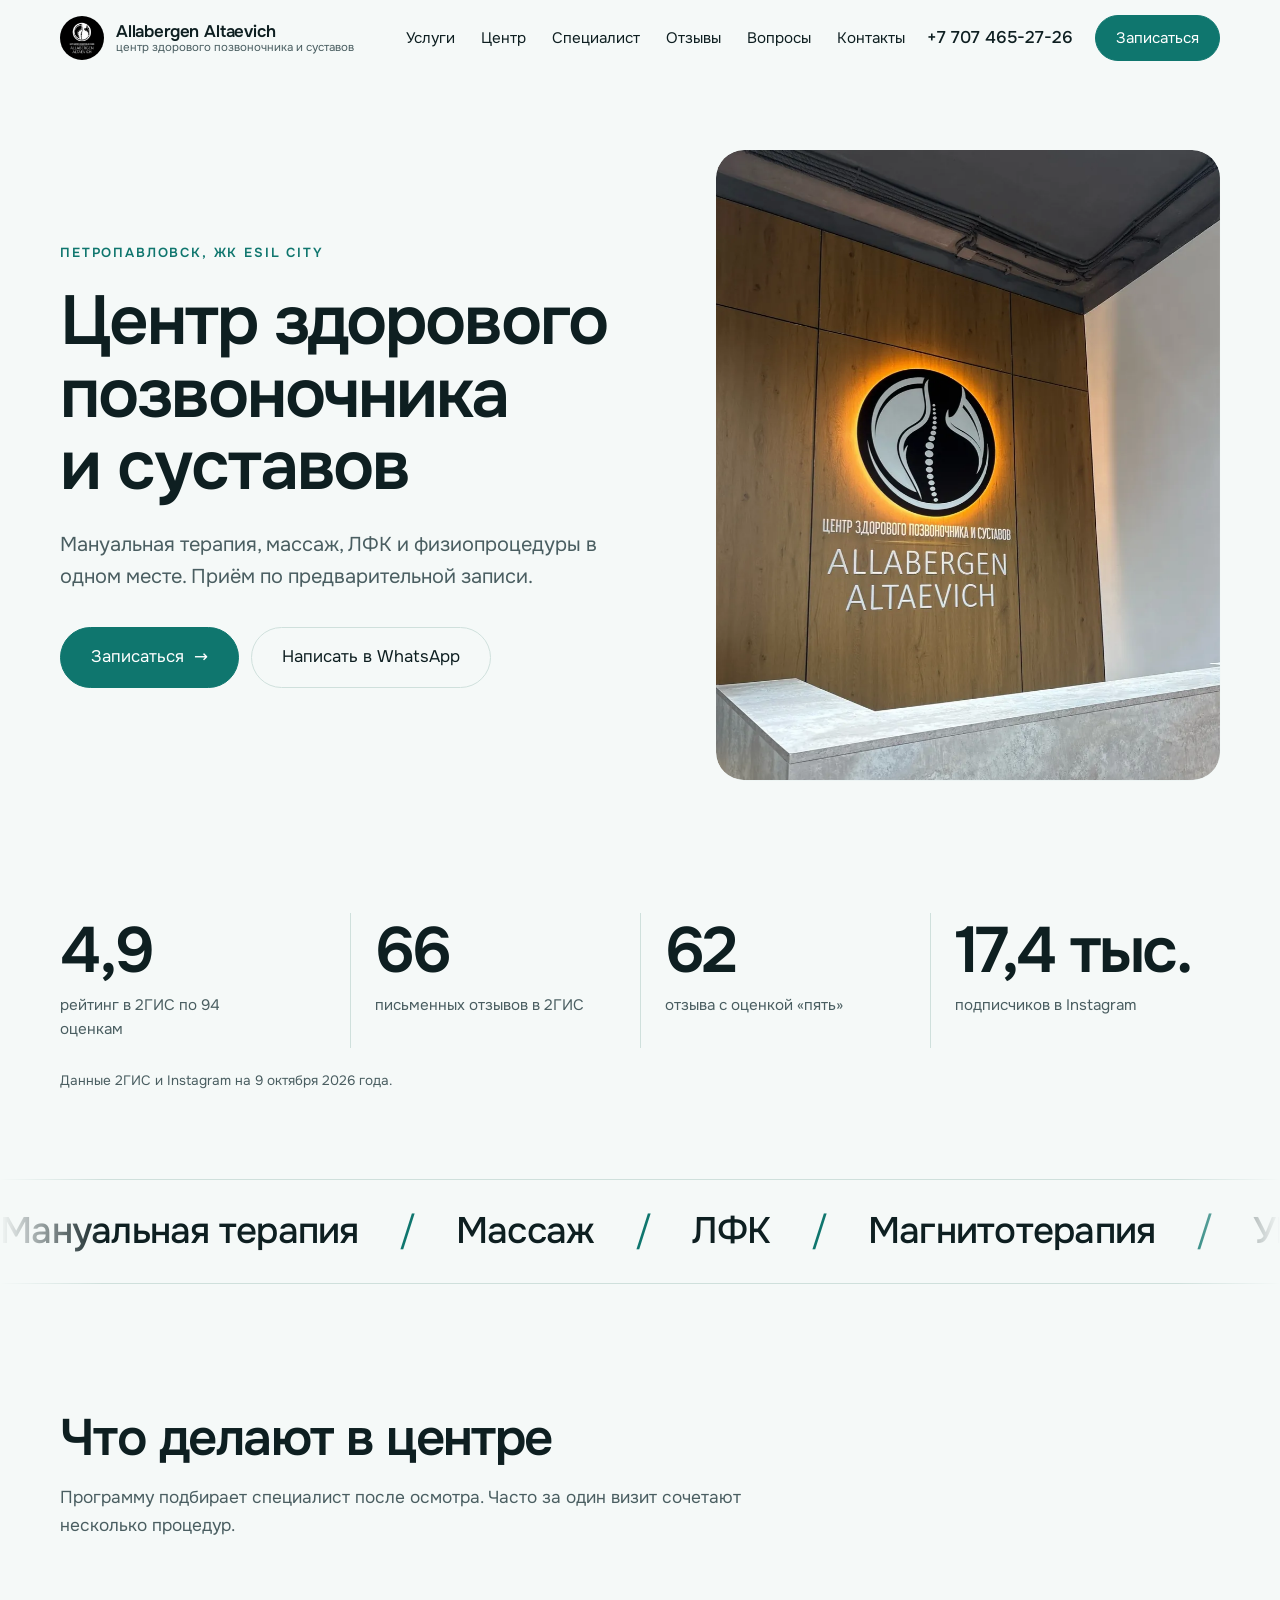
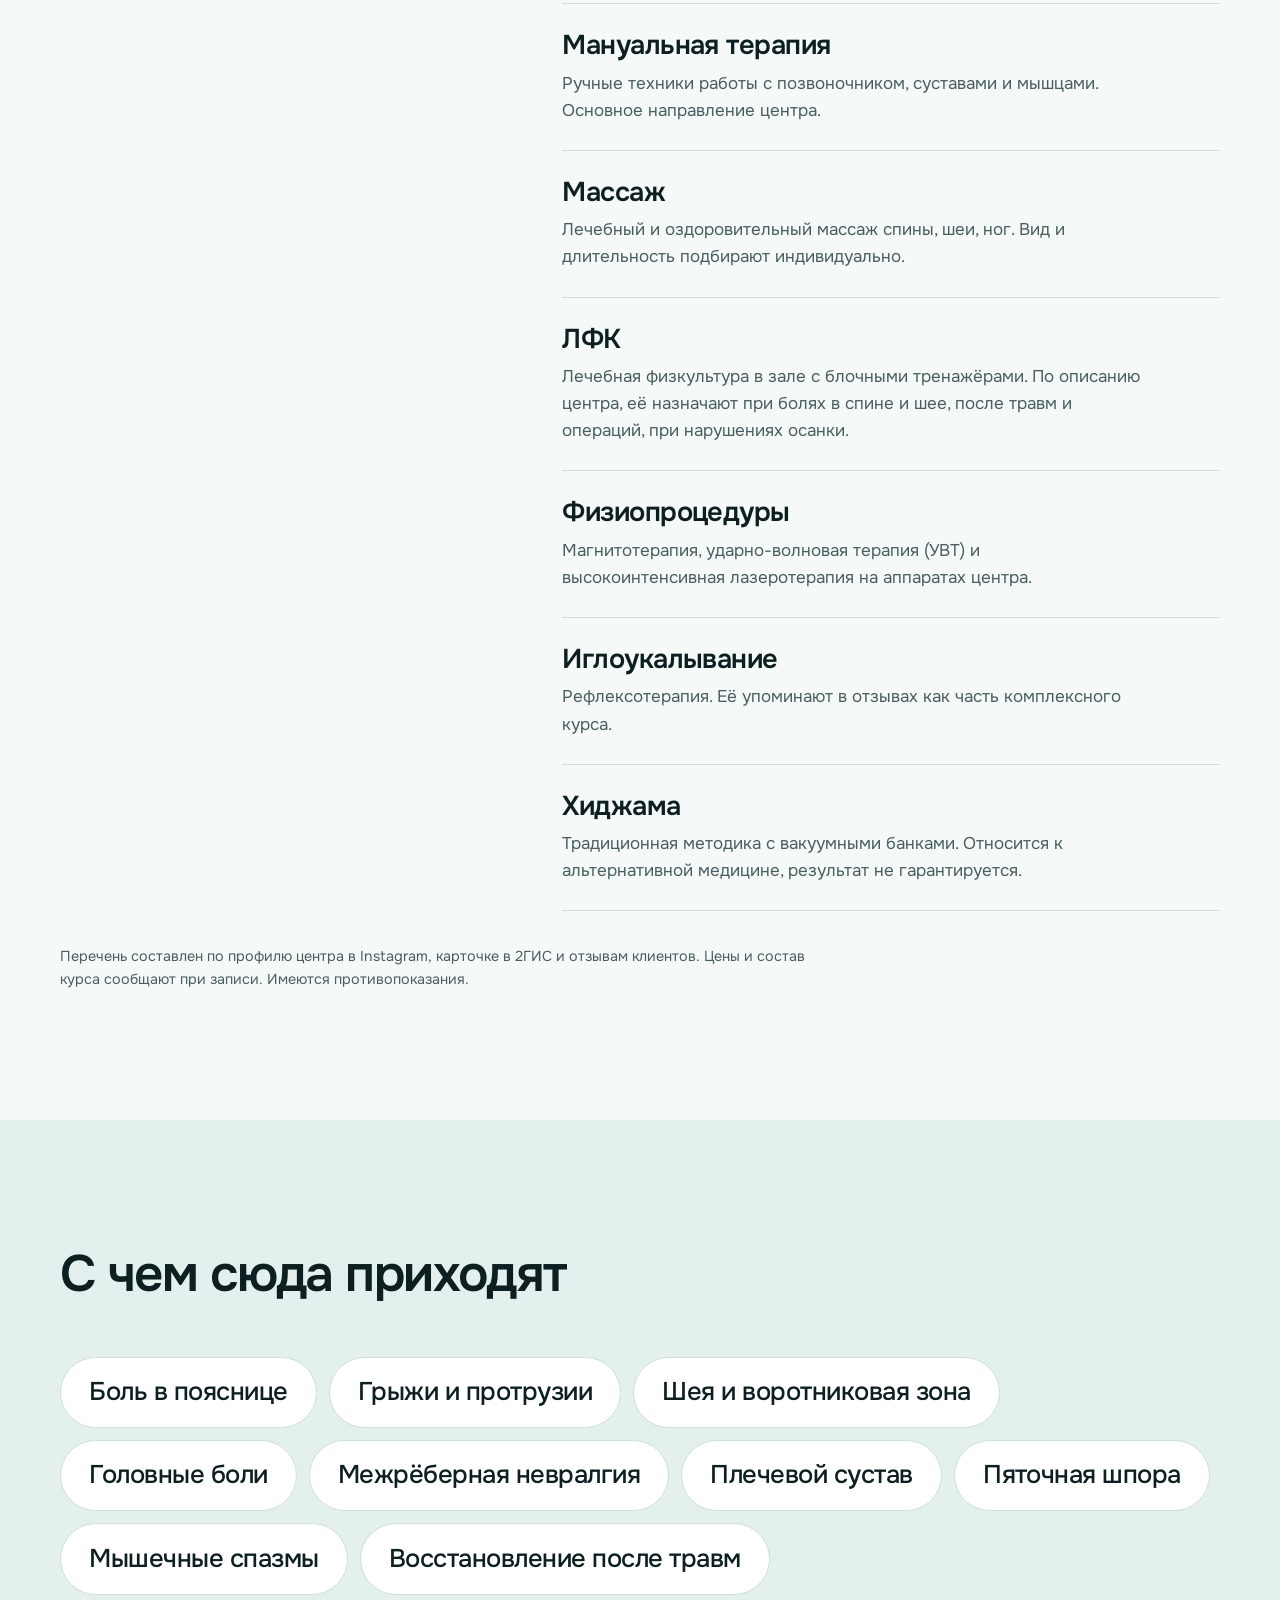
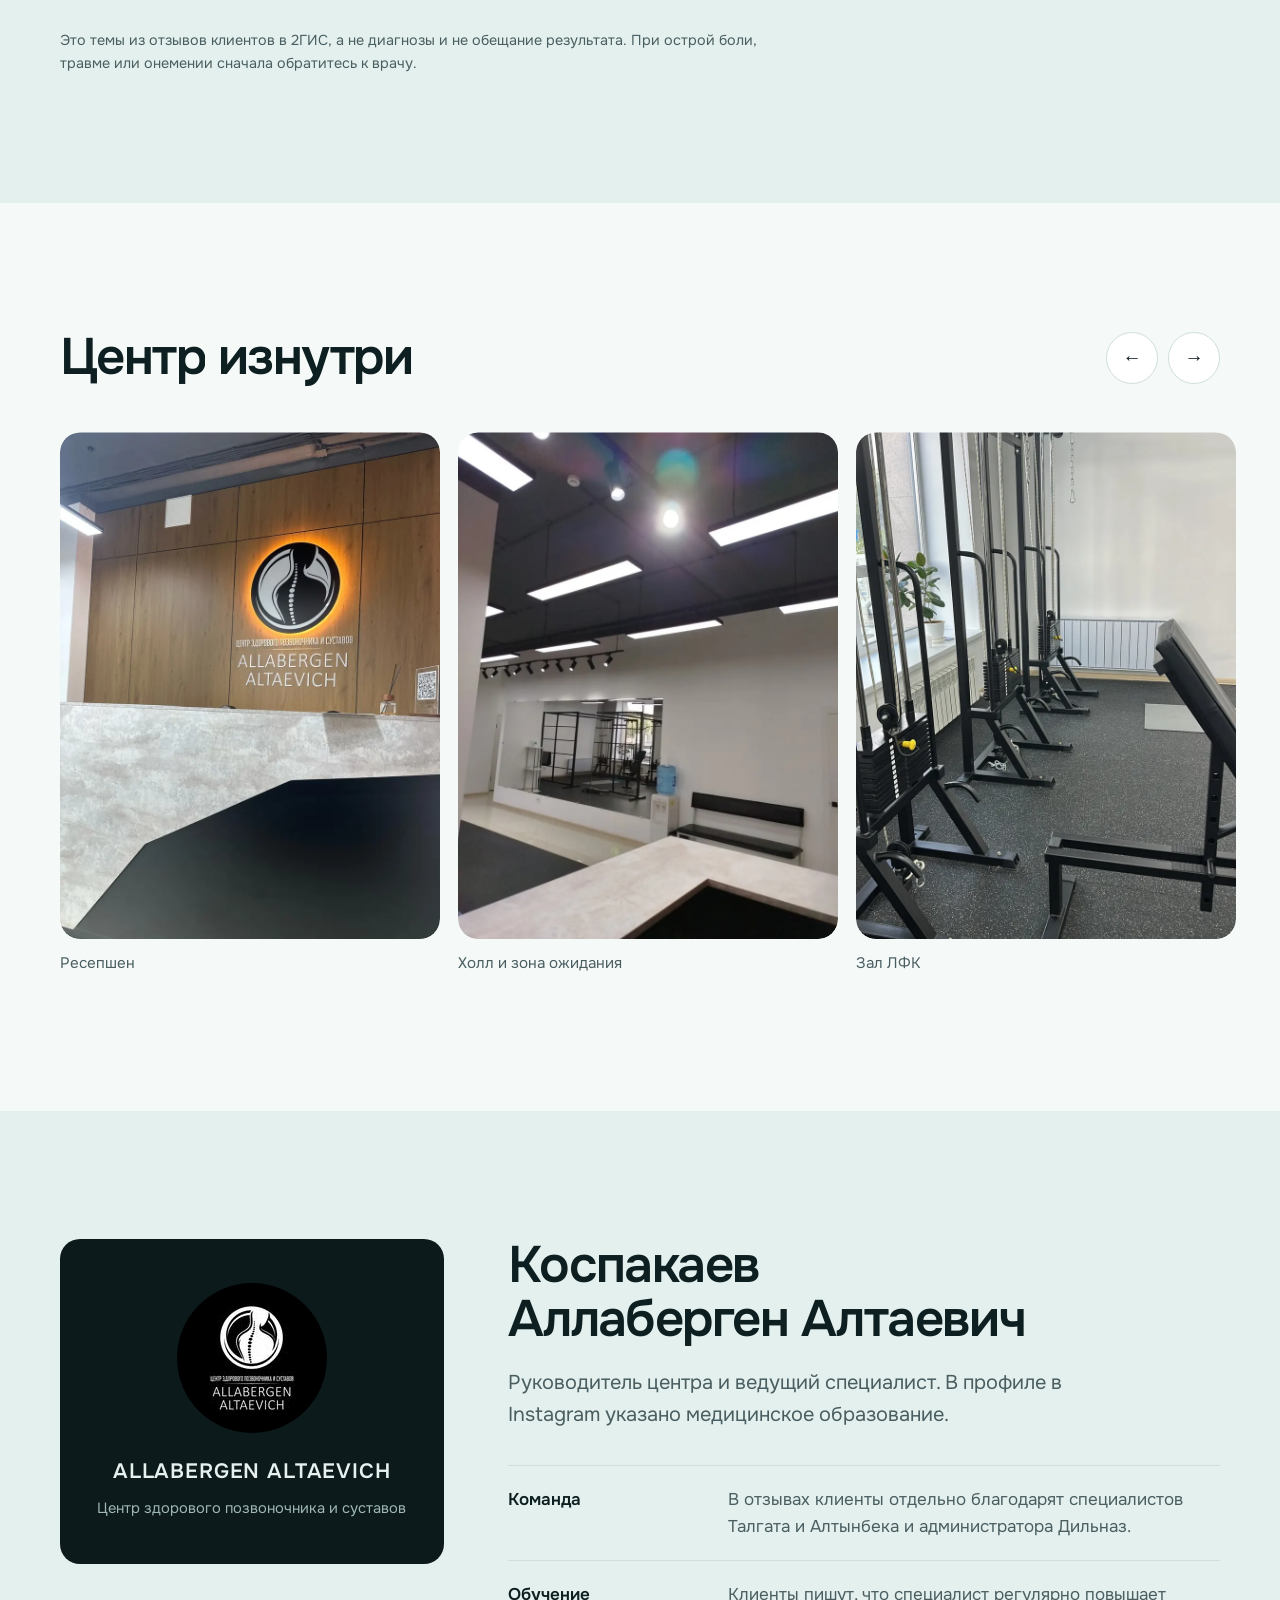
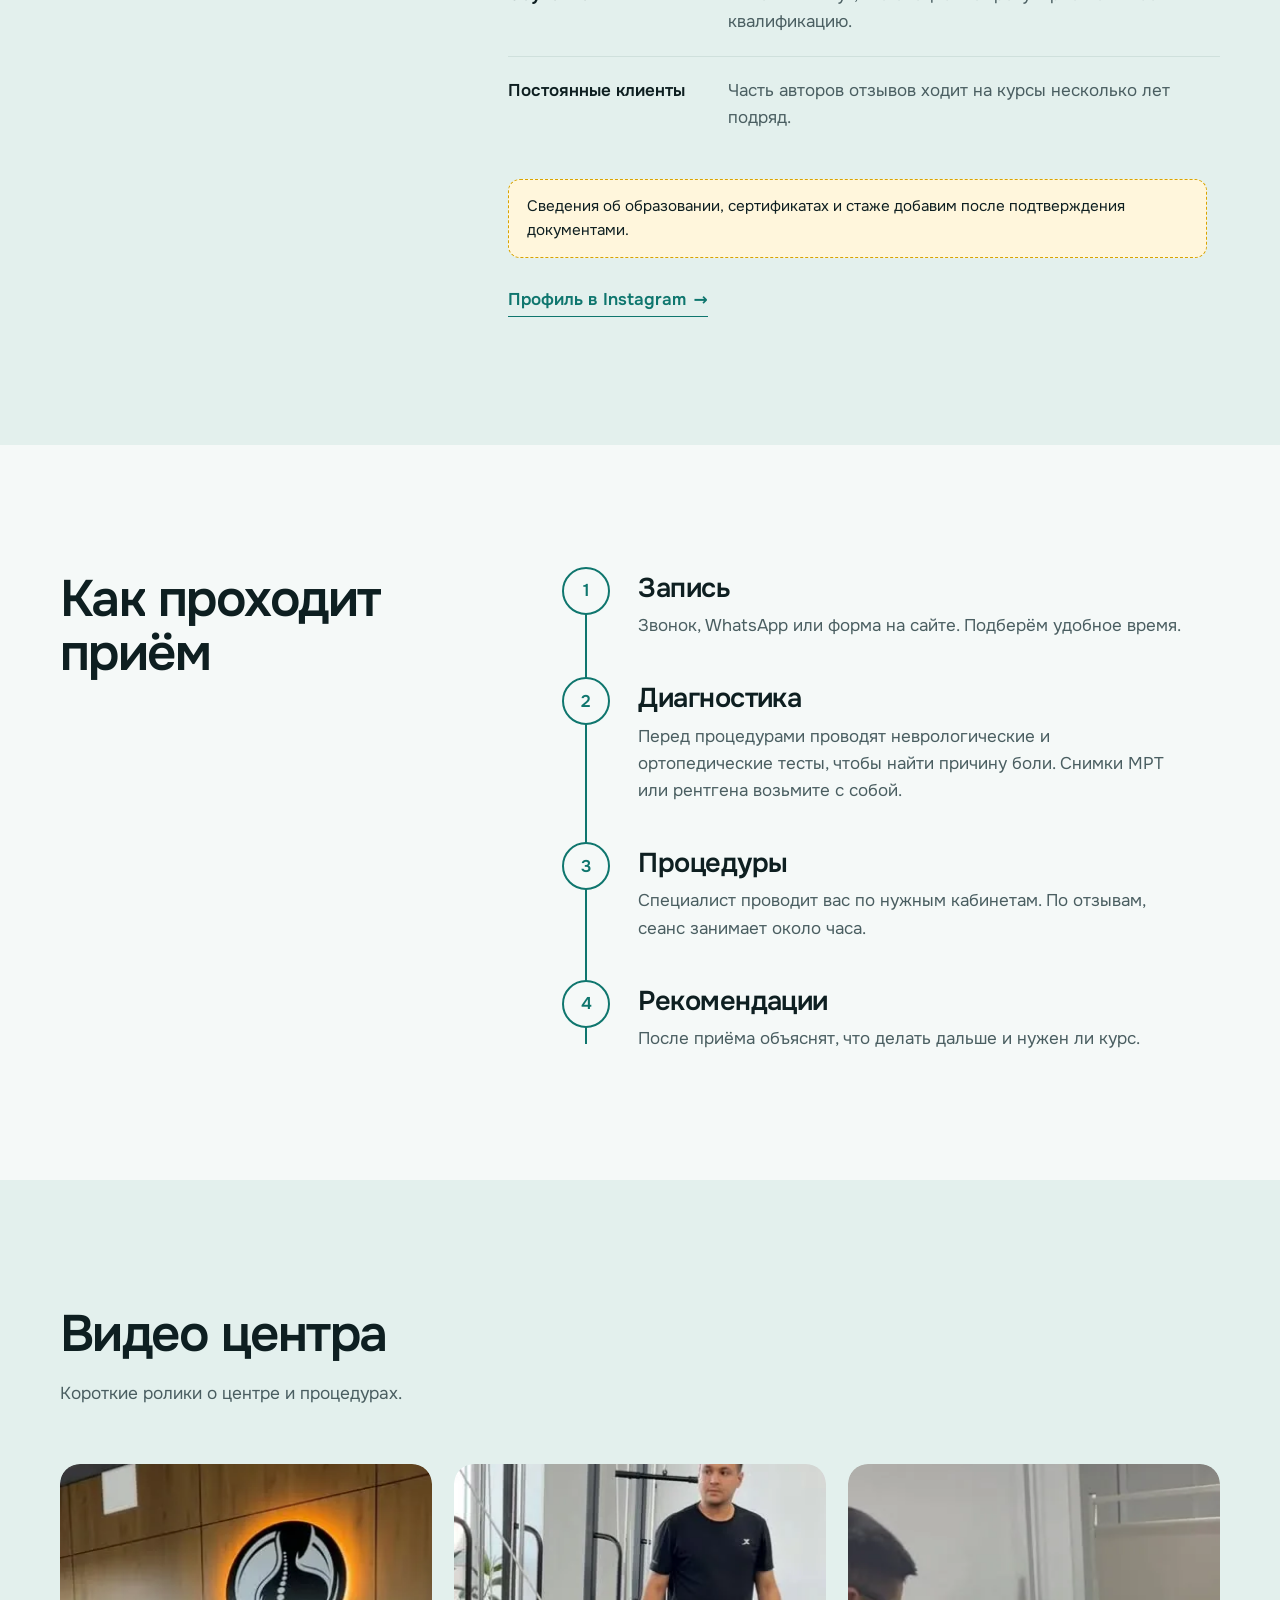
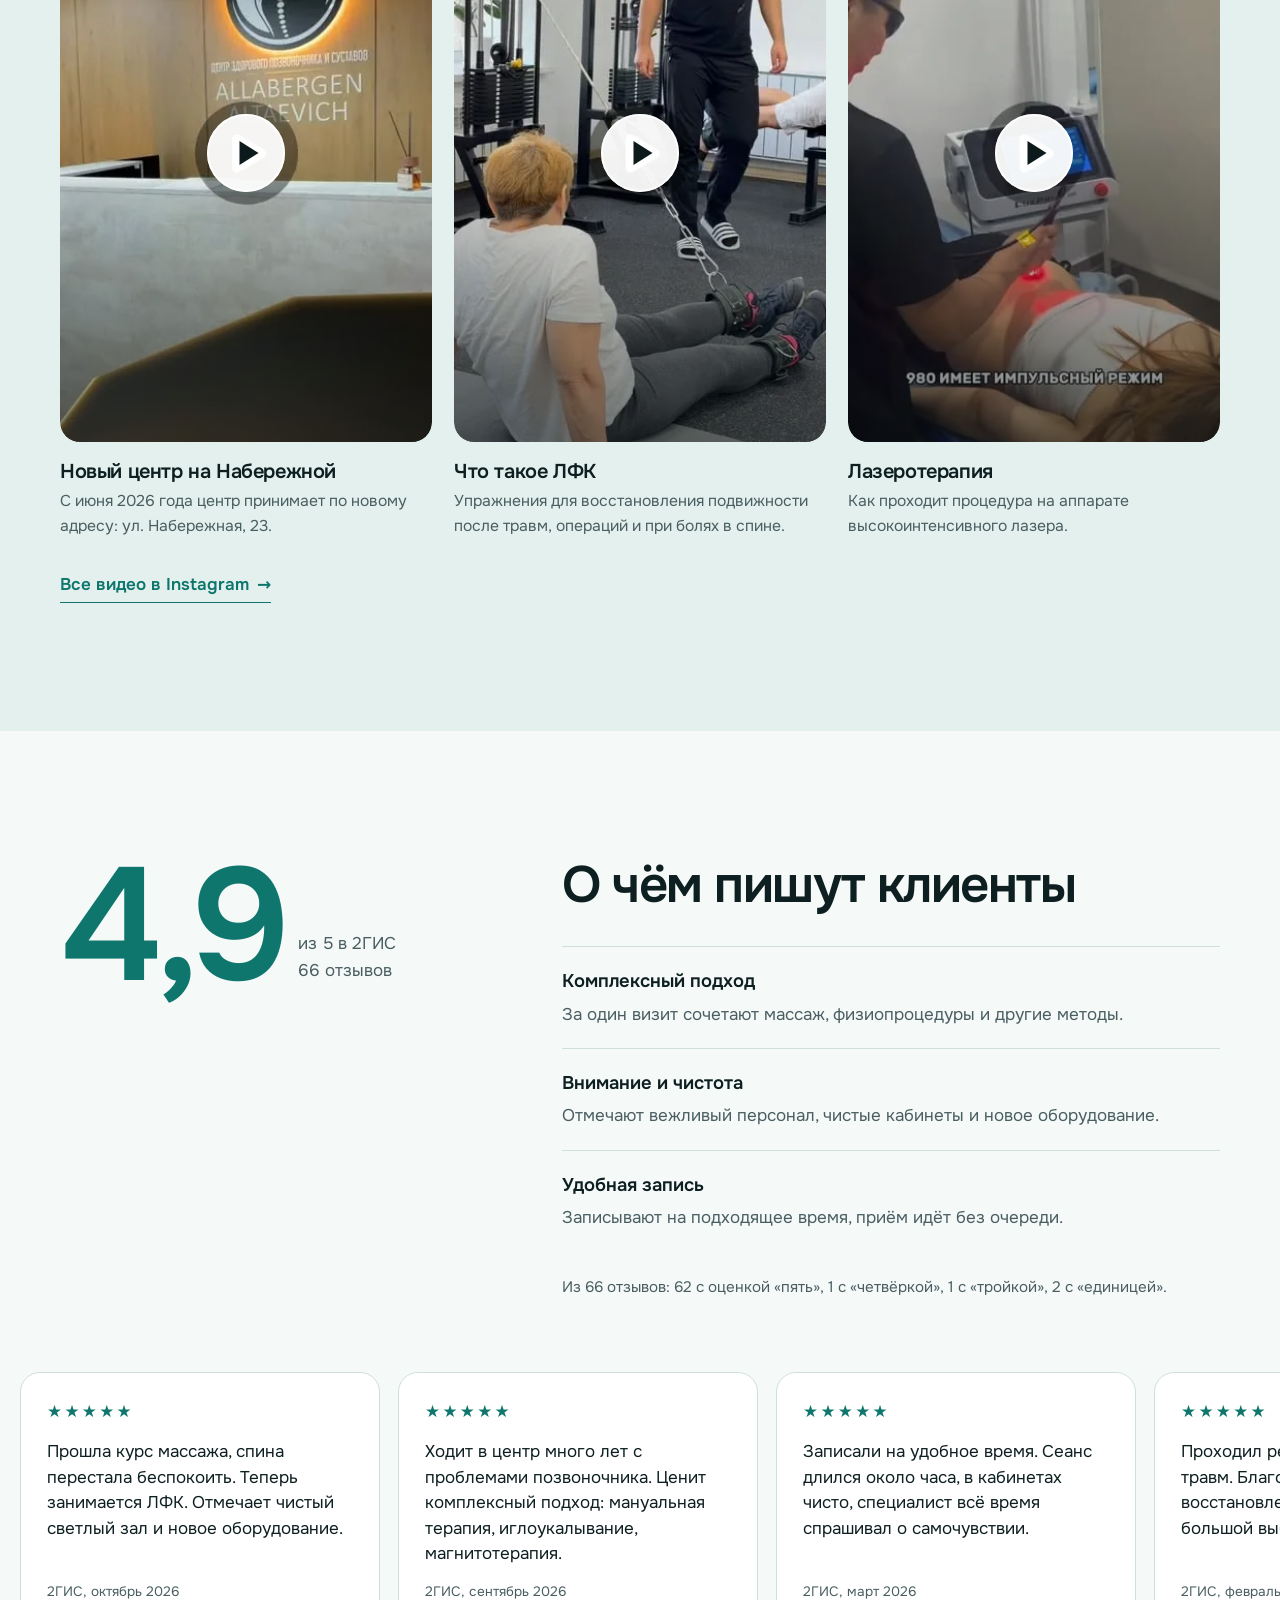
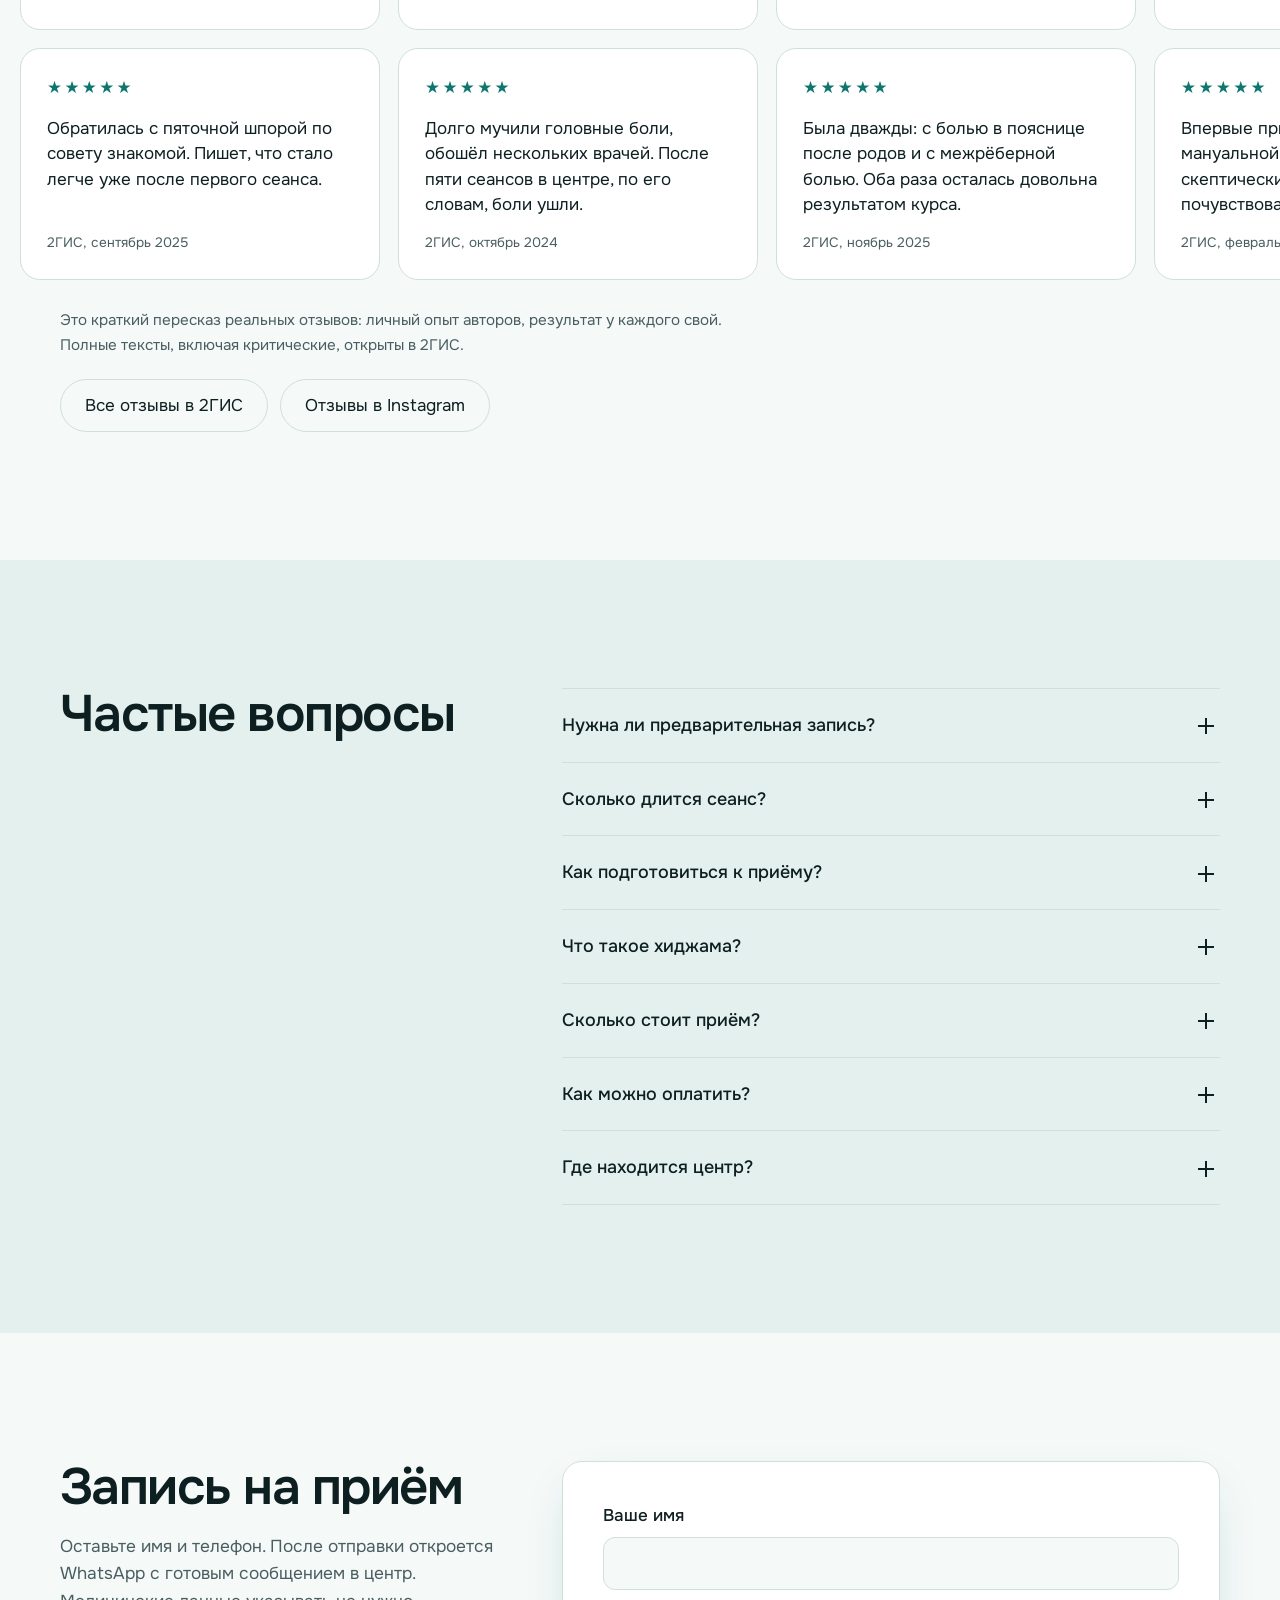
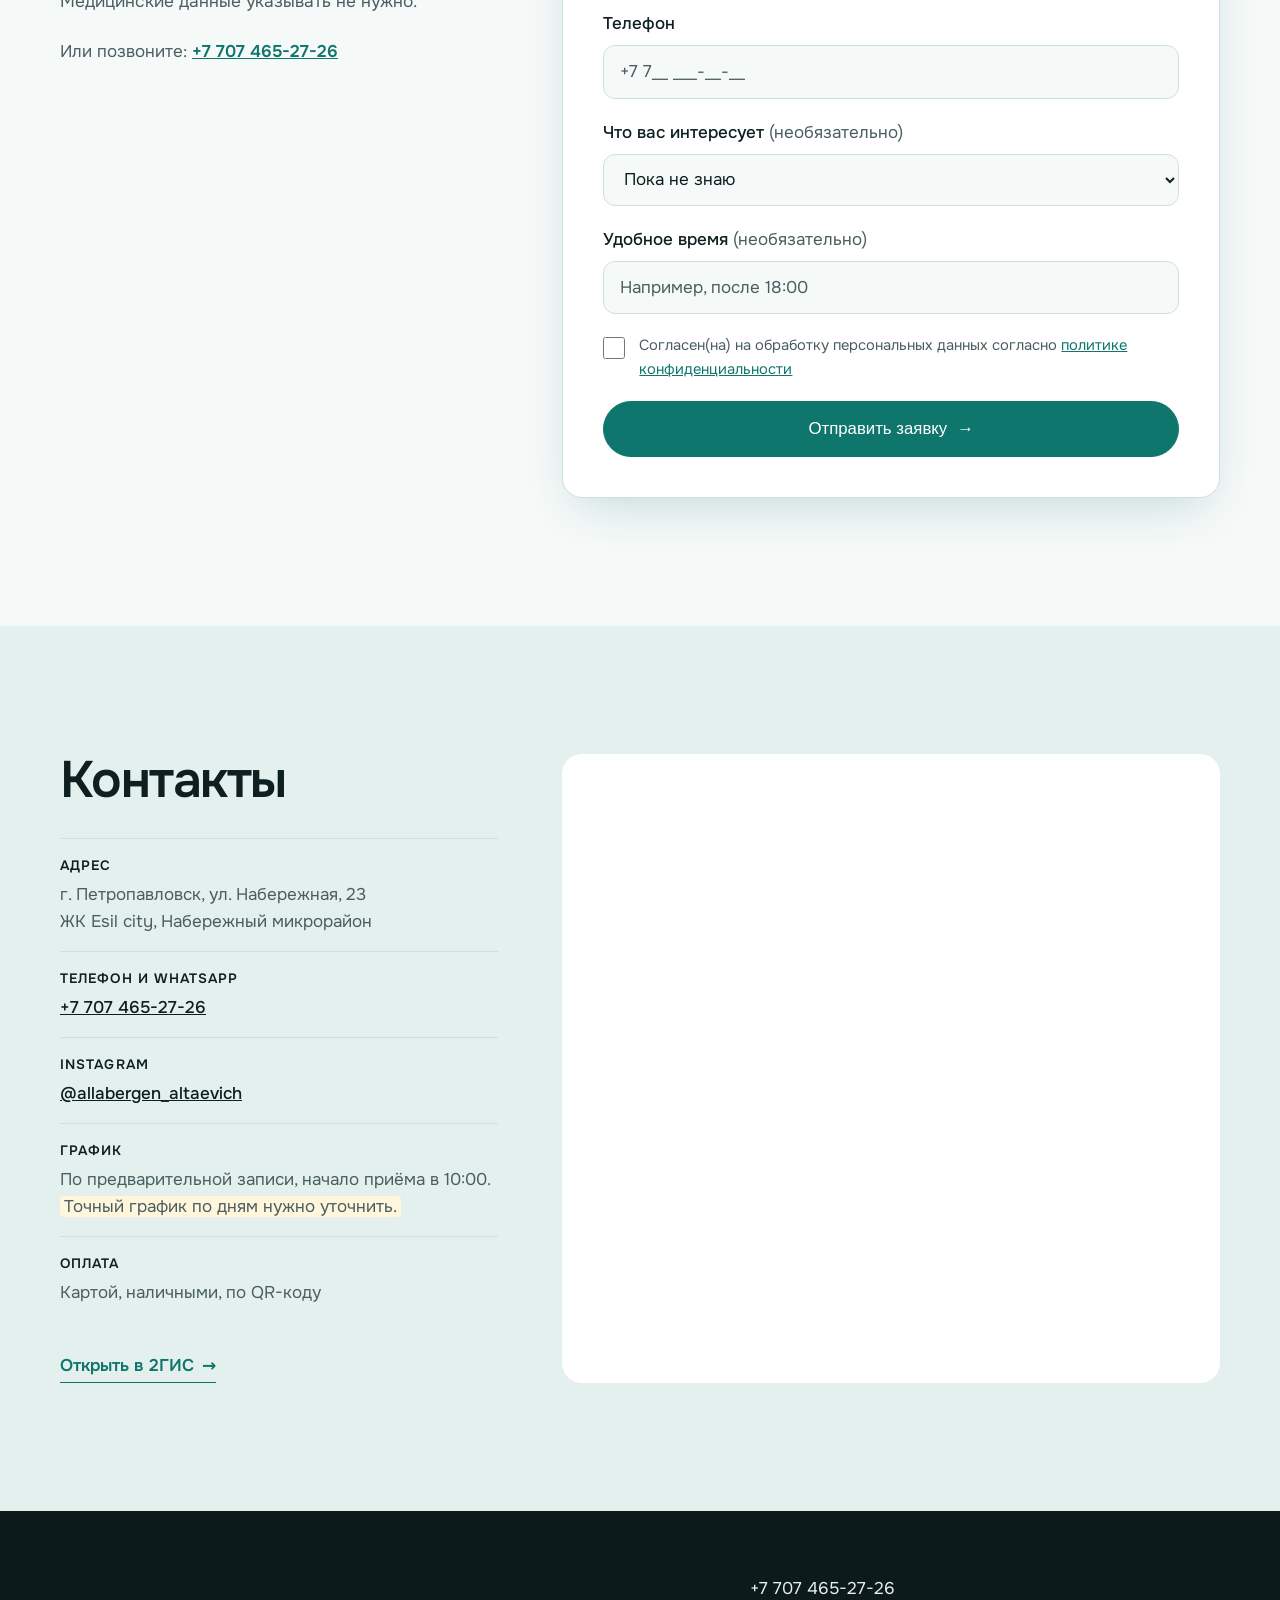
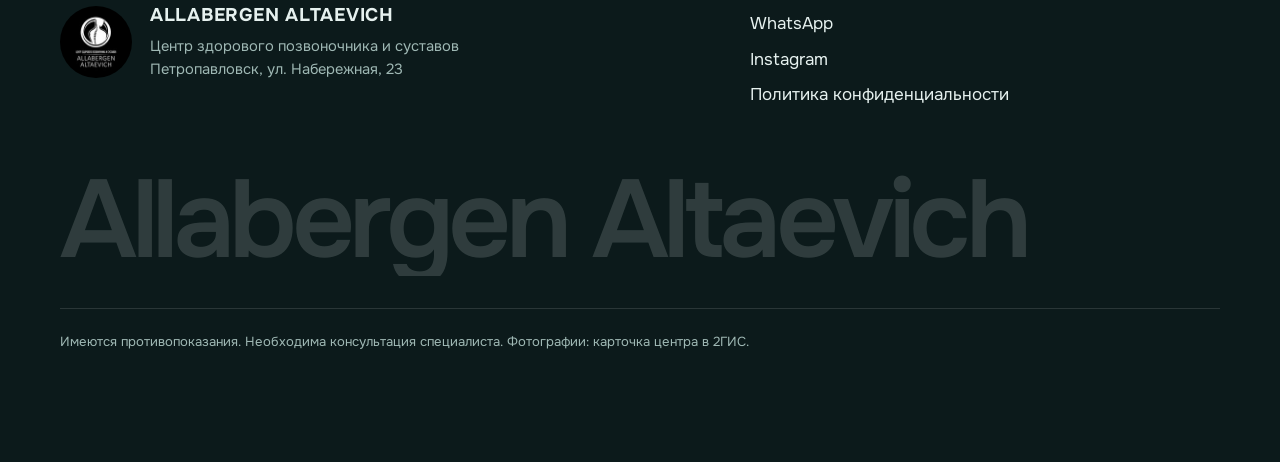
==== commit 39827902: "Свои карточки видео, лента отзывов, новые анимации, диагностика и лазеротерапия Co-Authored-By: Clau" ====
--- a/index.html
+++ b/index.html
@@ -99,8 +99,8 @@
 
 <div class="marquee" aria-hidden="true">
   <div class="marquee__track">
-    <span>Мануальная терапия</span><span>Массаж</span><span>ЛФК</span><span>Магнитотерапия</span><span>УВТ</span><span>Иглоукалывание</span><span>Хиджама</span>
-    <span>Мануальная терапия</span><span>Массаж</span><span>ЛФК</span><span>Магнитотерапия</span><span>УВТ</span><span>Иглоукалывание</span><span>Хиджама</span>
+    <span>Мануальная терапия</span><span>Массаж</span><span>ЛФК</span><span>Магнитотерапия</span><span>УВТ</span><span>Лазеротерапия</span><span>Иглоукалывание</span><span>Хиджама</span>
+    <span>Мануальная терапия</span><span>Массаж</span><span>ЛФК</span><span>Магнитотерапия</span><span>УВТ</span><span>Лазеротерапия</span><span>Иглоукалывание</span><span>Хиджама</span>
   </div>
 </div>
 
@@ -109,7 +109,7 @@
     <h2 data-reveal>Что делают в центре</h2>
     <p class="sec__sub" data-reveal>Программу подбирает специалист после осмотра. Часто за один визит сочетают несколько процедур.</p>
     <div class="svc">
-      <div class="svc__media" aria-hidden="true">
+      <div class="svc__media" aria-hidden="true" data-reveal data-clip>
         <img class="is-on" data-key="hall" src="images/hall2.webp" alt="" width="800" height="1066" loading="lazy">
         <img data-key="gym" src="images/gym.webp" alt="" width="800" height="1422" loading="lazy">
         <img data-key="device" src="images/device.webp" alt="" width="800" height="1413" loading="lazy">
@@ -126,11 +126,11 @@
         </li>
         <li data-reveal data-img="gym" tabindex="0">
           <h3>ЛФК</h3>
-          <p>Лечебная физкультура в зале с блочными тренажёрами. Клиенты пишут, что направление появилось недавно.</p>
+          <p>Лечебная физкультура в зале с блочными тренажёрами. По описанию центра, её назначают при болях в спине и шее, после травм и операций, при нарушениях осанки.</p>
         </li>
         <li data-reveal data-img="device" tabindex="0">
           <h3>Физиопроцедуры</h3>
-          <p>Магнитотерапия и ударно-волновая терапия (УВТ) на аппаратах центра.</p>
+          <p>Магнитотерапия, ударно-волновая терапия (УВТ) и высокоинтенсивная лазеротерапия на аппаратах центра.</p>
         </li>
         <li data-reveal data-img="hall" tabindex="0">
           <h3>Иглоукалывание</h3>
@@ -208,7 +208,7 @@
     <h2 data-reveal>Как проходит приём</h2>
     <ol class="steps__list">
       <li data-reveal><h3>Запись</h3><p>Звонок, WhatsApp или форма на сайте. Подберём удобное время.</p></li>
-      <li data-reveal><h3>Осмотр и беседа</h3><p>Расскажите, что беспокоит. Если есть снимки МРТ или рентгена, возьмите их с собой.</p></li>
+      <li data-reveal><h3>Диагностика</h3><p>Перед процедурами проводят неврологические и ортопедические тесты, чтобы найти причину боли. Снимки МРТ или рентгена возьмите с собой.</p></li>
       <li data-reveal><h3>Процедуры</h3><p>Специалист проводит вас по нужным кабинетам. По отзывам, сеанс занимает около часа.</p></li>
       <li data-reveal><h3>Рекомендации</h3><p>После приёма объяснят, что делать дальше и нужен ли курс.</p></li>
     </ol>
@@ -217,12 +217,34 @@
 
 <section class="sec sec--tint" id="video">
   <div class="wrap">
-    <h2 data-reveal>Видео из Instagram</h2>
-    <p class="sec__sub" data-reveal>Ролики центра. Видео загружается с серверов Instagram только после нажатия.</p>
+    <h2 data-reveal>Видео центра</h2>
+    <p class="sec__sub" data-reveal>Короткие ролики о центре и процедурах.</p>
+    <!-- Свой плеер: положите файл из data-file в папку videos/ и добавьте карточке атрибут data-ready. Без него карточка ведёт на ролик в Instagram. -->
     <div class="videos">
-      <div class="vid" data-reveal data-src="https://www.instagram.com/reel/DeKaZwBoCtW/embed"><button type="button" aria-label="Показать видео от 6 октября"><i aria-hidden="true"></i><span>6 октября</span></button></div>
-      <div class="vid" data-reveal data-src="https://www.instagram.com/reel/Dc3xw0moCnw/embed"><button type="button" aria-label="Показать видео от 4 сентября"><i aria-hidden="true"></i><span>4 сентября</span></button></div>
-      <div class="vid" data-reveal data-src="https://www.instagram.com/reel/Da27R1To7kH/embed"><button type="button" aria-label="Показать видео от 16 июля"><i aria-hidden="true"></i><span>16 июля</span></button></div>
+      <article class="vcard" data-reveal data-file="videos/center.mp4">
+        <a class="vcard__media" href="https://www.instagram.com/reel/DZnTrMVoom4/" target="_blank" rel="noopener" aria-label="Смотреть ролик о новом центре">
+          <img src="images/v-center.webp" alt="Ресепшен нового центра с логотипом" width="361" height="640" loading="lazy">
+          <span class="vcard__play" aria-hidden="true"></span>
+        </a>
+        <h3>Новый центр на Набережной</h3>
+        <p>С июня 2026 года центр принимает по новому адресу: ул. Набережная, 23.</p>
+      </article>
+      <article class="vcard" data-reveal data-file="videos/lfk.mp4">
+        <a class="vcard__media" href="https://www.instagram.com/reel/DeKaZwBoCtW/" target="_blank" rel="noopener" aria-label="Смотреть ролик о ЛФК">
+          <img src="images/v-lfk.webp" alt="Занятие ЛФК на блочном тренажёре под присмотром специалиста" width="360" height="640" loading="lazy">
+          <span class="vcard__play" aria-hidden="true"></span>
+        </a>
+        <h3>Что такое ЛФК</h3>
+        <p>Упражнения для восстановления подвижности после травм, операций и при болях в спине.</p>
+      </article>
+      <article class="vcard" data-reveal data-file="videos/laser.mp4">
+        <a class="vcard__media" href="https://www.instagram.com/reel/DTUpeF4iNTO/" target="_blank" rel="noopener" aria-label="Смотреть ролик о лазеротерапии">
+          <img src="images/v-laser.webp" alt="Процедура высокоинтенсивной лазеротерапии" width="360" height="640" loading="lazy">
+          <span class="vcard__play" aria-hidden="true"></span>
+        </a>
+        <h3>Лазеротерапия</h3>
+        <p>Как проходит процедура на аппарате высокоинтенсивного лазера.</p>
+      </article>
     </div>
     <a class="link-arrow" data-reveal href="https://www.instagram.com/allabergen_altaevich/" target="_blank" rel="noopener">Все видео в Instagram <i aria-hidden="true">→</i></a>
   </div>
@@ -241,11 +263,33 @@
         <li data-reveal><strong>Внимание и чистота</strong>Отмечают вежливый персонал, чистые кабинеты и новое оборудование.</li>
         <li data-reveal><strong>Удобная запись</strong>Записывают на подходящее время, приём идёт без очереди.</li>
       </ul>
-      <p class="rev__dist" data-reveal>Из 66 отзывов: 62 с оценкой «пять», 1 с «четвёркой», 1 с «тройкой», 2 с «единицей». Мы не копируем чужие тексты на сайт, все отзывы, включая критические, открыты в 2ГИС.</p>
-      <div class="hero__btns" data-reveal>
-        <a class="btn btn--ghost" href="https://2gis.kz/petropavlovsk/firm/70000001054442229/tab/reviews" target="_blank" rel="noopener">Читать в 2ГИС</a>
-        <a class="btn btn--ghost" href="https://www.instagram.com/allabergen_altaevich/" target="_blank" rel="noopener">Отзывы в Instagram</a>
-      </div>
+      <p class="rev__dist" data-reveal>Из 66 отзывов: 62 с оценкой «пять», 1 с «четвёркой», 1 с «тройкой», 2 с «единицей».</p>
+    </div>
+  </div>
+
+  <!-- Реальные отзывы из 2ГИС в кратком пересказе: дословные тексты принадлежат авторам, полные версии по ссылке ниже. -->
+  <div class="rv" data-reveal aria-label="Отзывы клиентов из 2ГИС в кратком пересказе">
+    <ul class="rv__row">
+      <li><span class="stars" aria-label="Оценка 5 из 5">★★★★★</span><p>Прошла курс массажа, спина перестала беспокоить. Теперь занимается ЛФК. Отмечает чистый светлый зал и новое оборудование.</p><small>2ГИС, октябрь 2026</small></li>
+      <li><span class="stars" aria-label="Оценка 5 из 5">★★★★★</span><p>Ходит в центр много лет с проблемами позвоночника. Ценит комплексный подход: мануальная терапия, иглоукалывание, магнитотерапия.</p><small>2ГИС, сентябрь 2026</small></li>
+      <li><span class="stars" aria-label="Оценка 5 из 5">★★★★★</span><p>Записали на удобное время. Сеанс длился около часа, в кабинетах чисто, специалист всё время спрашивал о самочувствии.</p><small>2ГИС, март 2026</small></li>
+      <li><span class="stars" aria-label="Оценка 5 из 5">★★★★★</span><p>Проходил реабилитацию после травм. Благодарит за восстановление мышц и отмечает большой выбор физиоаппаратов.</p><small>2ГИС, февраль 2026</small></li>
+      <li><span class="stars" aria-label="Оценка 5 из 5">★★★★★</span><p>Приходит на курс каждую весну и осень: массаж, физиопроцедуры, хиджама. Довольна вниманием и уровнем работы.</p><small>2ГИС, сентябрь 2026</small></li>
+    </ul>
+    <ul class="rv__row rv__row--back">
+      <li><span class="stars" aria-label="Оценка 5 из 5">★★★★★</span><p>Обратилась с пяточной шпорой по совету знакомой. Пишет, что стало легче уже после первого сеанса.</p><small>2ГИС, сентябрь 2025</small></li>
+      <li><span class="stars" aria-label="Оценка 5 из 5">★★★★★</span><p>Долго мучили головные боли, обошёл нескольких врачей. После пяти сеансов в центре, по его словам, боли ушли.</p><small>2ГИС, октябрь 2024</small></li>
+      <li><span class="stars" aria-label="Оценка 5 из 5">★★★★★</span><p>Была дважды: с болью в пояснице после родов и с межрёберной болью. Оба раза осталась довольна результатом курса.</p><small>2ГИС, ноябрь 2025</small></li>
+      <li><span class="stars" aria-label="Оценка 5 из 5">★★★★★</span><p>Впервые пришла на массаж и к мануальной терапии относилась скептически. После сеанса почувствовала лёгкость в спине.</p><small>2ГИС, февраль 2024</small></li>
+      <li><span class="stars" aria-label="Оценка 4 из 5">★★★★<i>★</i></span><p>Знает специалиста больше десяти лет. Отмечает, что он постоянно учится и повышает квалификацию.</p><small>2ГИС, сентябрь 2026</small></li>
+    </ul>
+  </div>
+
+  <div class="wrap rv__foot">
+    <p class="rev__dist" data-reveal>Это краткий пересказ реальных отзывов: личный опыт авторов, результат у каждого свой. Полные тексты, включая критические, открыты в 2ГИС.</p>
+    <div class="hero__btns" data-reveal>
+      <a class="btn btn--ghost" href="https://2gis.kz/petropavlovsk/firm/70000001054442229/tab/reviews" target="_blank" rel="noopener">Все отзывы в 2ГИС</a>
+      <a class="btn btn--ghost" href="https://www.instagram.com/allabergen_altaevich/" target="_blank" rel="noopener">Отзывы в Instagram</a>
     </div>
   </div>
 </section>
@@ -344,6 +388,7 @@
       <a href="https://www.instagram.com/allabergen_altaevich/" target="_blank" rel="noopener">Instagram</a>
       <a href="privacy.html">Политика конфиденциальности</a>
     </nav>
+    <p class="footer__mark" id="mark" aria-hidden="true">Allabergen Altaevich</p>
     <p class="footer__legal">Имеются противопоказания. Необходима консультация специалиста. Фотографии: карточка центра в 2ГИС. <!-- ЗАМЕНИТЬ: данные ИП/ТОО и номер лицензии (если требуется), только реальные. --></p>
   </div>
 </footer>
--- a/style.css
+++ b/style.css
@@ -320,3 +320,82 @@
   .hero__btns .btn{width:100%}
   .gal figure{width:74vw}
 }
+
+/* ===== v4: видео, отзывы, дополнительные анимации ===== */
+.videos{grid-template-columns:repeat(3,1fr);gap:22px}
+.vcard h3{margin-top:18px;font-size:1.25rem}
+.vcard p{color:var(--muted);margin-top:6px;font-size:.98rem}
+.vcard__media{display:block;position:relative;width:100%;aspect-ratio:9/14;border-radius:var(--r);overflow:hidden;background:var(--night)}
+video.vcard__media{object-fit:cover}
+.vcard__media img{width:100%;height:100%;object-fit:cover;transition:transform 1.4s var(--ease),filter .6s var(--ease)}
+.vcard__media::after{content:"";position:absolute;inset:0;background:linear-gradient(180deg,transparent 45%,rgba(6,14,15,.55))}
+.vcard__play{position:absolute;left:50%;top:50%;z-index:1;width:78px;height:78px;margin:-39px 0 0 -39px;border-radius:50%;background:rgba(255,255,255,.94);transition:transform .6s var(--ease)}
+.vcard__play::before{content:"";position:absolute;left:54%;top:50%;translate:-50% -50%;border-style:solid;border-width:12px 0 12px 19px;border-color:transparent transparent transparent #0c1a1b}
+.vcard__play::after{content:"";position:absolute;inset:0;border-radius:50%;border:2px solid rgba(255,255,255,.8)}
+.vcard__media:hover img{transform:scale(1.07);filter:brightness(.9)}
+.vcard__media:hover .vcard__play{transform:scale(1.12)}
+
+.rv{margin-top:clamp(40px,6vw,72px);overflow:hidden;display:grid;gap:18px;view-timeline:--rv block}
+.rv__row{display:flex;gap:18px;width:max-content;padding-inline:20px}
+.rv__row li{flex:none;width:min(360px,80vw);background:var(--surface);border:1px solid var(--line);border-radius:var(--r);padding:26px;display:flex;flex-direction:column;gap:14px;transition:transform .6s var(--ease),border-color .6s var(--ease),box-shadow .6s var(--ease)}
+.rv__row li:hover{transform:translateY(-6px);border-color:var(--accent);box-shadow:var(--shadow)}
+.rv__row p{color:var(--ink);line-height:1.5}
+.rv__row small{margin-top:auto;color:var(--muted);font-size:.85rem}
+.stars{color:var(--accent);letter-spacing:.14em;font-size:1.05rem}
+.stars i{font-style:normal;color:var(--line)}
+.rv__foot{margin-top:28px}
+.rv__foot .hero__btns{margin-top:22px}
+
+.footer__mark{grid-column:1/-1;margin:26px 0 0;font-size:clamp(2rem,8.6vw,8rem);font-weight:600;letter-spacing:-.05em;line-height:1;color:var(--on-night);opacity:.16;white-space:nowrap;overflow:hidden}
+.footer__mark span{display:inline-block}
+
+.spec__card,.form{position:relative;isolation:isolate}
+.spec__card{position:sticky}
+.spec__card::before,.form::before{content:"";position:absolute;inset:0;border-radius:inherit;z-index:-1;opacity:0;transition:opacity .6s var(--ease);pointer-events:none;background:radial-gradient(420px circle at var(--sx,50%) var(--sy,50%),color-mix(in srgb,var(--accent) 26%,transparent),transparent 62%)}
+.spec__card:hover::before,.form:hover::before{opacity:1}
+
+h2 .w{display:inline-block;overflow:hidden;vertical-align:top;padding-bottom:.14em;margin-bottom:-.14em}
+h2 .w>span{display:inline-block}
+
+@media (prefers-reduced-motion:no-preference){
+  .btn--lg,.header__cta{translate:var(--mx,0) var(--my,0);transition:background .35s var(--ease),border-color .35s var(--ease),color .35s var(--ease),transform .35s var(--ease),box-shadow .35s var(--ease),translate .5s var(--ease)}
+  .hero__photo{transform:perspective(1100px) rotateX(var(--rx,0deg)) rotateY(var(--ry,0deg));transition:transform .9s var(--ease)}
+
+  .js h2[data-reveal]{opacity:1;translate:none}
+  .js h2[data-reveal] .w>span{transform:translateY(110%);transition:transform 1.1s var(--ease);transition-delay:calc(var(--k,0)*70ms)}
+  .js h2[data-reveal].in .w>span{transform:none}
+
+  .js [data-clip],.js figure[data-reveal] .gal__btn,.js .vcard[data-reveal] .vcard__media{clip-path:inset(0 0 100% 0 round var(--r));transition:clip-path 1.4s var(--ease);transition-delay:calc(var(--i,0)*90ms)}
+  .js [data-clip].in,.js figure[data-reveal].in .gal__btn,.js .vcard[data-reveal].in .vcard__media{clip-path:inset(0 round var(--r))}
+
+  .vcard__play::after{animation:ring 2.6s var(--ease) infinite}
+  @keyframes ring{from{transform:scale(1);opacity:.9}to{transform:scale(1.7);opacity:0}}
+
+  .js .footer__mark span{transform:translateY(105%);transition:transform 1.2s var(--ease);transition-delay:calc(var(--k,0)*35ms)}
+  .js .footer__mark.in span{transform:none}
+
+  .js .stars{background:linear-gradient(90deg,var(--accent) 50%,var(--line) 50%) 100% 0/200% 100%;-webkit-background-clip:text;background-clip:text;color:transparent;transition:background-position 1.6s var(--ease) .3s}
+  .js .rv.in .stars{background-position:0 0}
+
+  @supports (animation-timeline:view()){
+    @media (hover:hover){
+      .rv__row{animation:slide-a linear both;animation-timeline:--rv;animation-range:entry 0% exit 100%}
+      .rv__row--back{animation-name:slide-b}
+      @keyframes slide-a{from{transform:translateX(4%)}to{transform:translateX(-22%)}}
+      @keyframes slide-b{from{transform:translateX(-22%)}to{transform:translateX(4%)}}
+    }
+  }
+}
+@media (hover:none){
+  .rv{overflow:visible}
+  .rv__row{width:auto;overflow-x:auto;scroll-snap-type:x mandatory;scrollbar-width:none;padding-bottom:4px}
+  .rv__row::-webkit-scrollbar{display:none}
+  .rv__row li{scroll-snap-align:center}
+}
+@media (max-width:1020px){
+  .videos{grid-template-columns:1fr 1fr;max-width:none}
+  .spec__card{position:relative;top:auto}
+}
+@media (max-width:620px){
+  .videos{grid-template-columns:1fr;max-width:380px}
+}
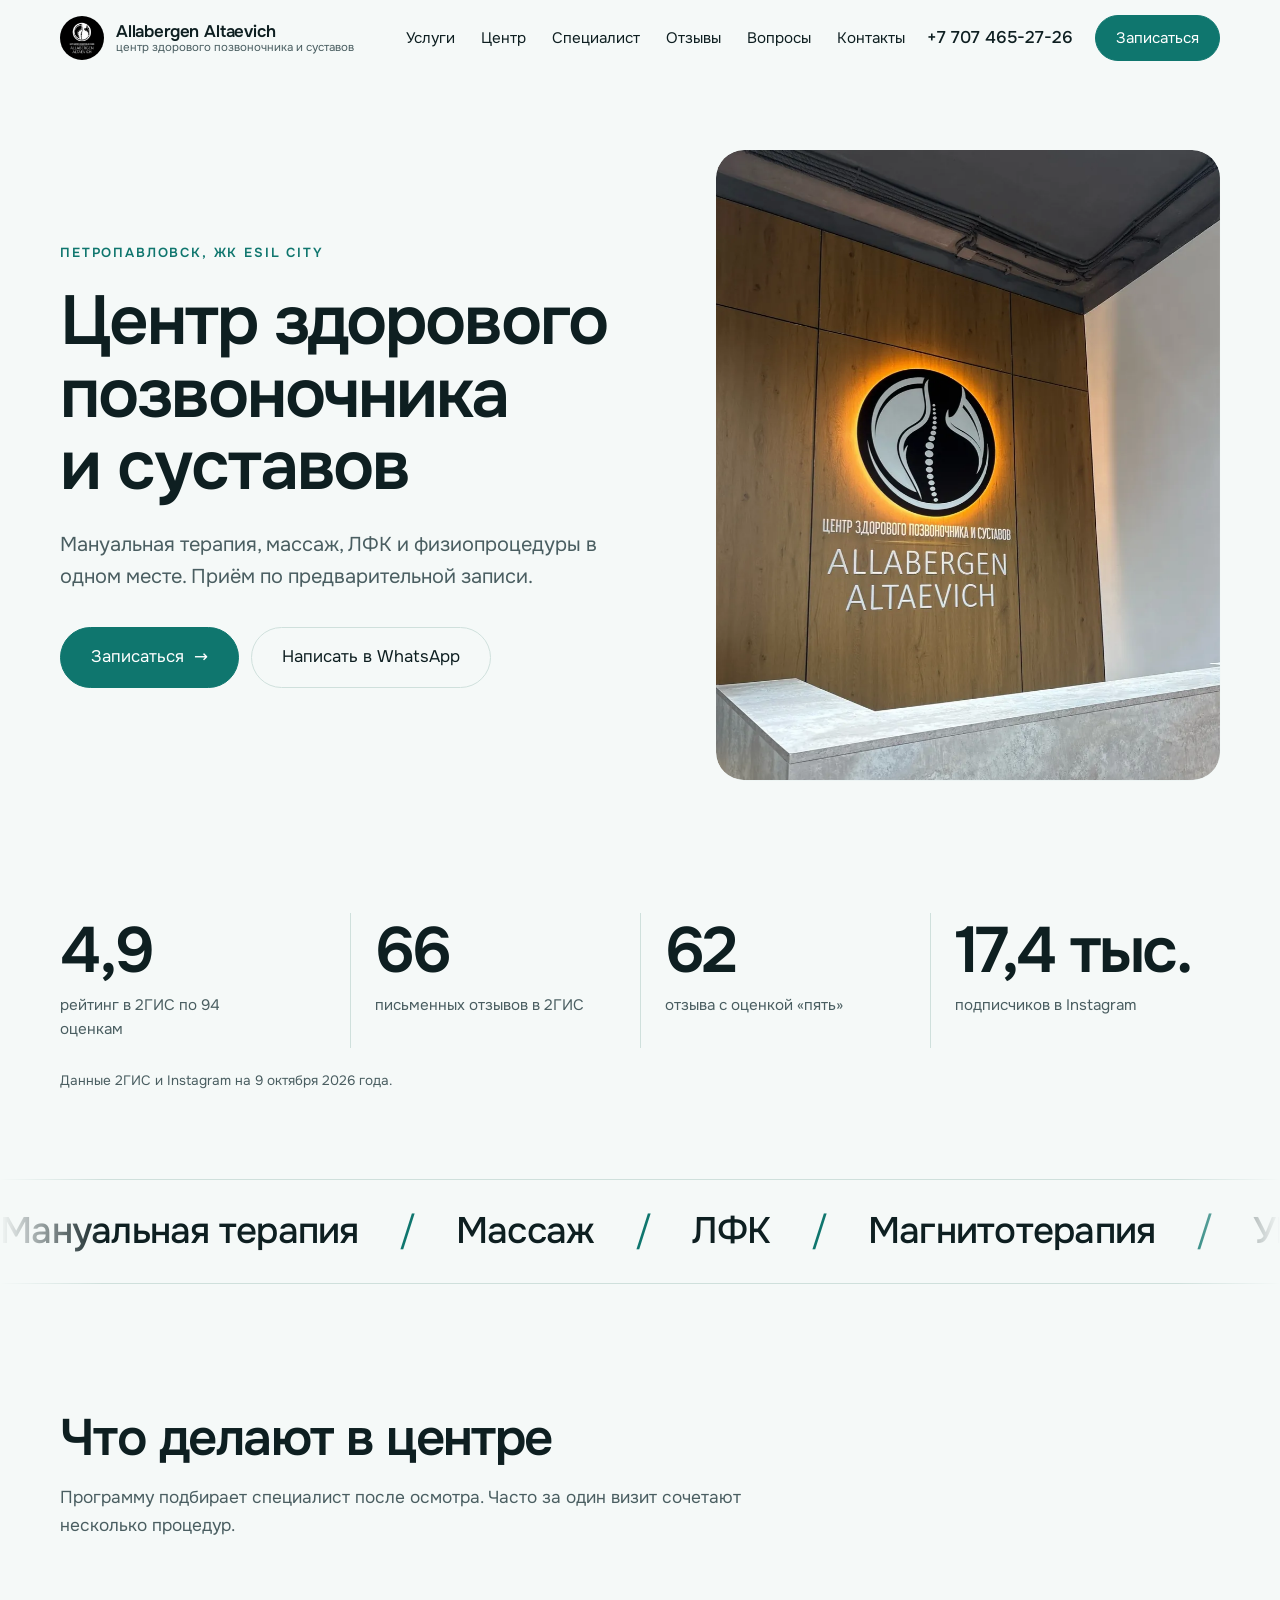
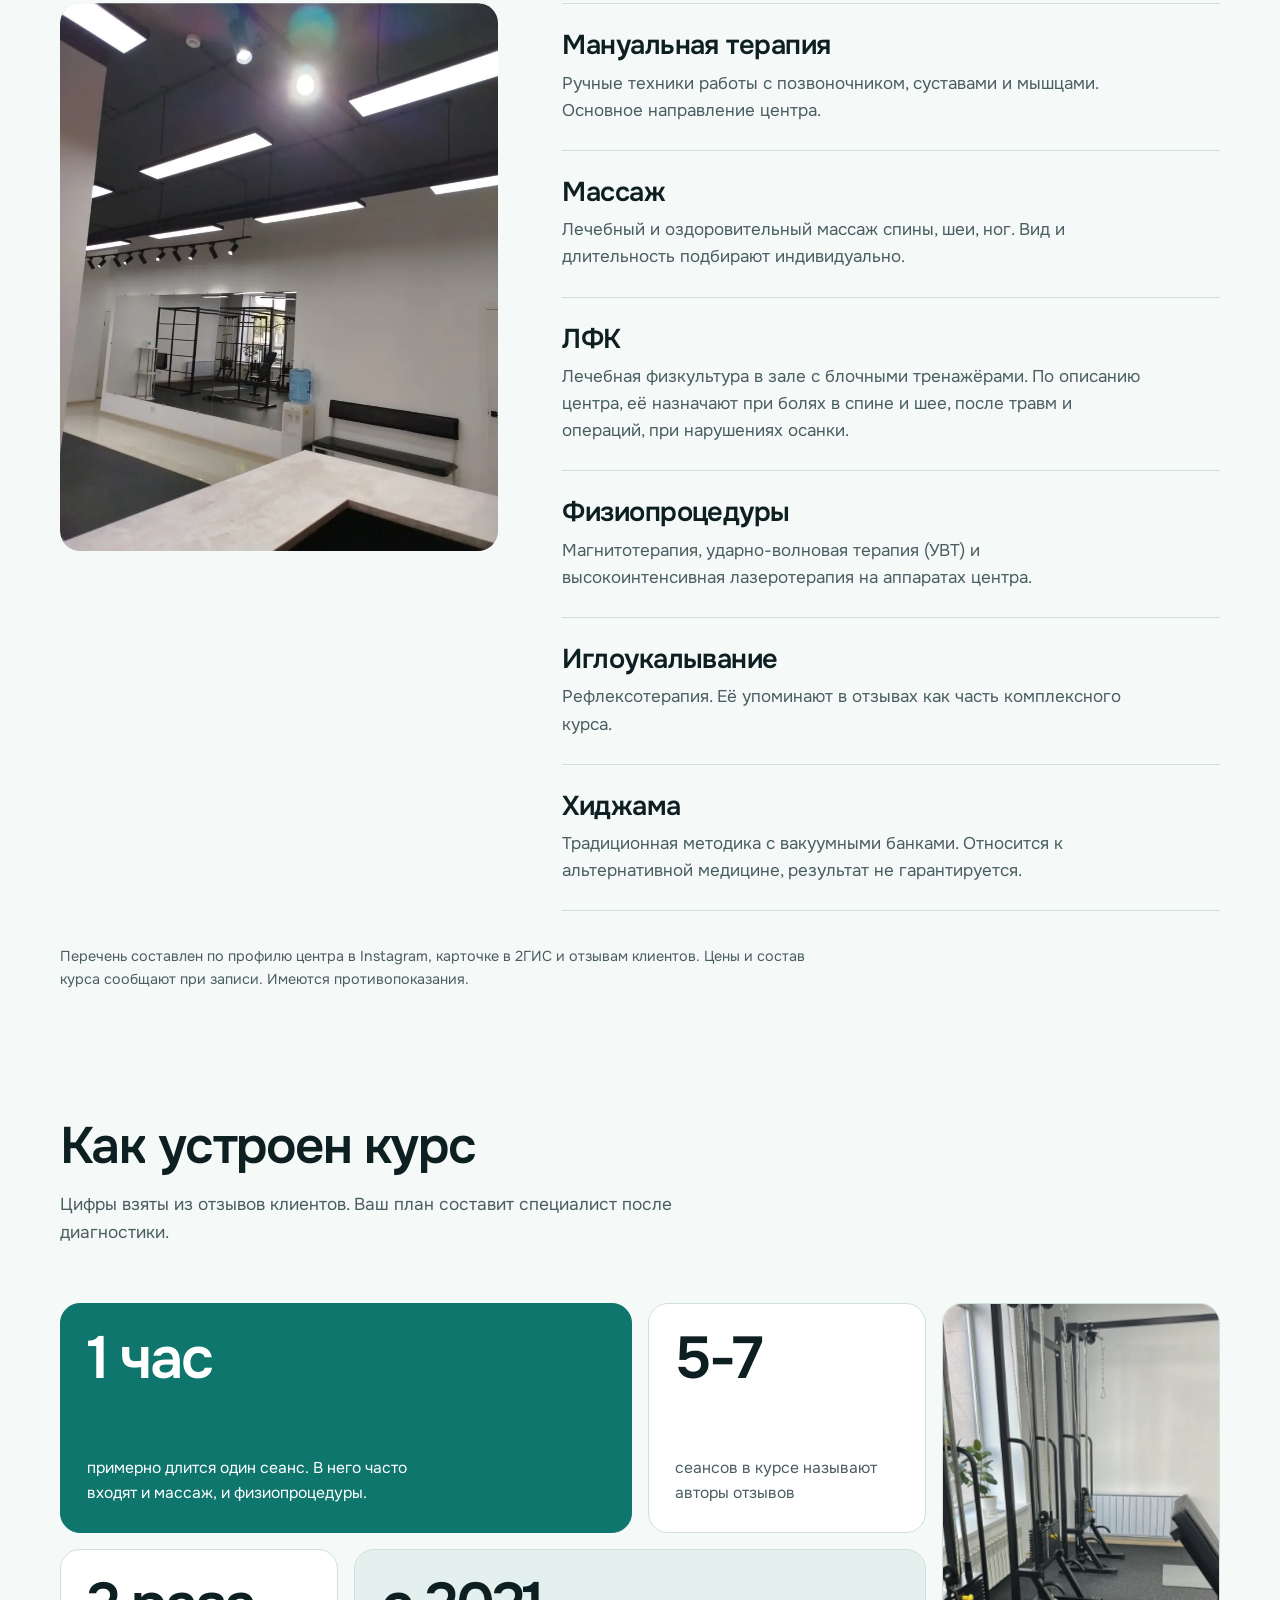
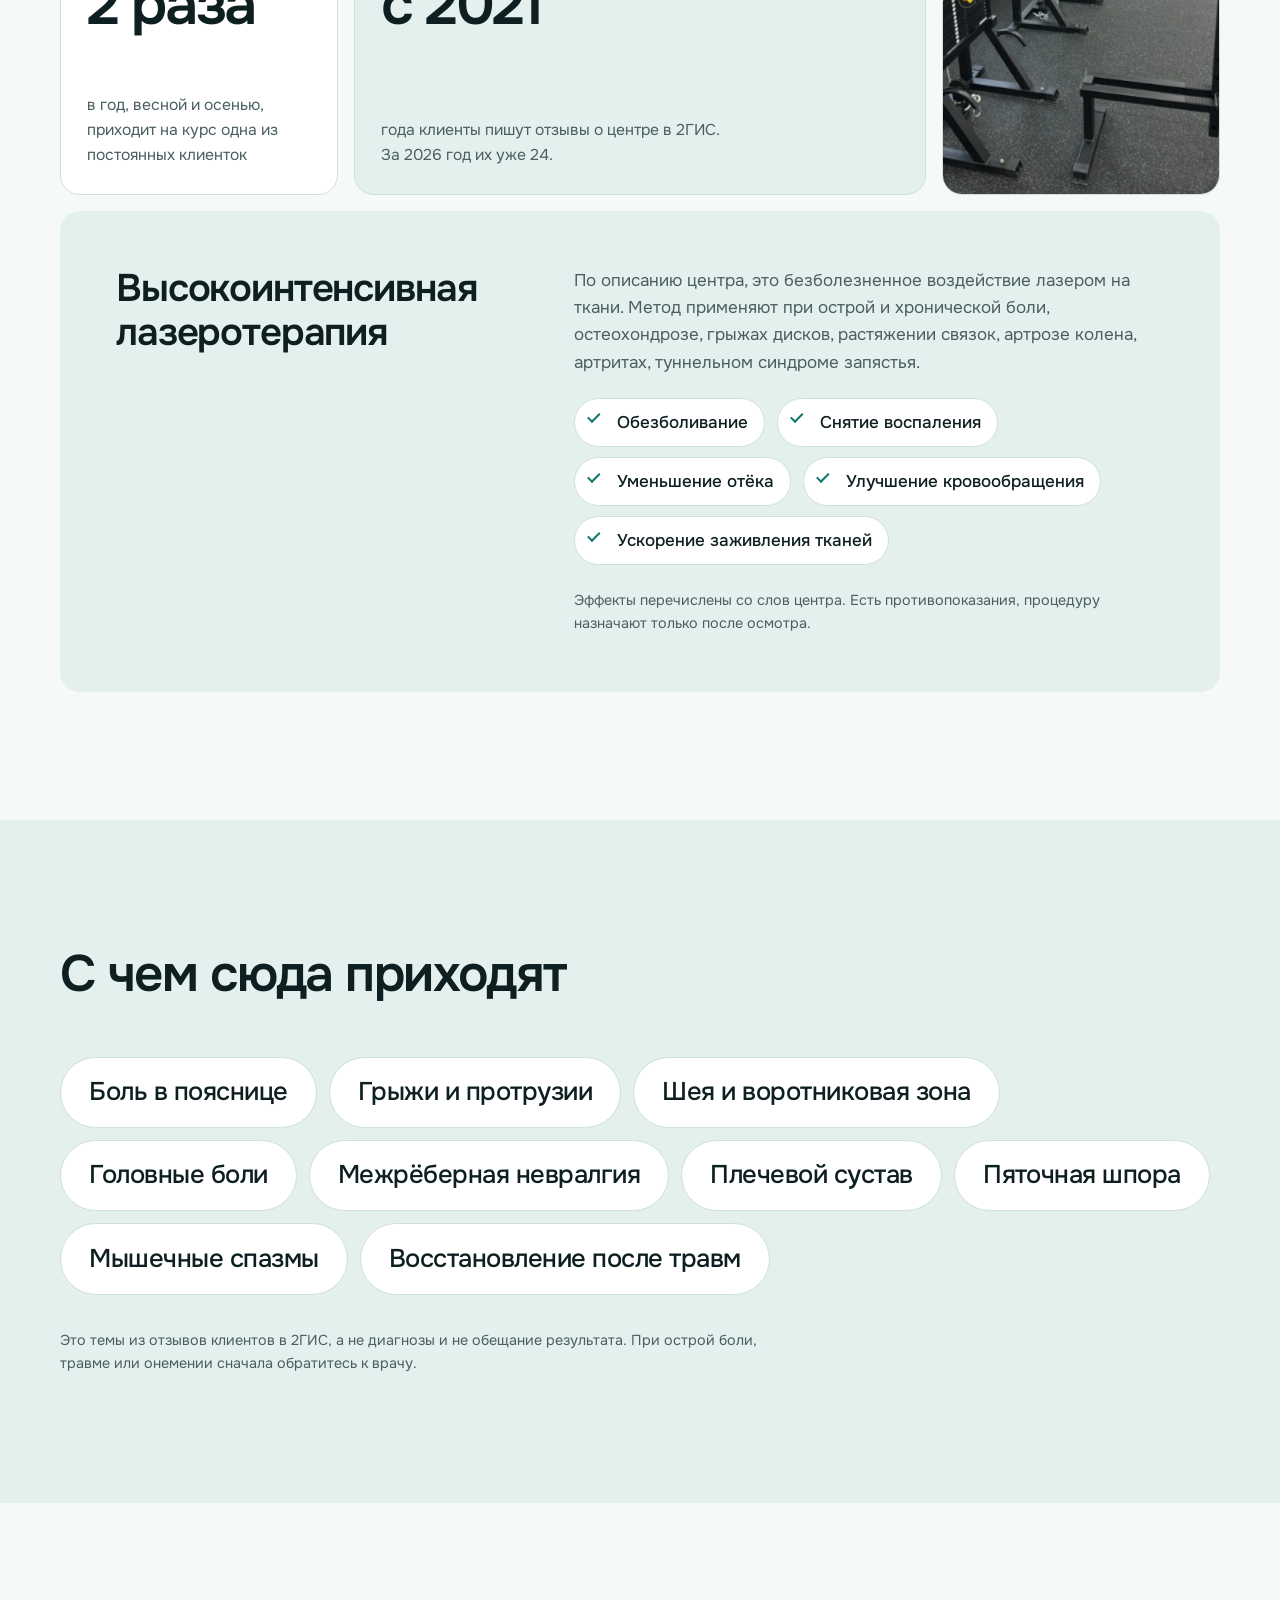
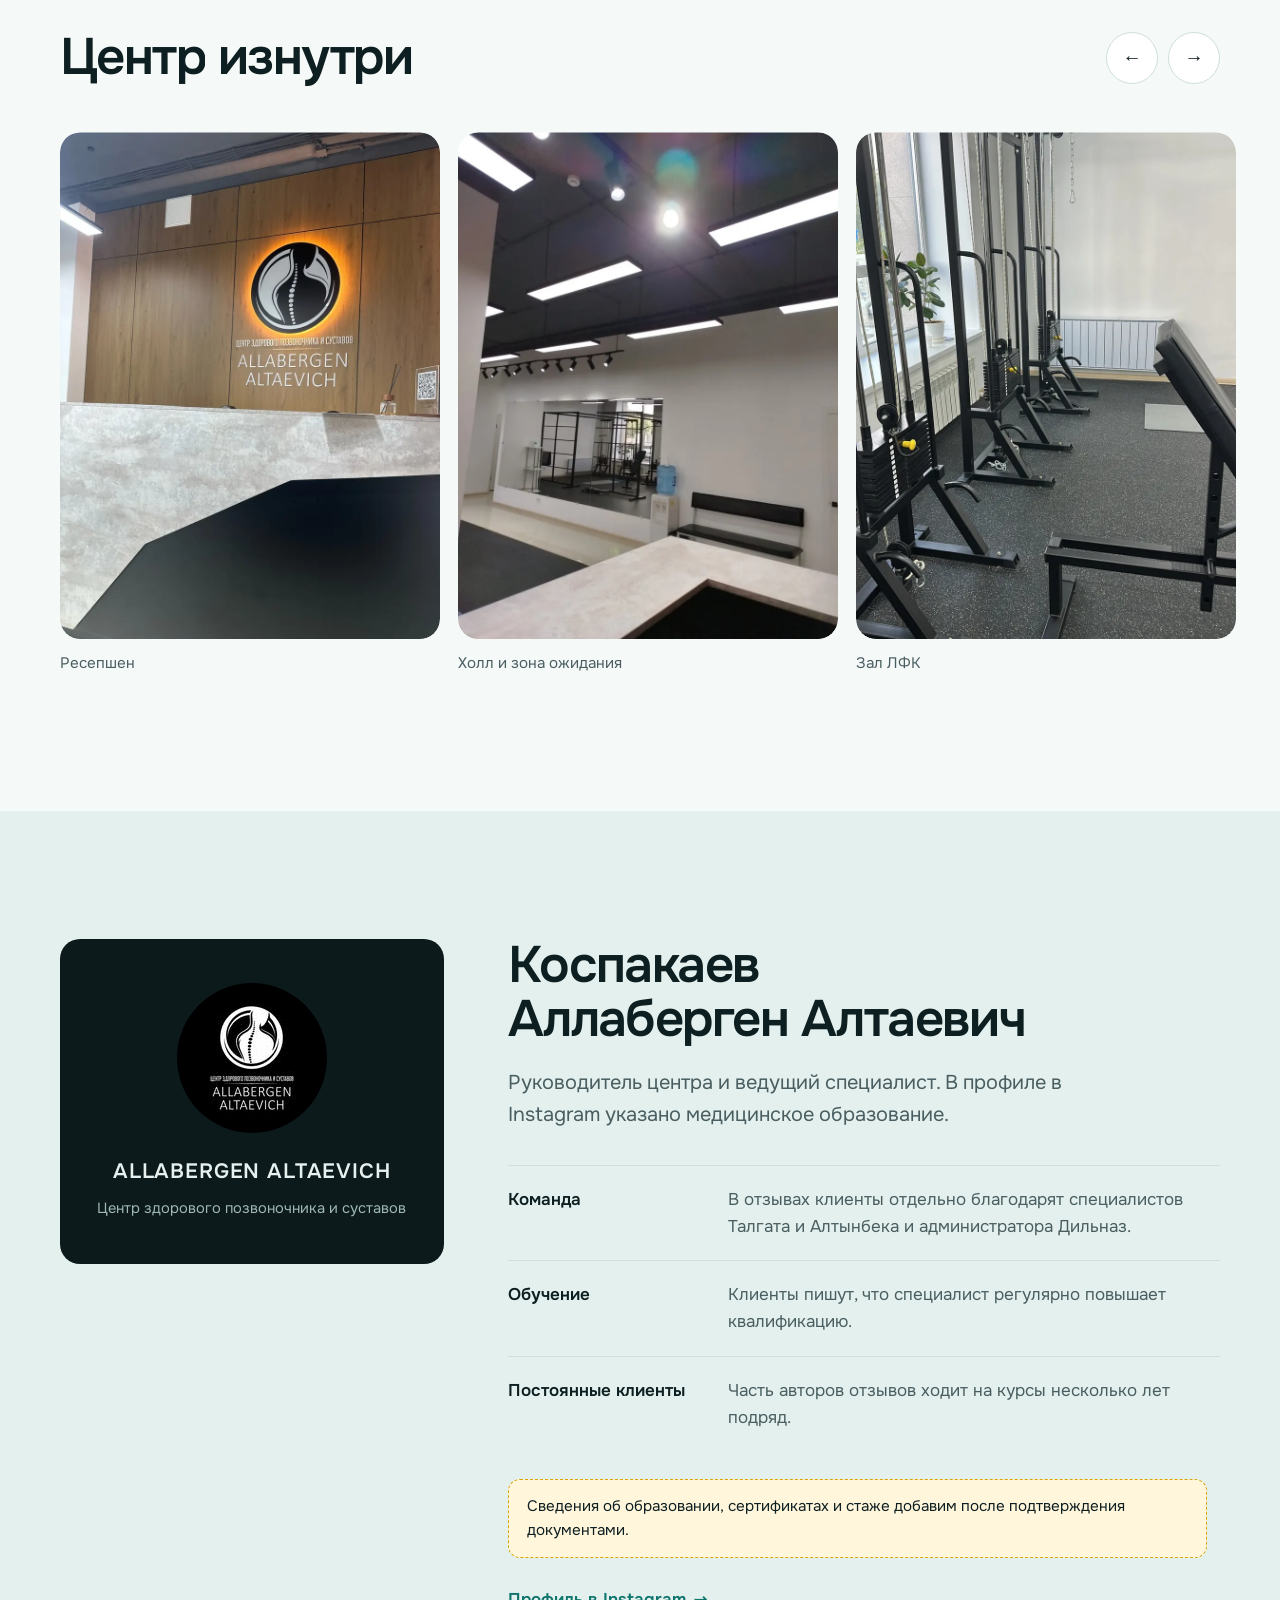
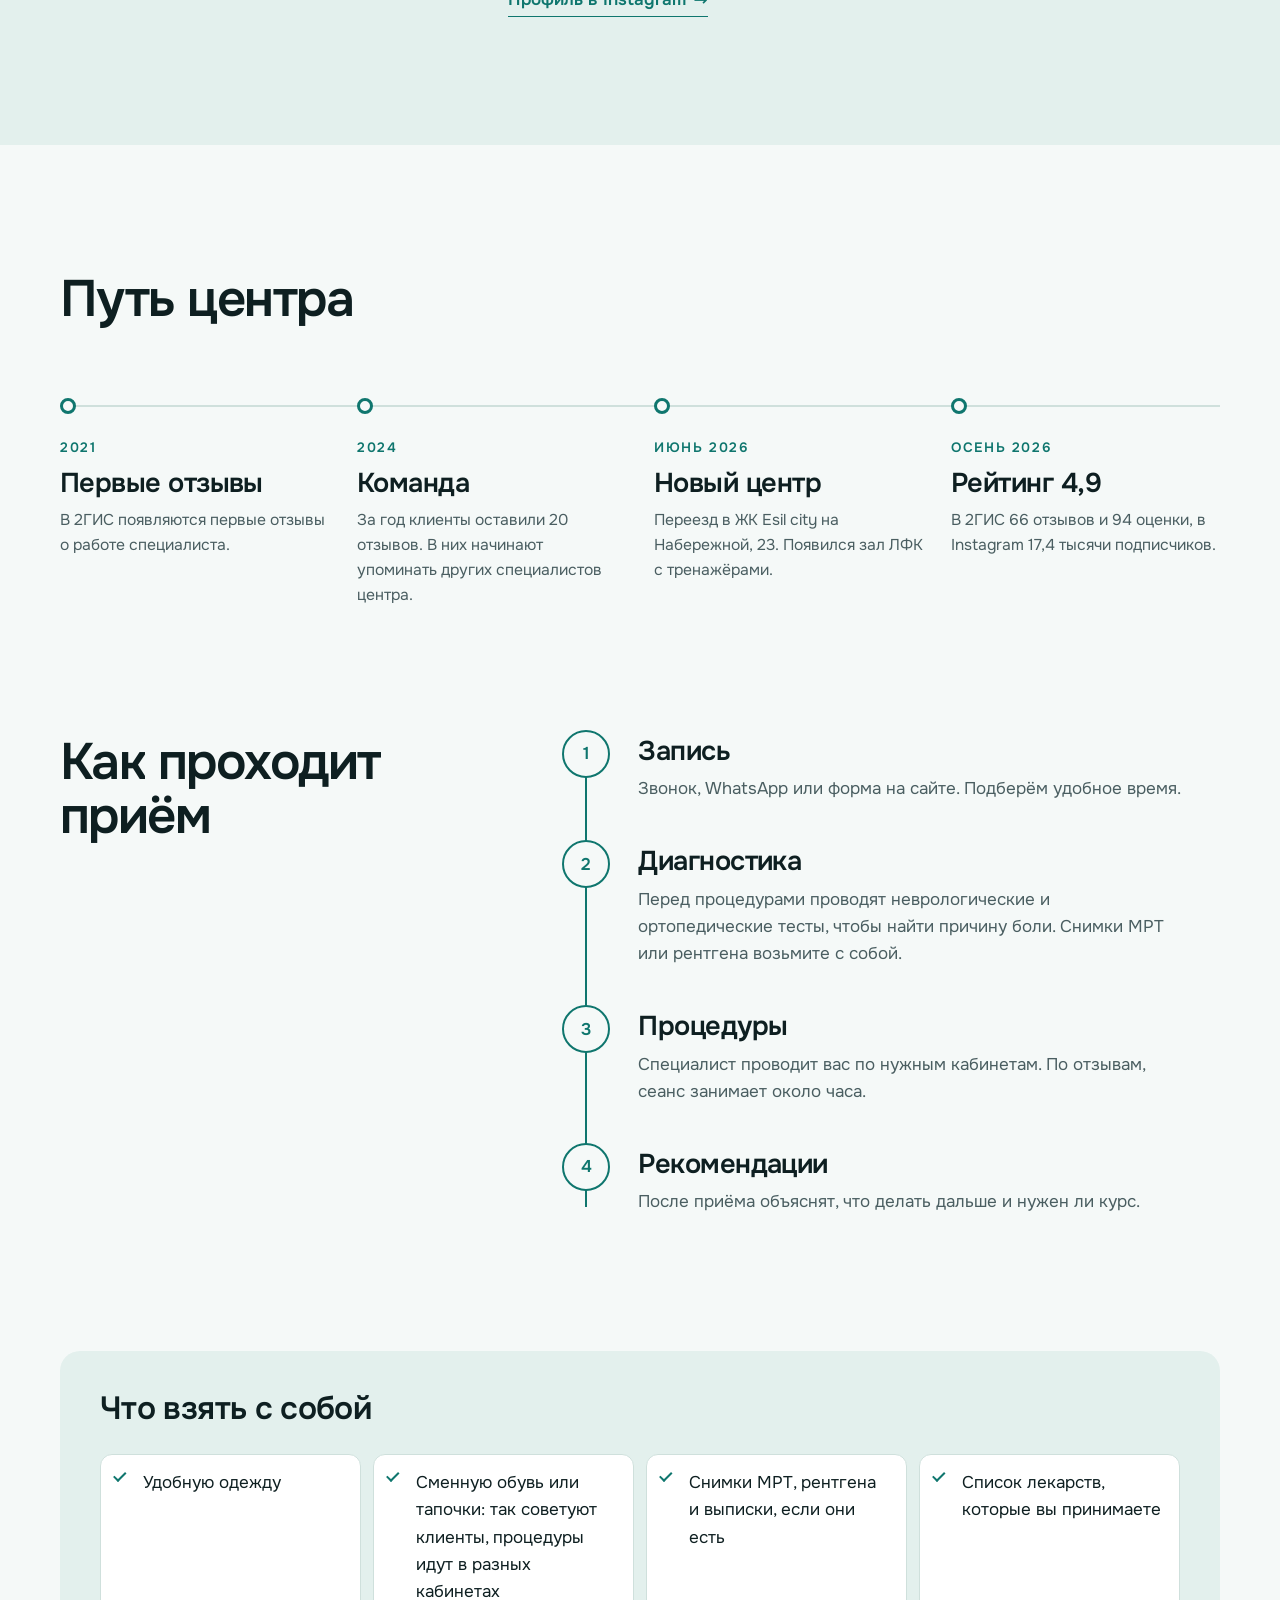
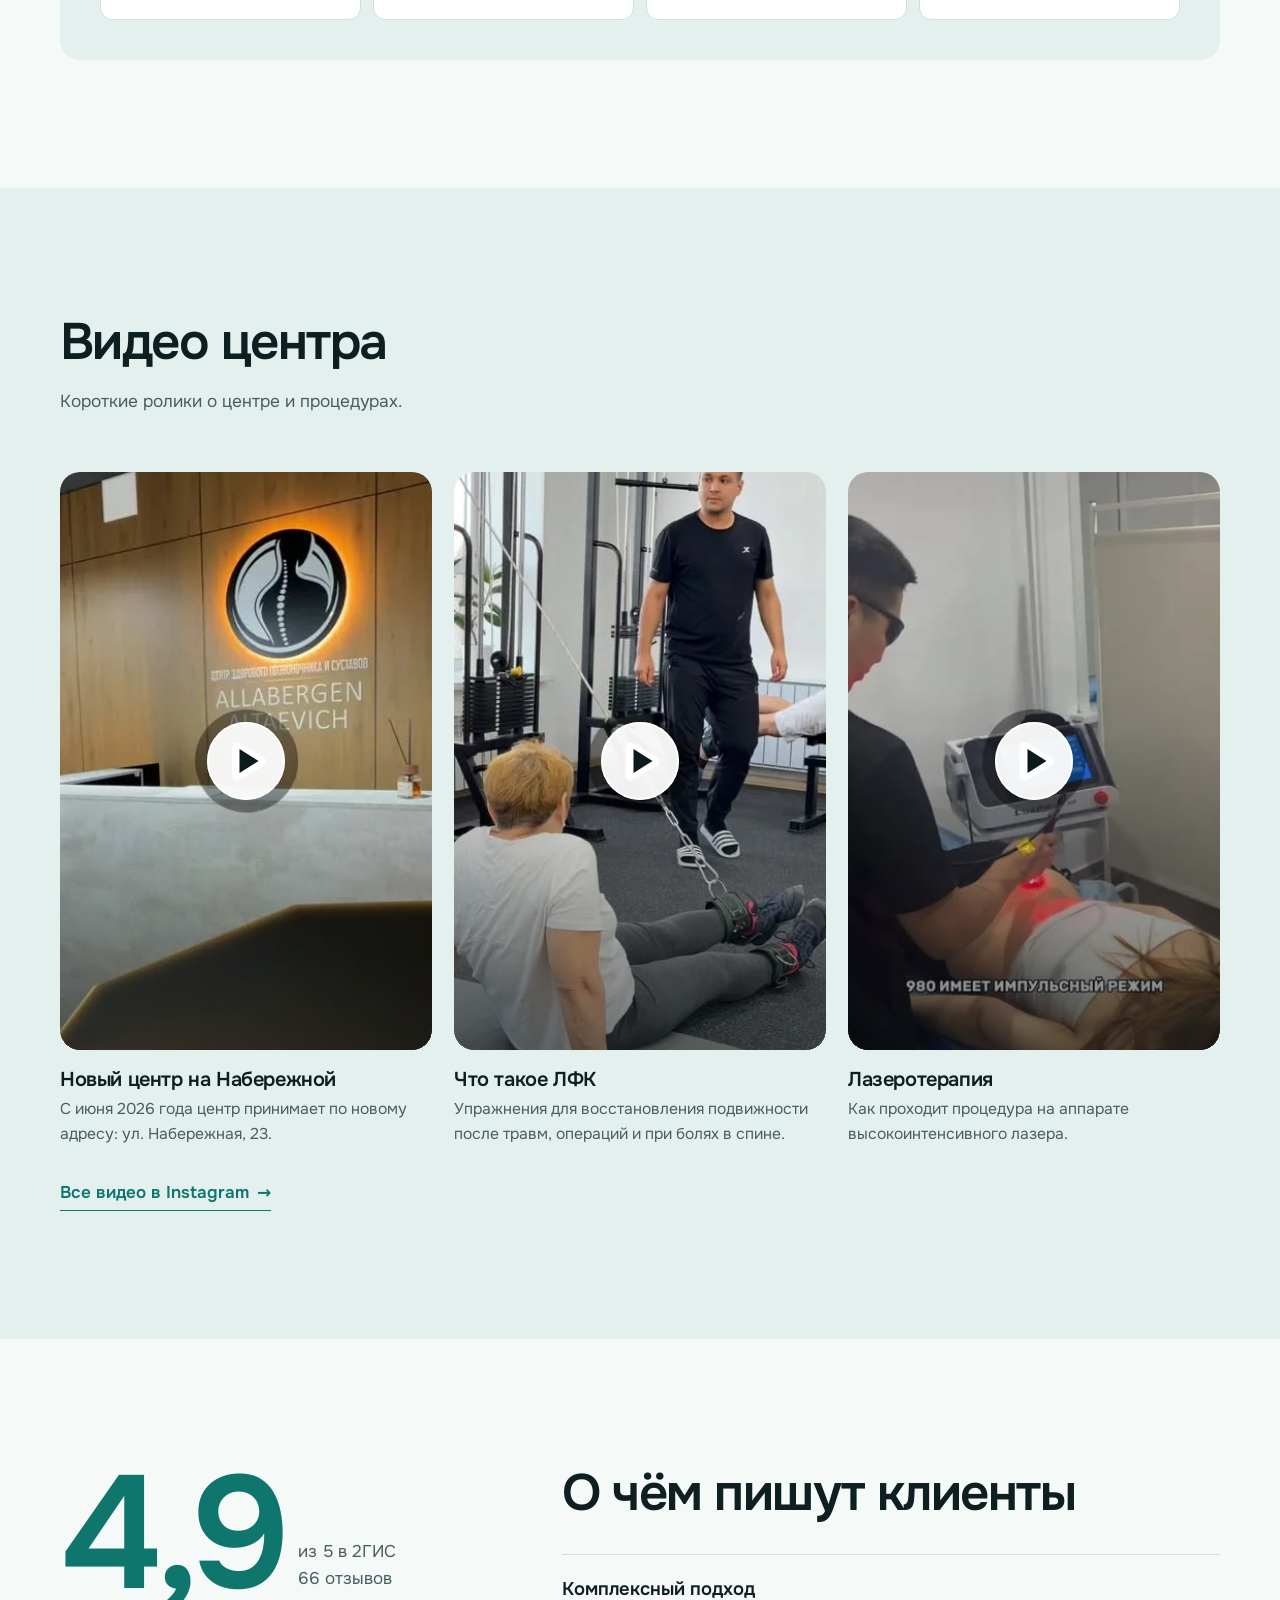
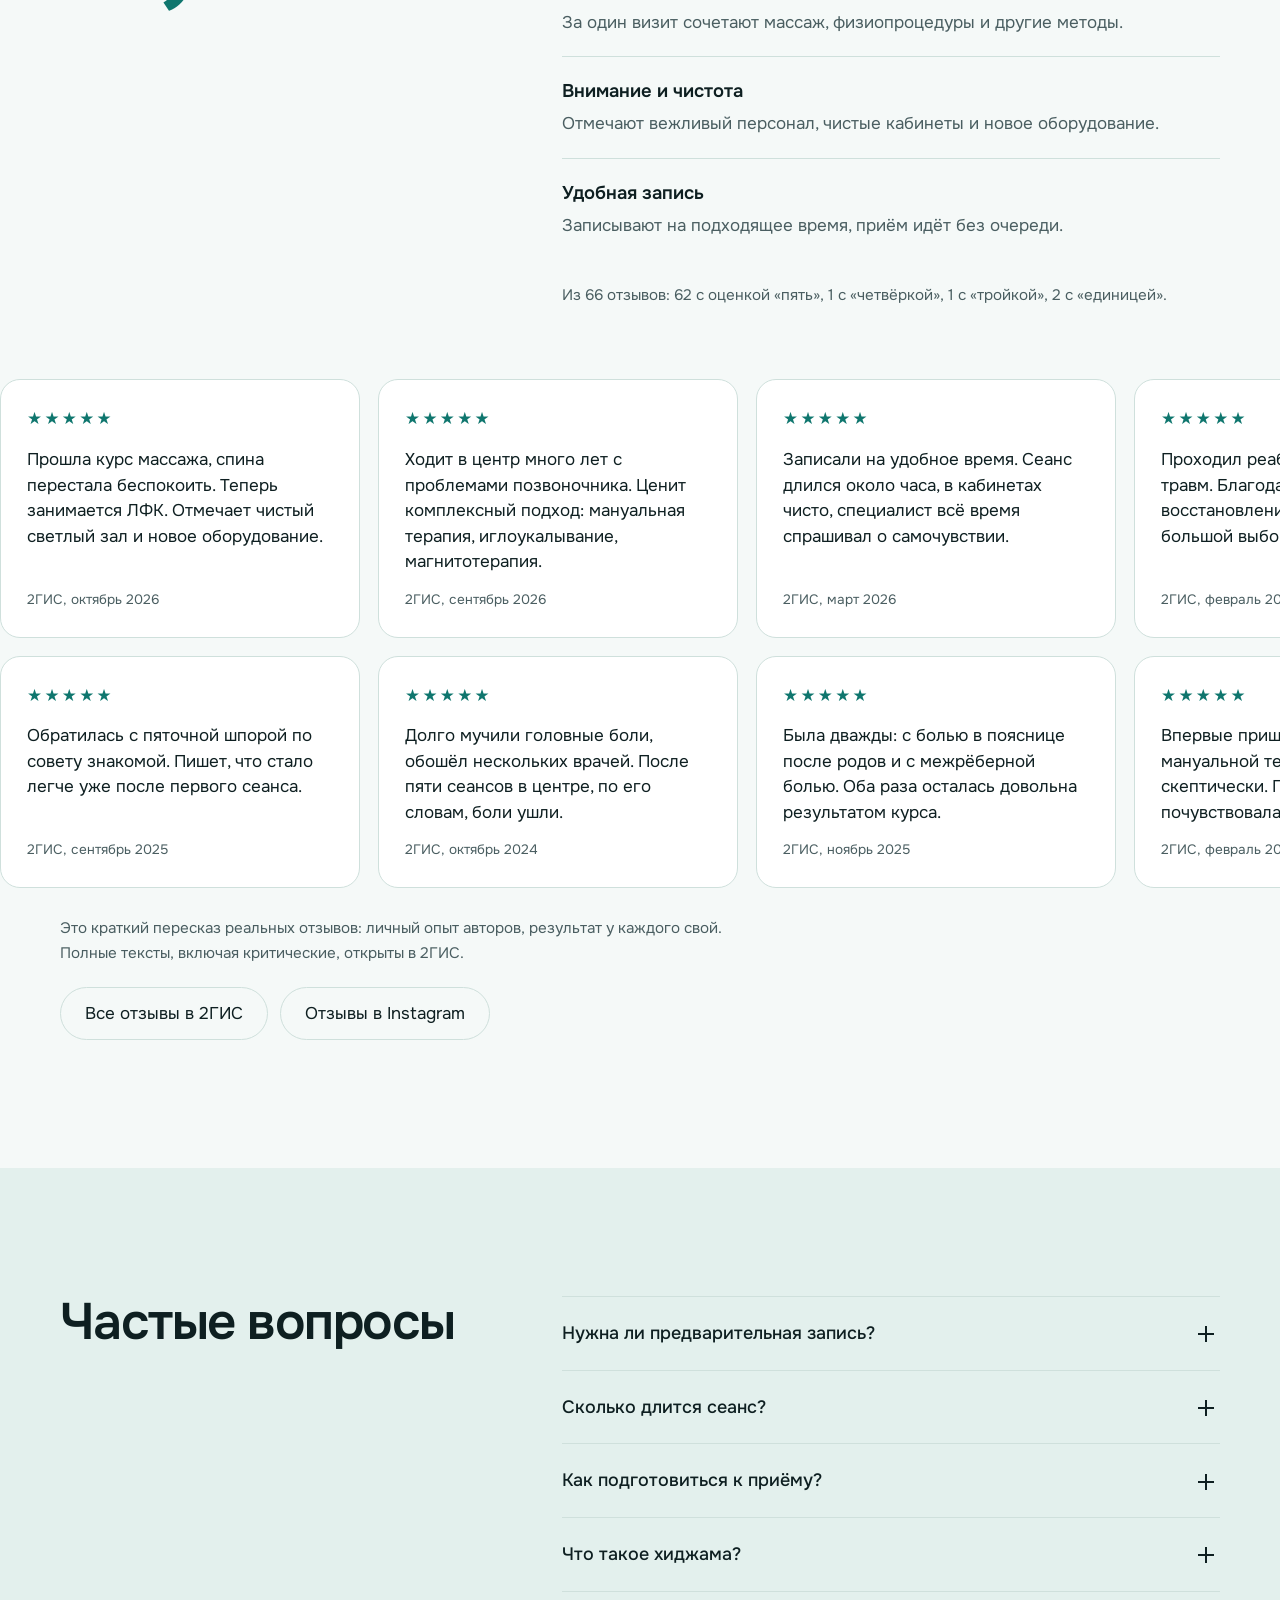
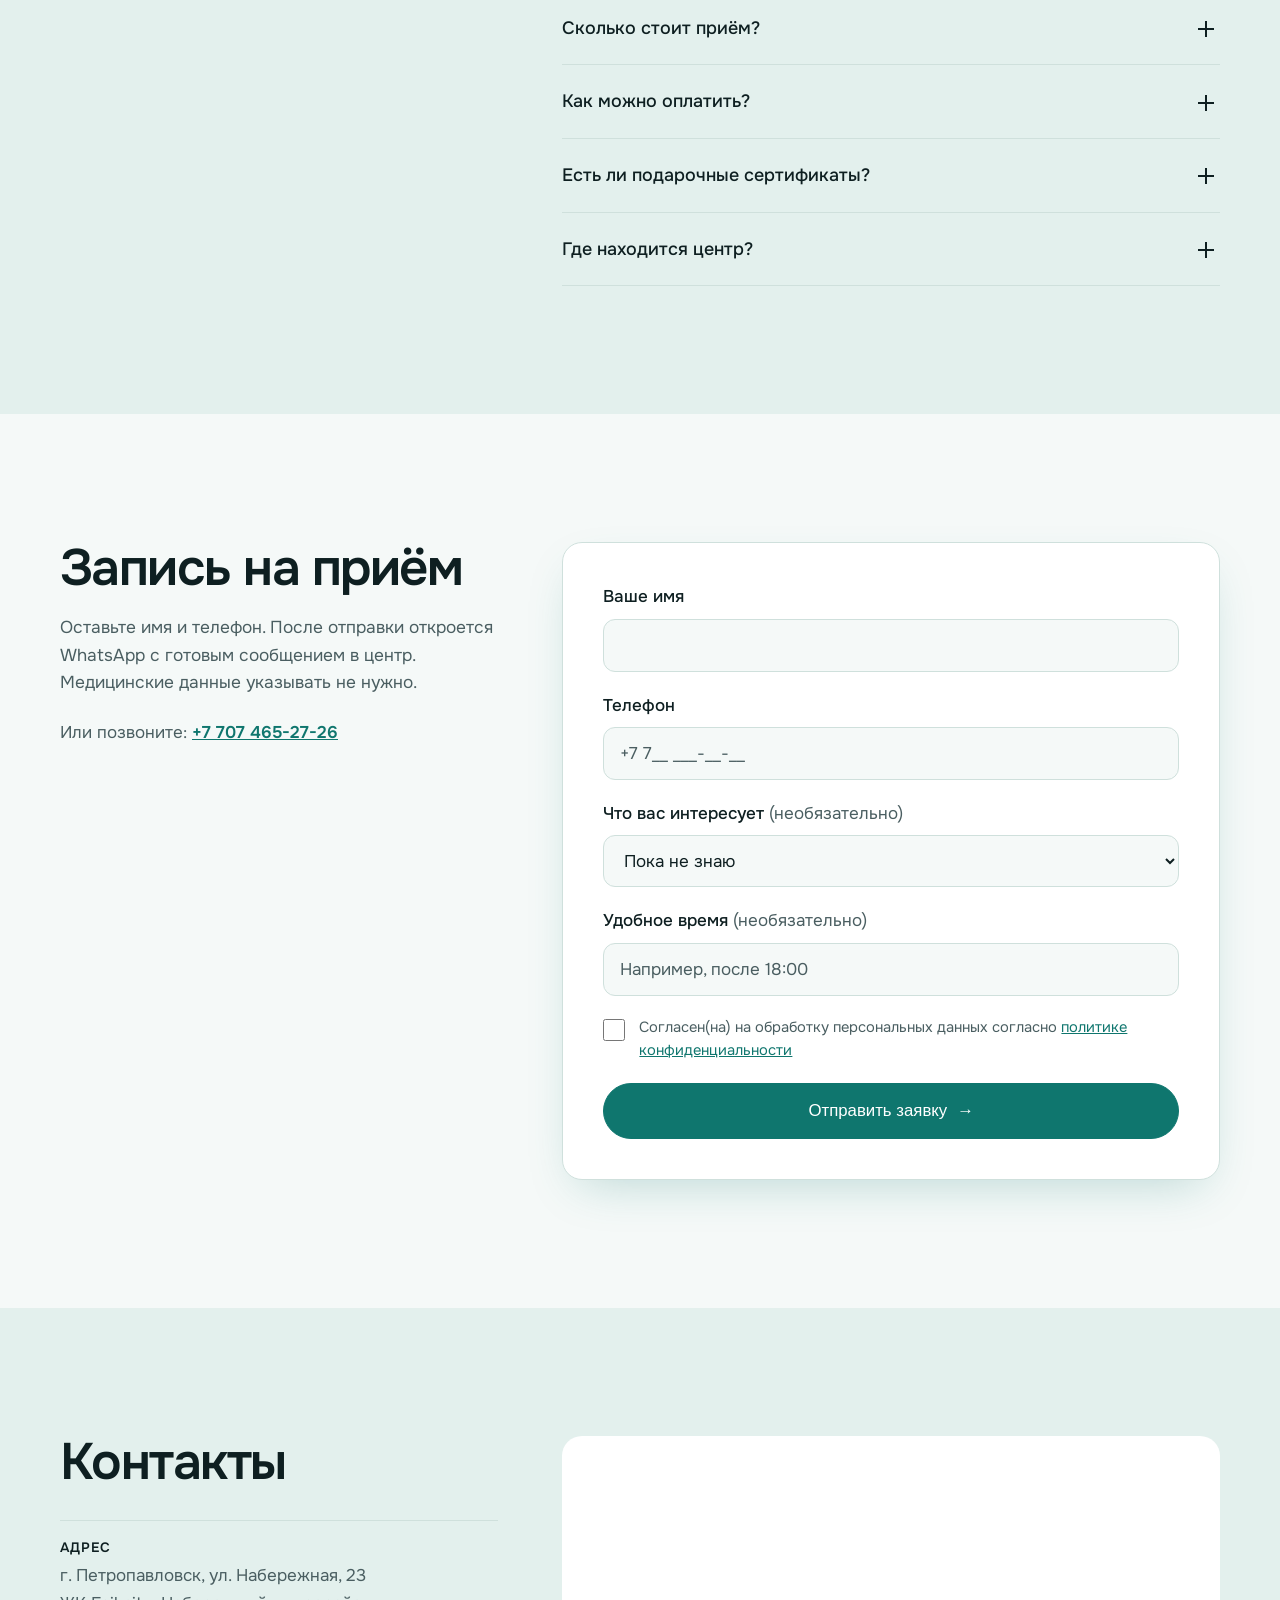
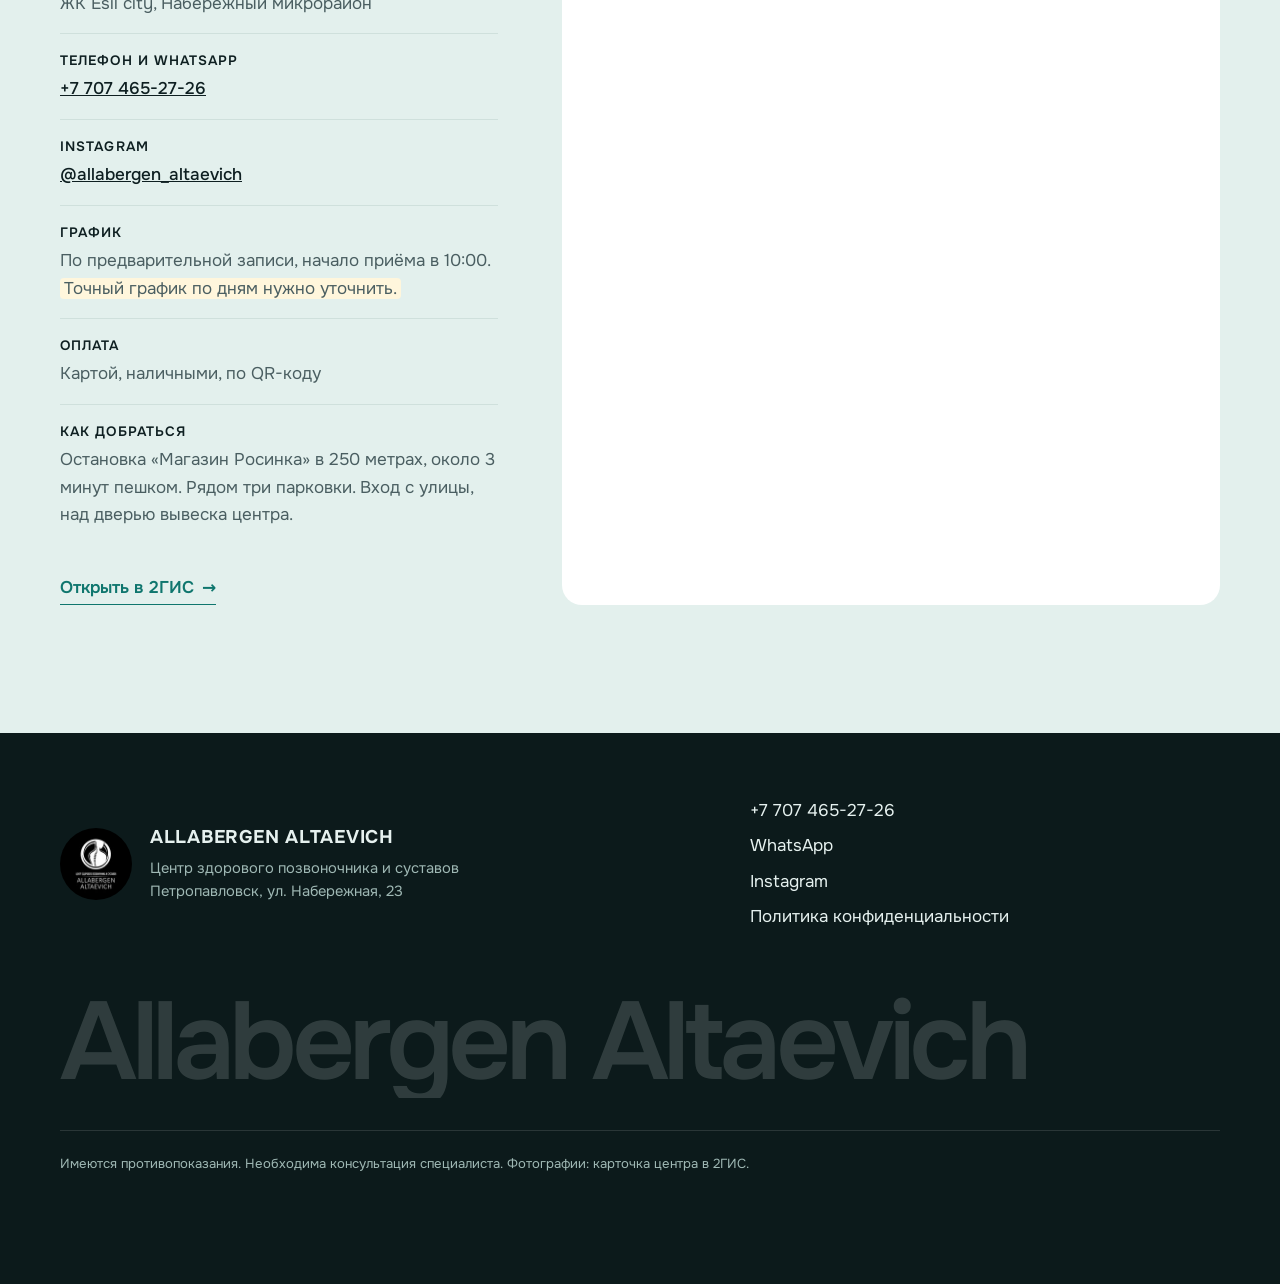
==== commit 968daa62: "Отзывы едут сами, позвоночник-навигатор, заставка, блоки Курс и Путь центра, памятка Co-Authored-By:" ====
--- a/index.html
+++ b/index.html
@@ -17,7 +17,7 @@
 <link rel="preload" href="fonts/onest-cyr.woff2" as="font" type="font/woff2" crossorigin>
 <link rel="preload" href="images/reception.webp" as="image" fetchpriority="high">
 <link rel="stylesheet" href="style.css">
-<script>document.documentElement.classList.add("js")</script>
+<script>document.documentElement.classList.add("js");try{if(sessionStorage.getItem("seen"))document.documentElement.classList.add("no-intro");sessionStorage.setItem("seen","1")}catch(e){}</script>
 
 <script type="application/ld+json">
 {
@@ -43,7 +43,9 @@
 </head>
 <body>
 <a class="skip" href="#main">Перейти к содержимому</a>
+<div class="intro" aria-hidden="true"><img src="images/logo.jpg" alt="" width="150" height="150"></div>
 <div class="progress" aria-hidden="true"></div>
+<nav class="spine" id="spine" aria-label="Разделы страницы"></nav>
 <div id="top-sentinel" aria-hidden="true"></div>
 
 <header class="header" id="header">
@@ -146,6 +148,37 @@
   </div>
 </section>
 
+<section class="sec sec--flush" id="course">
+  <div class="wrap">
+    <h2 data-reveal>Как устроен курс</h2>
+    <p class="sec__sub" data-reveal>Цифры взяты из отзывов клиентов. Ваш план составит специалист после диагностики.</p>
+    <ul class="bento">
+      <li class="bento__a" data-reveal><strong>1 час</strong><span>примерно длится один сеанс. В него часто входят и массаж, и физиопроцедуры.</span></li>
+      <li class="bento__b" data-reveal><strong>5-7</strong><span>сеансов в курсе называют авторы отзывов</span></li>
+      <li class="bento__c" data-reveal data-clip><img src="images/gym.webp" alt="Блочные тренажёры в зале ЛФК" width="800" height="1422" loading="lazy"></li>
+      <li class="bento__d" data-reveal><strong>2 раза</strong><span>в год, весной и осенью, приходит на курс одна из постоянных клиенток</span></li>
+      <li class="bento__e" data-reveal><strong>с 2021</strong><span>года клиенты пишут отзывы о центре в 2ГИС. За 2026 год их уже 24.</span></li>
+    </ul>
+
+    <div class="feature">
+      <div class="feature__text">
+        <h3 data-reveal>Высокоинтенсивная лазеротерапия</h3>
+      </div>
+      <div class="feature__text">
+        <p data-reveal>По описанию центра, это безболезненное воздействие лазером на ткани. Метод применяют при острой и хронической боли, остеохондрозе, грыжах дисков, растяжении связок, артрозе колена, артритах, туннельном синдроме запястья.</p>
+        <ul class="ticks">
+          <li data-reveal>Обезболивание</li>
+          <li data-reveal>Снятие воспаления</li>
+          <li data-reveal>Уменьшение отёка</li>
+          <li data-reveal>Улучшение кровообращения</li>
+          <li data-reveal>Ускорение заживления тканей</li>
+        </ul>
+        <p class="disclaimer" data-reveal>Эффекты перечислены со слов центра. Есть противопоказания, процедуру назначают только после осмотра.</p>
+      </div>
+    </div>
+  </div>
+</section>
+
 <section class="sec sec--tint" id="help">
   <div class="wrap help">
     <h2 data-reveal>С чем сюда приходят</h2>
@@ -203,7 +236,19 @@
   </div>
 </section>
 
-<section class="sec" id="steps">
+<section class="sec" id="history">
+  <div class="wrap">
+    <h2 data-reveal>Путь центра</h2>
+    <ol class="tl">
+      <li data-reveal><strong>2021</strong><h3>Первые отзывы</h3><p>В 2ГИС появляются первые отзывы о работе специалиста.</p></li>
+      <li data-reveal><strong>2024</strong><h3>Команда</h3><p>За год клиенты оставили 20 отзывов. В них начинают упоминать других специалистов центра.</p></li>
+      <li data-reveal><strong>Июнь 2026</strong><h3>Новый центр</h3><p>Переезд в ЖК Esil city на Набережной, 23. Появился зал ЛФК с тренажёрами.</p></li>
+      <li data-reveal><strong>Осень 2026</strong><h3>Рейтинг 4,9</h3><p>В 2ГИС 66 отзывов и 94 оценки, в Instagram 17,4 тысячи подписчиков.</p></li>
+    </ol>
+  </div>
+</section>
+
+<section class="sec sec--flush" id="steps">
   <div class="wrap steps">
     <h2 data-reveal>Как проходит приём</h2>
     <ol class="steps__list">
@@ -212,6 +257,15 @@
       <li data-reveal><h3>Процедуры</h3><p>Специалист проводит вас по нужным кабинетам. По отзывам, сеанс занимает около часа.</p></li>
       <li data-reveal><h3>Рекомендации</h3><p>После приёма объяснят, что делать дальше и нужен ли курс.</p></li>
     </ol>
+    <div class="memo" data-reveal>
+      <h3>Что взять с собой</h3>
+      <ul class="ticks ticks--row">
+        <li data-reveal>Удобную одежду</li>
+        <li data-reveal>Сменную обувь или тапочки: так советуют клиенты, процедуры идут в разных кабинетах</li>
+        <li data-reveal>Снимки МРТ, рентгена и выписки, если они есть</li>
+        <li data-reveal>Список лекарств, которые вы принимаете</li>
+      </ul>
+    </div>
   </div>
 </section>
 
@@ -304,6 +358,7 @@
       <details data-reveal><summary>Что такое хиджама?</summary><div><p>Традиционная методика с вакуумными банками. Относится к альтернативной медицине и подходит не всем. Противопоказания специалист уточняет перед процедурой.</p></div></details>
       <details data-reveal><summary>Сколько стоит приём?</summary><div><p>Стоимость зависит от вида и количества процедур. Актуальные цены сообщат при записи.</p></div></details>
       <details data-reveal><summary>Как можно оплатить?</summary><div><p>Банковской картой, наличными или по QR-коду.</p></div></details>
+      <details data-reveal><summary>Есть ли подарочные сертификаты?</summary><div><p>По отзывам клиентов, в центре можно купить сертификат в подарок. Условия и номинал уточняйте при звонке.</p></div></details>
       <details data-reveal><summary>Где находится центр?</summary><div><p>Петропавловск, улица Набережная, 23, ЖК Esil city. Вход с улицы, над дверью вывеска Allabergen Altaevich. Рядом есть парковки.</p></div></details>
     </div>
   </div>
@@ -364,6 +419,7 @@
         <p data-reveal><strong>Instagram</strong><a href="https://www.instagram.com/allabergen_altaevich/" target="_blank" rel="noopener">@allabergen_altaevich</a></p>
         <p data-reveal><strong>График</strong>По предварительной записи, начало приёма в 10:00. <span class="placeholder-inline">Точный график по дням нужно уточнить.</span></p>
         <p data-reveal><strong>Оплата</strong>Картой, наличными, по QR-коду</p>
+        <p data-reveal><strong>Как добраться</strong>Остановка «Магазин Росинка» в 250 метрах, около 3 минут пешком. Рядом три парковки. Вход с улицы, над дверью вывеска центра.</p>
       </address>
       <a class="link-arrow" data-reveal href="https://2gis.kz/petropavlovsk/firm/70000001054442229" target="_blank" rel="noopener">Открыть в 2ГИС <i aria-hidden="true">→</i></a>
     </div>
--- a/style.css
+++ b/style.css
@@ -365,8 +365,8 @@
   .js h2[data-reveal] .w>span{transform:translateY(110%);transition:transform 1.1s var(--ease);transition-delay:calc(var(--k,0)*70ms)}
   .js h2[data-reveal].in .w>span{transform:none}
 
-  .js [data-clip],.js figure[data-reveal] .gal__btn,.js .vcard[data-reveal] .vcard__media{clip-path:inset(0 0 100% 0 round var(--r));transition:clip-path 1.4s var(--ease);transition-delay:calc(var(--i,0)*90ms)}
-  .js [data-clip].in,.js figure[data-reveal].in .gal__btn,.js .vcard[data-reveal].in .vcard__media{clip-path:inset(0 round var(--r))}
+  .js [data-clip]>img,.js figure[data-reveal] .gal__btn,.js .vcard[data-reveal] .vcard__media{clip-path:inset(0 0 100% 0 round var(--r));transition:clip-path 1.4s var(--ease);transition-delay:calc(var(--i,0)*90ms)}
+  .js [data-clip].in>img,.js figure[data-reveal].in .gal__btn,.js .vcard[data-reveal].in .vcard__media{clip-path:inset(0 round var(--r))}
 
   .vcard__play::after{animation:ring 2.6s var(--ease) infinite}
   @keyframes ring{from{transform:scale(1);opacity:.9}to{transform:scale(1.7);opacity:0}}
@@ -399,3 +399,124 @@
 @media (max-width:620px){
   .videos{grid-template-columns:1fr;max-width:380px}
 }
+
+/* ===== v5: позвоночник-навигатор, заставка, курс, история, памятка, бегущие отзывы ===== */
+@property --p{syntax:"<number>";inherits:true;initial-value:1}
+
+.sec--flush{padding-top:0}
+
+/* заставка с логотипом: показывается один раз за посещение */
+.intro{position:fixed;inset:0;z-index:300;background:var(--night);display:grid;place-items:center;pointer-events:none;visibility:hidden}
+.intro img{width:110px;height:110px;border-radius:50%}
+
+/* позвоночник: изогнут в начале страницы и выпрямляется по мере прокрутки */
+.spine{display:none}
+@media (min-width:1340px){
+  .progress{display:none}
+  .spine{position:fixed;right:22px;top:50%;translate:0 -50%;z-index:80;display:flex;flex-direction:column;align-items:center;gap:6px;padding:14px 10px}
+  .spine a{position:relative;display:block;width:20px;height:9px;border-radius:5px;background:var(--line);translate:calc(var(--off,0)*(1 - var(--p))*1px) 0;transition:background .5s var(--ease),width .5s var(--ease),height .5s var(--ease)}
+  .spine a::before{content:"";position:absolute;inset:-4px -12px}
+  .spine a:hover,.spine a:focus-visible{background:var(--accent-h);width:28px}
+  .spine a.is-on{background:var(--accent);width:30px;height:11px}
+  .spine a span{position:absolute;right:calc(100% + 14px);top:50%;translate:8px -50%;white-space:nowrap;font-size:.82rem;font-weight:500;color:var(--on-accent);background:var(--accent);padding:5px 12px;border-radius:999px;opacity:0;pointer-events:none;transition:opacity .4s var(--ease),translate .4s var(--ease)}
+  .spine a:hover span,.spine a:focus-visible span{opacity:1;translate:0 -50%}
+}
+
+/* курс в цифрах */
+.bento{display:grid;grid-template-columns:repeat(4,1fr);grid-auto-rows:minmax(190px,auto);gap:16px;margin-top:clamp(32px,5vw,56px)}
+.bento li{background:var(--surface);border:1px solid var(--line);border-radius:var(--r);padding:26px;display:flex;flex-direction:column;justify-content:space-between;gap:18px;transition:opacity 1s var(--ease),translate 1s var(--ease),border-color .5s var(--ease),box-shadow .5s var(--ease)}
+.bento li:hover{border-color:var(--accent);box-shadow:var(--shadow)}
+.bento strong{font-size:clamp(2.2rem,4.6vw,3.8rem);font-weight:600;letter-spacing:-.04em;line-height:1;white-space:nowrap}
+.bento span{color:var(--muted);font-size:.98rem;max-width:22em}
+.bento__a{grid-column:span 2;background:var(--accent)!important;border-color:var(--accent)!important}
+.bento__a strong,.bento__a span{color:var(--on-accent)}
+.bento__c{grid-row:span 2;padding:0!important;overflow:hidden}
+.bento__c img{width:100%;height:100%;object-fit:cover;transition:transform 1.4s var(--ease)}
+.bento__c:hover img{transform:scale(1.06)}
+.bento__e{grid-column:span 2;background:var(--tint)!important}
+
+.feature{display:grid;grid-template-columns:.8fr 1.2fr;gap:clamp(28px,5vw,72px);align-items:start;margin-top:16px;background:var(--tint);border-radius:var(--r);padding:clamp(26px,4.5vw,56px)}
+.feature__img{margin:0;border-radius:var(--r);overflow:hidden;aspect-ratio:1/1;max-height:520px}
+.feature__img img{width:100%;height:100%;object-fit:cover}
+.feature__text h3{font-size:clamp(1.6rem,3vw,2.4rem);letter-spacing:-.03em}
+.feature__text>p{color:var(--muted);max-width:40em}
+.feature__text .ticks{margin-top:22px}
+.feature__text .disclaimer{margin-top:24px}
+
+.ticks{display:flex;flex-wrap:wrap;gap:10px 12px;margin-top:26px}
+.ticks li{position:relative;padding:10px 16px 10px 42px;border:1.5px solid var(--line);border-radius:999px;background:var(--surface);font-weight:500}
+.ticks li::before{content:"";position:absolute;left:17px;top:50%;width:12px;height:7px;margin-top:-6px;border-left:2.5px solid var(--accent);border-bottom:2.5px solid var(--accent);rotate:-45deg;transform-origin:0 100%}
+.ticks--row li{border-radius:var(--r-in);flex:1 1 240px;font-weight:400;padding-top:14px;padding-bottom:14px}
+.ticks--row li::before{top:26px}
+
+/* история */
+.tl{position:relative;display:grid;grid-template-columns:repeat(4,1fr);gap:28px;margin-top:clamp(40px,6vw,72px);padding-top:38px;view-timeline:--tl block}
+.tl::before,.tl::after{content:"";position:absolute;left:0;right:0;top:6px;height:2px;background:var(--line)}
+.tl::after{background:var(--accent);transform-origin:0 50%}
+.tl li{position:relative}
+.tl li::before{content:"";position:absolute;left:0;top:-39px;width:16px;height:16px;border-radius:50%;background:var(--bg);border:3px solid var(--accent);z-index:1}
+.tl strong{display:block;font-size:.85rem;font-weight:600;letter-spacing:.12em;text-transform:uppercase;color:var(--accent);margin-bottom:10px}
+.tl p{color:var(--muted);margin-top:8px;font-size:.98rem}
+
+/* памятка */
+.memo{grid-column:1/-1;margin-top:clamp(40px,6vw,72px);background:var(--tint);border-radius:var(--r);padding:clamp(24px,4vw,40px)}
+.memo h3{font-size:clamp(1.4rem,2.6vw,2rem)}
+
+/* отзывы едут сами */
+.rv__row{gap:0;padding-inline:0}
+.rv__row li{margin-right:18px}
+
+@media (prefers-reduced-motion:no-preference){
+  .rv__row{animation:rv-run 80s linear infinite!important;animation-timeline:auto!important;animation-range:normal!important}
+  .rv__row--back{animation-direction:reverse!important}
+  .rv:hover .rv__row,.rv:focus-within .rv__row{animation-play-state:paused}
+  @keyframes rv-run{to{transform:translateX(-50%)}}
+
+  html:not(.no-intro) .intro{visibility:visible;animation:intro-out .9s var(--ease) .75s forwards}
+  html:not(.no-intro) .intro img{animation:intro-logo 1.1s var(--ease) both}
+  @keyframes intro-out{to{transform:translateY(-100%);visibility:hidden}}
+  @keyframes intro-logo{from{opacity:0;scale:.7;rotate:-30deg}}
+  html:not(.no-intro) .hero__a{animation-delay:calc(1.05s + var(--d)*90ms)}
+  html:not(.no-intro) h1 .w>span{animation-delay:calc(1.1s + var(--d)*80ms)}
+  html:not(.no-intro) .hero__photo{animation-delay:1.05s}
+  html:not(.no-intro) .hero__photo img{animation-delay:1.05s,0s}
+  html:not(.no-intro) .header{animation-delay:1s}
+
+  .js .ticks li::before{scale:0;transition:scale .7s var(--ease);transition-delay:calc(.25s + var(--i,0)*80ms)}
+  .js .ticks li.in::before{scale:1}
+  .js .tl li::before{scale:0;transition:scale .8s var(--ease);transition-delay:calc(.2s + var(--i,0)*140ms)}
+  .js .tl li.in::before{scale:1}
+  .js .tl [data-reveal]{transition-delay:calc(var(--i,0)*140ms)}
+
+  .spine a{transition:background .5s var(--ease),width .5s var(--ease),height .5s var(--ease),translate .25s linear}
+  @supports (animation-timeline:scroll()){
+    .spine{animation:straighten linear both;animation-timeline:scroll(root)}
+    @keyframes straighten{from{--p:0}to{--p:1}}
+    .tl::after{animation:tl-draw linear both;animation-timeline:--tl;animation-range:entry 20% cover 45%}
+    @keyframes tl-draw{from{transform:scaleX(0)}}
+    @keyframes tl-draw-y{from{transform:scaleY(0)}}
+    .bento__c img,.feature__img img{animation:img-drift linear both;animation-timeline:view();scale:1.14}
+    @keyframes img-drift{from{translate:0 5%}to{translate:0 -5%}}
+  }
+}
+@media (hover:none){
+  .rv{overflow:hidden}
+  .rv__row{width:max-content;overflow:visible}
+}
+@media (prefers-reduced-motion:reduce){
+  .rv__row{width:auto;overflow-x:auto}
+}
+@media (max-width:1020px){
+  .bento{grid-template-columns:1fr 1fr}
+  .bento__c{grid-row:auto;grid-column:span 2;aspect-ratio:16/10}
+  .feature{grid-template-columns:1fr}
+  .feature__img{aspect-ratio:16/12;max-height:none}
+  .tl{grid-template-columns:1fr;gap:30px;padding-top:0;padding-left:34px}
+  .tl::before,.tl::after{left:7px;right:auto;top:6px;bottom:6px;width:2px;height:auto}
+  .tl::after{transform-origin:50% 0;animation-name:tl-draw-y!important}
+  .tl li::before{left:-34px;top:2px}
+}
+@media (max-width:520px){
+  .bento{grid-template-columns:1fr}
+  .bento__a,.bento__c,.bento__e{grid-column:auto}
+}
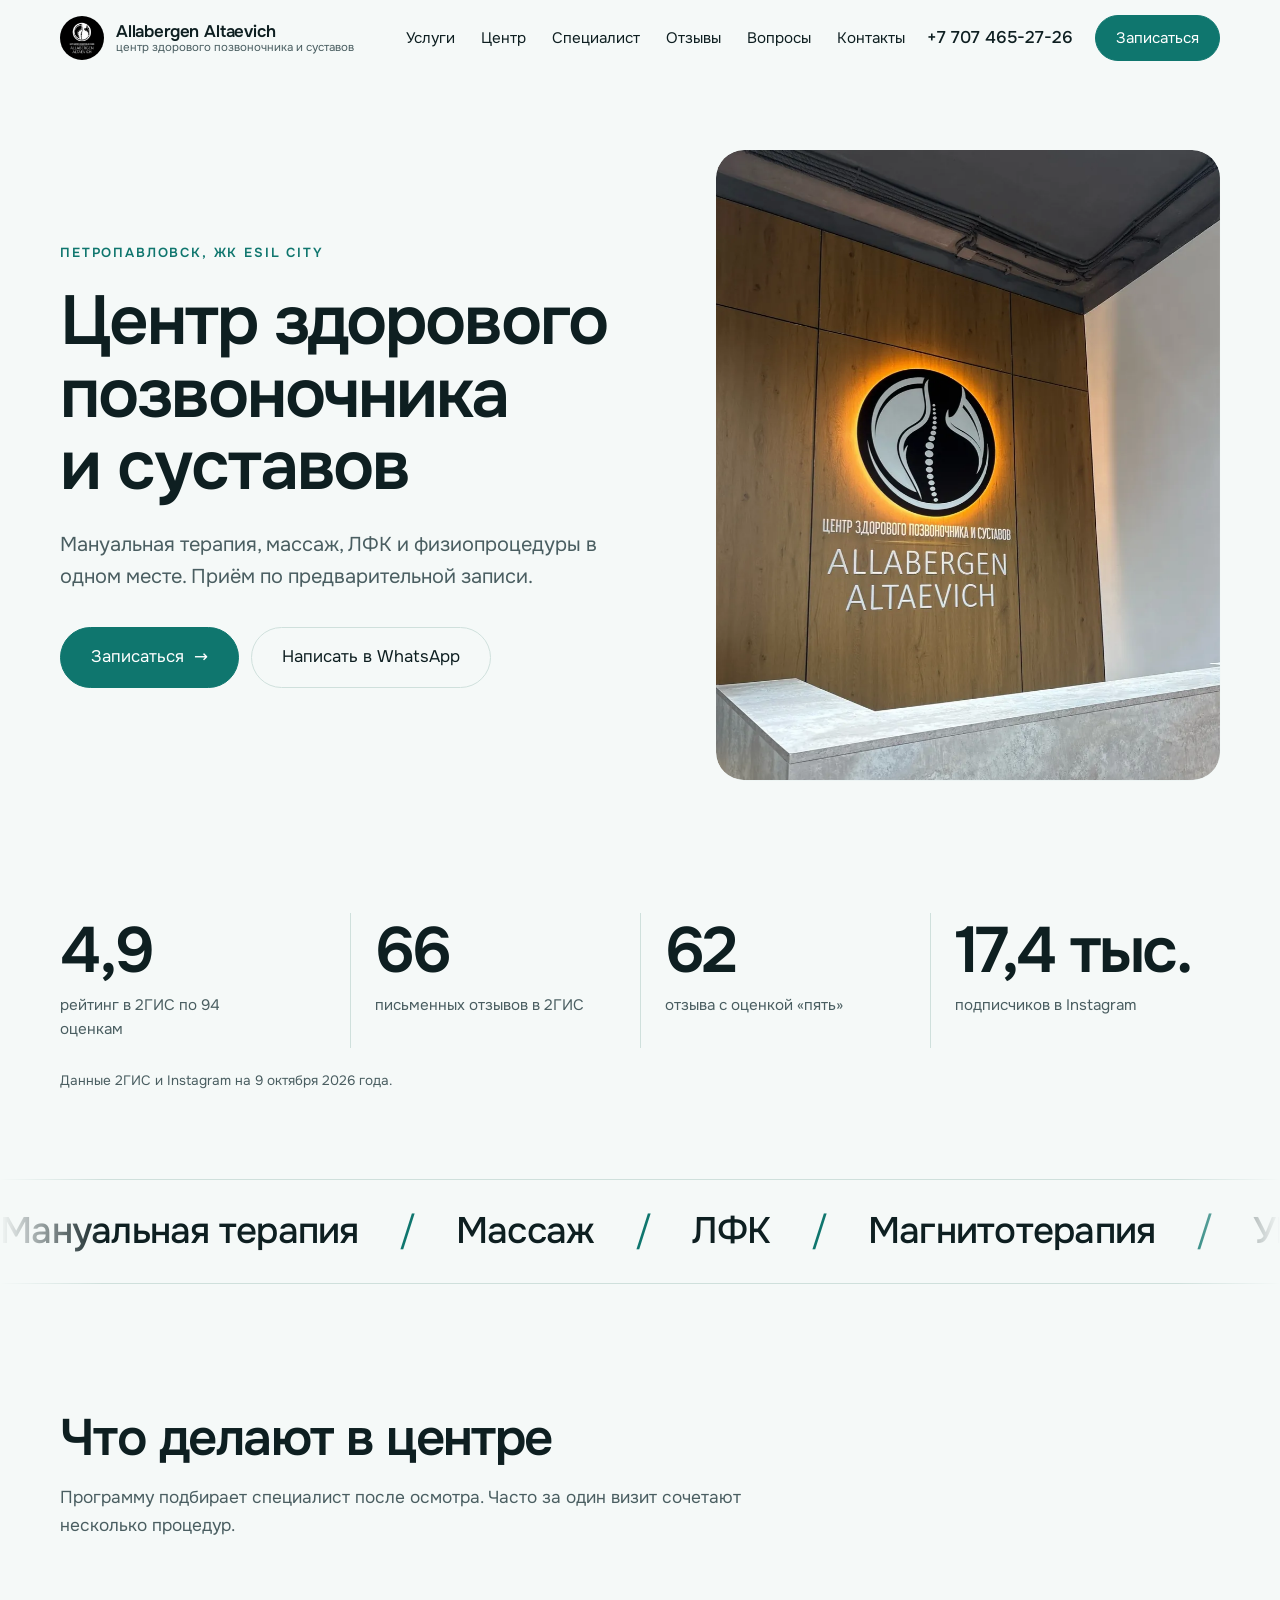
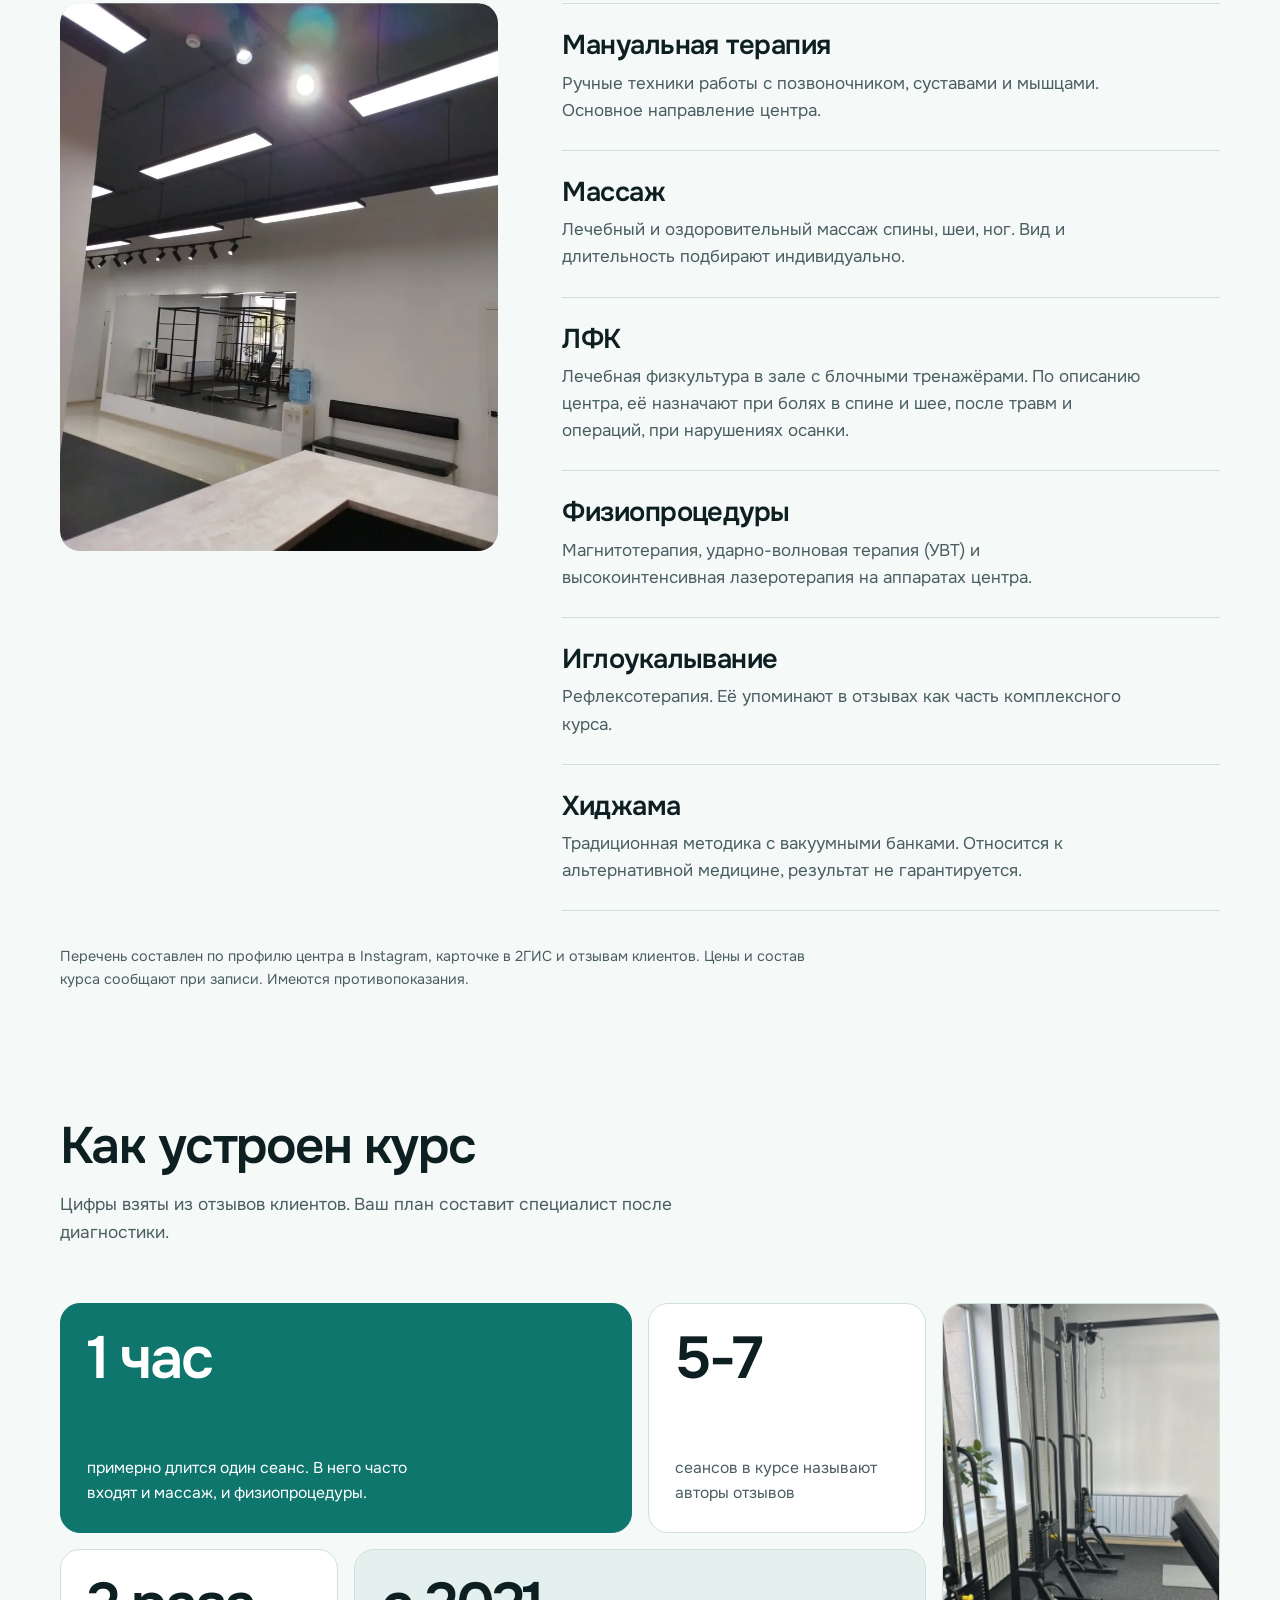
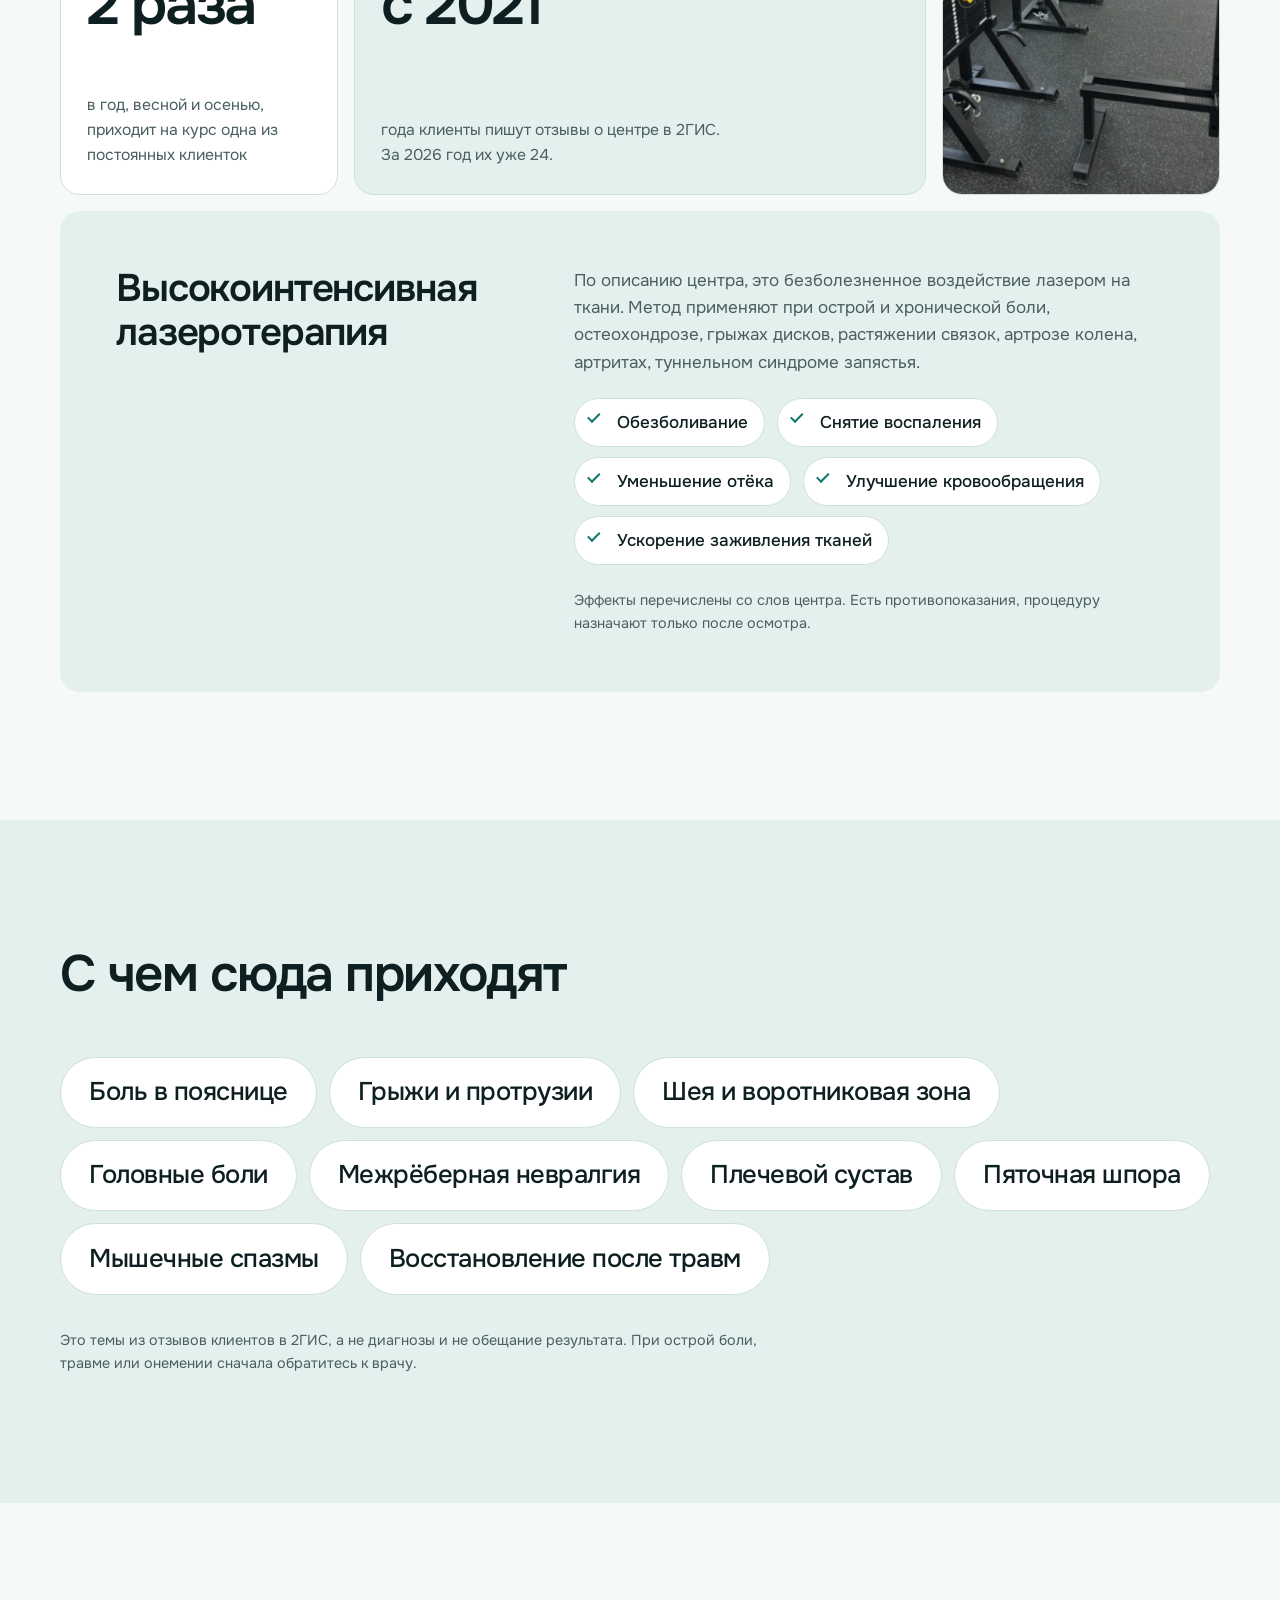
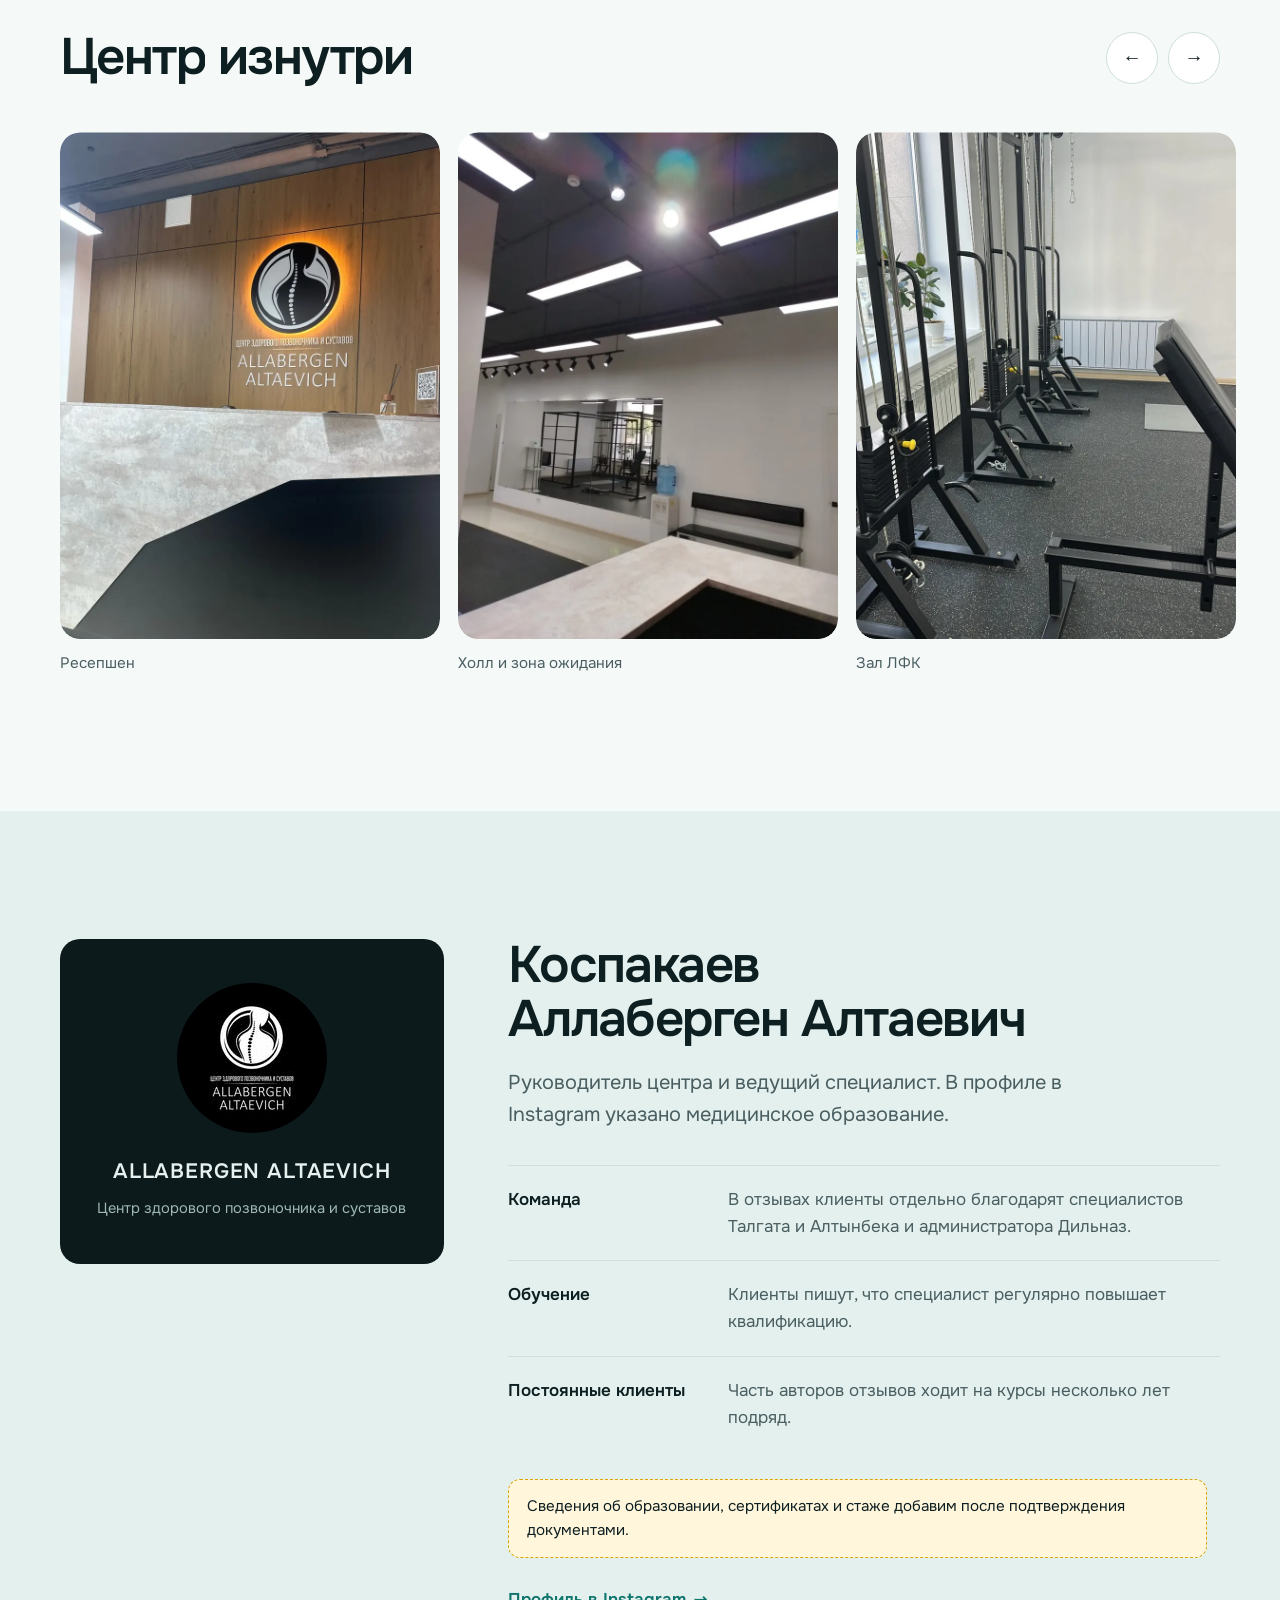
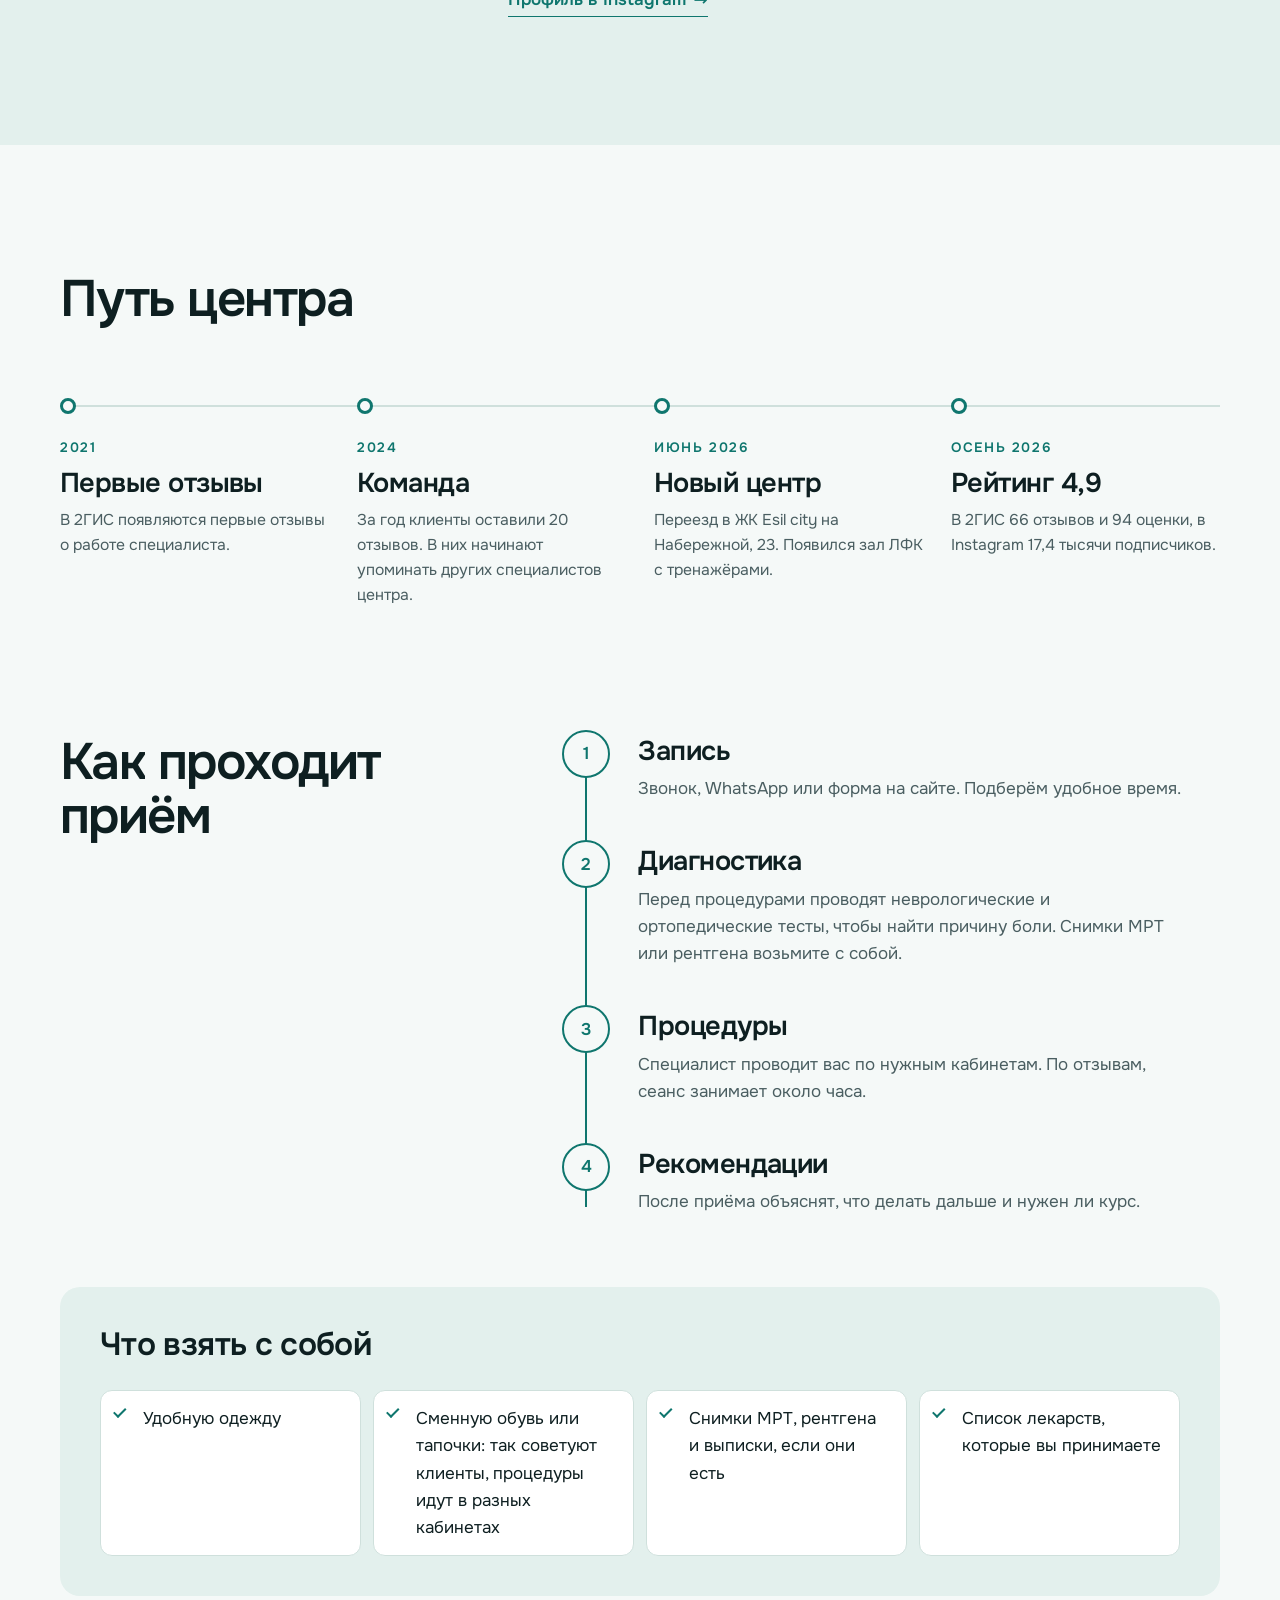
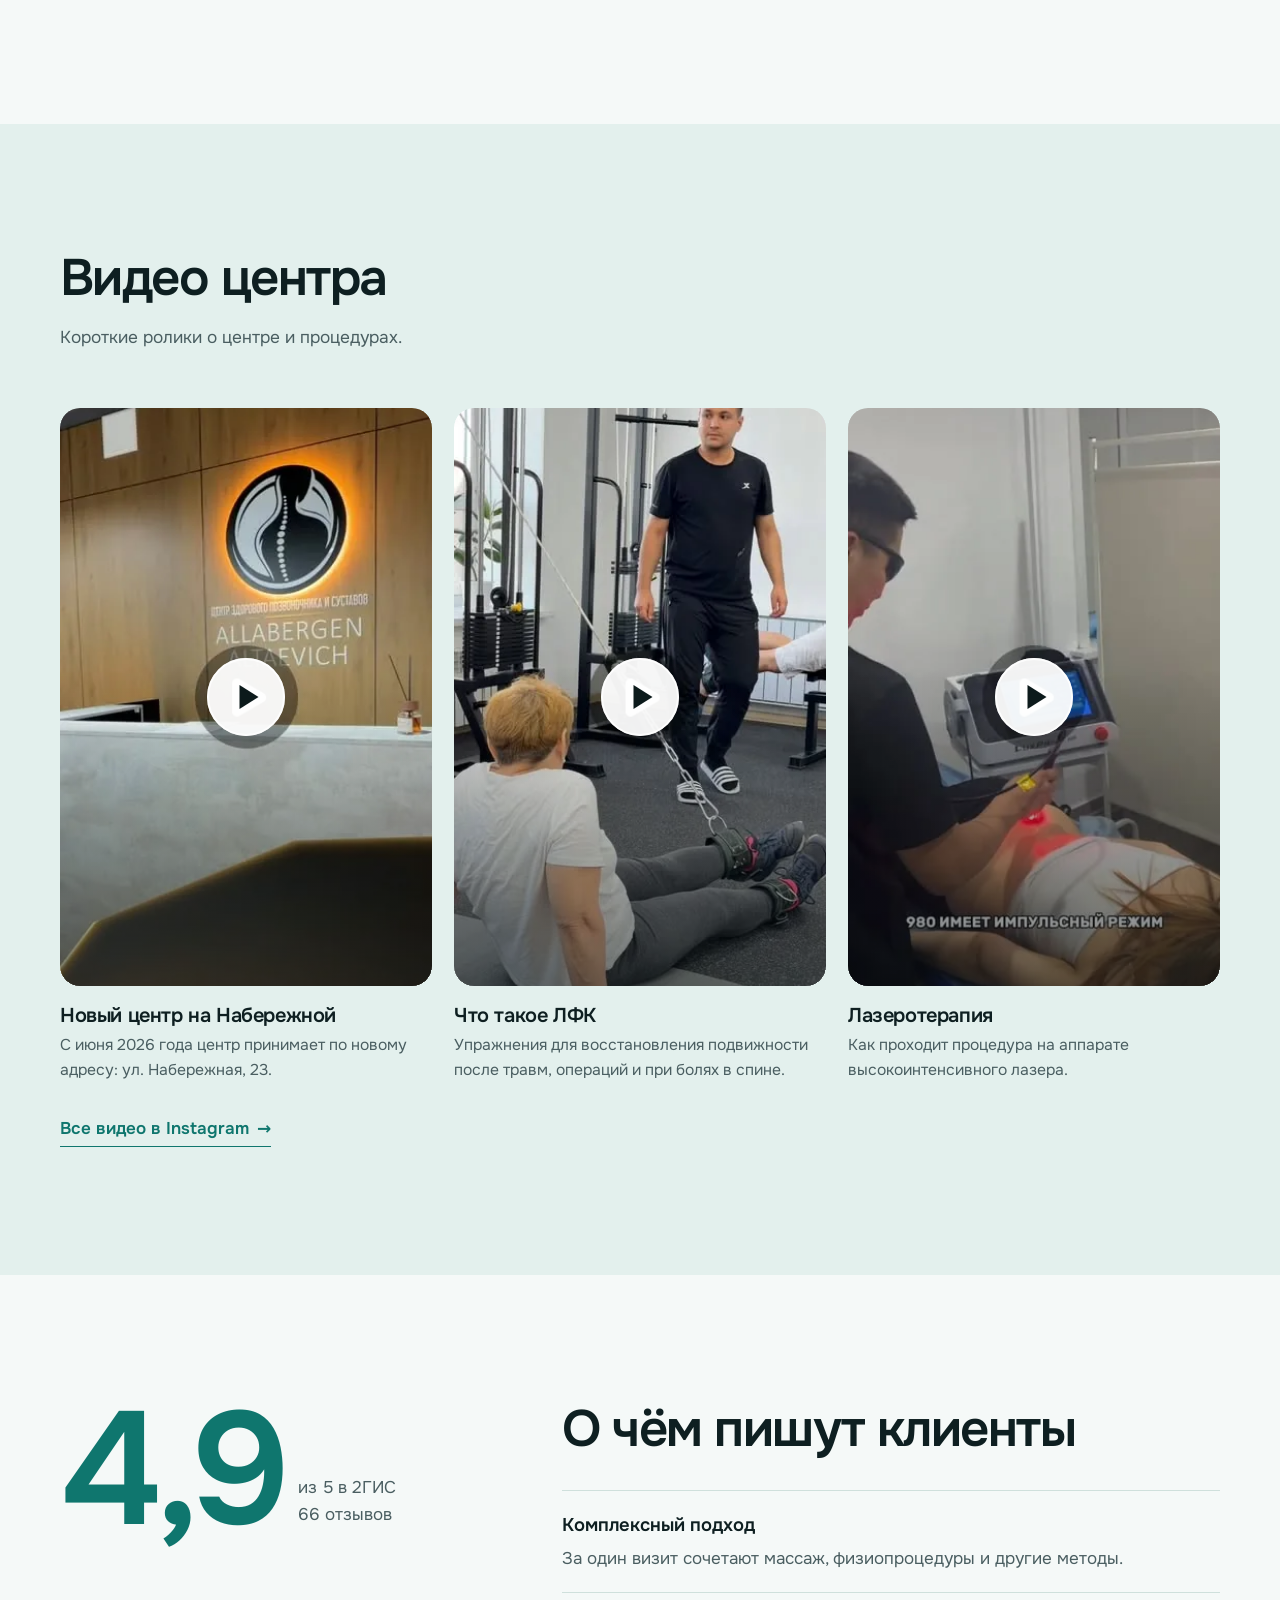
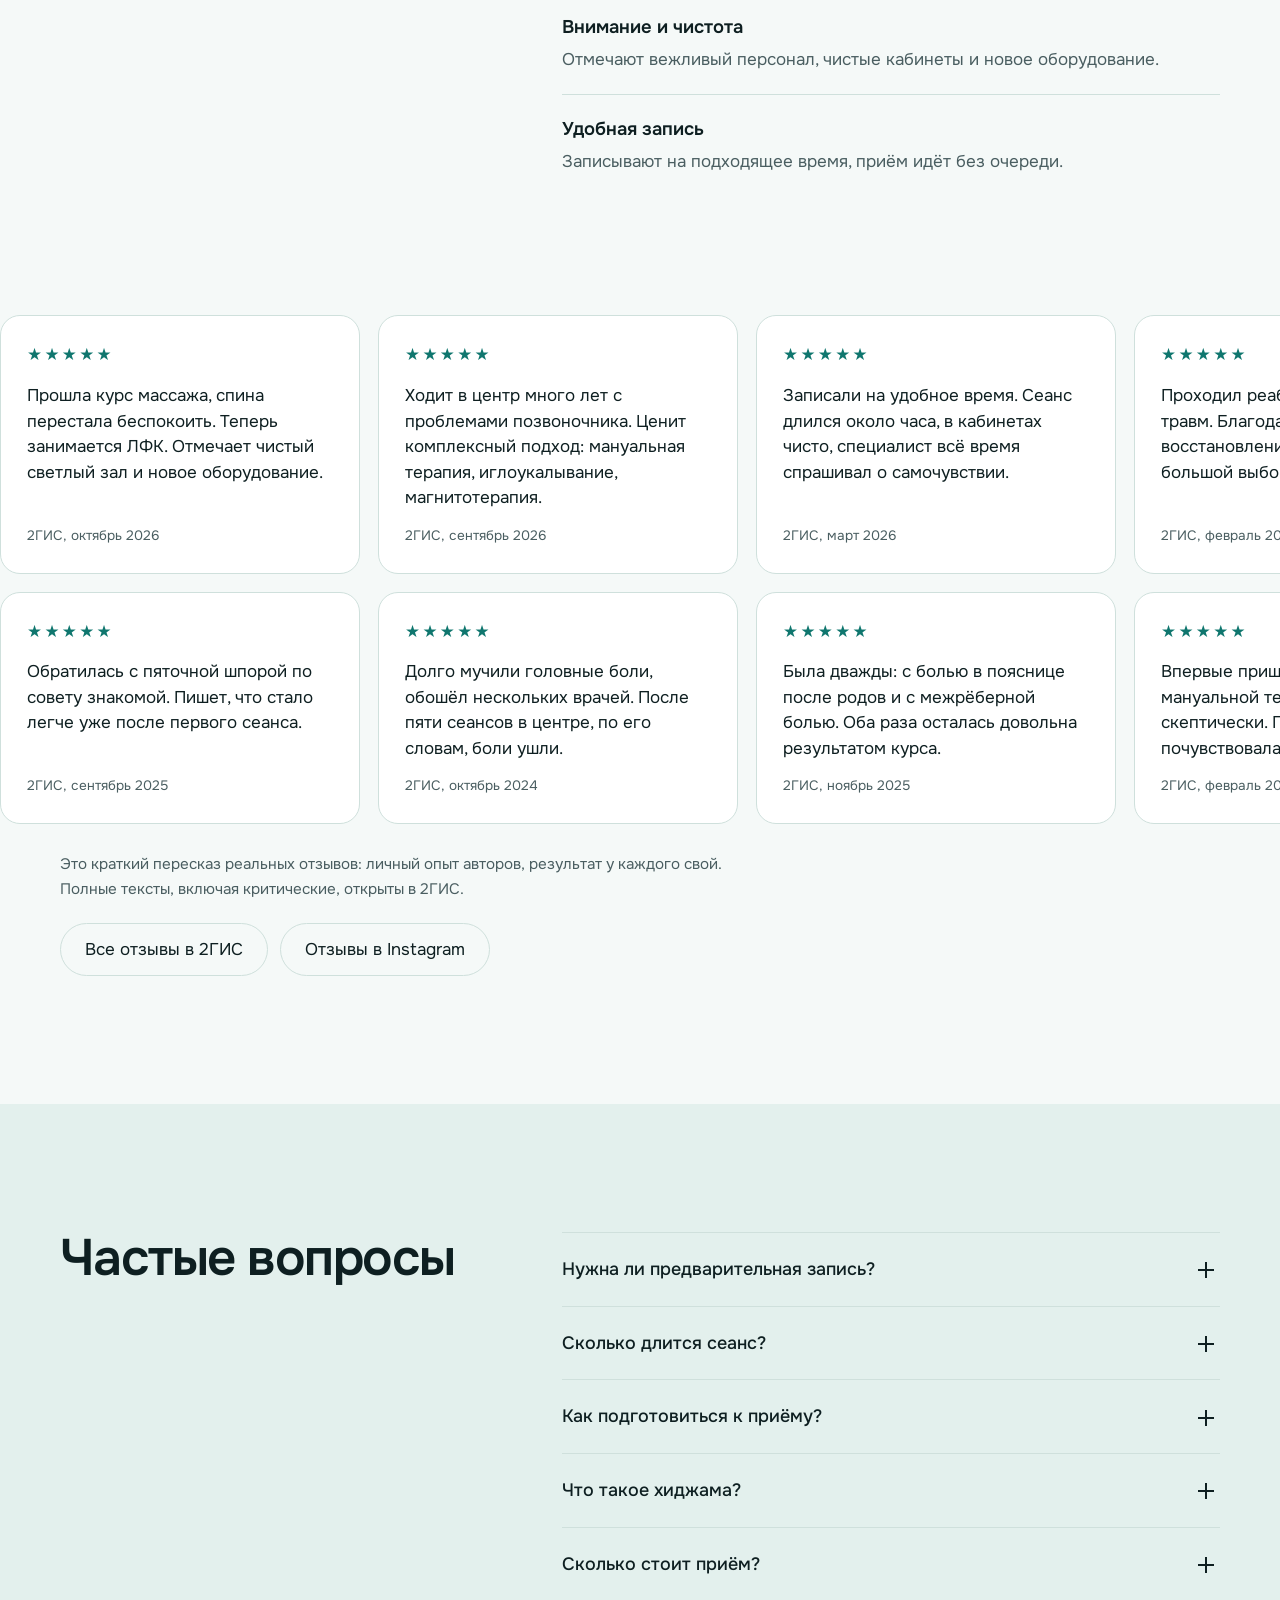
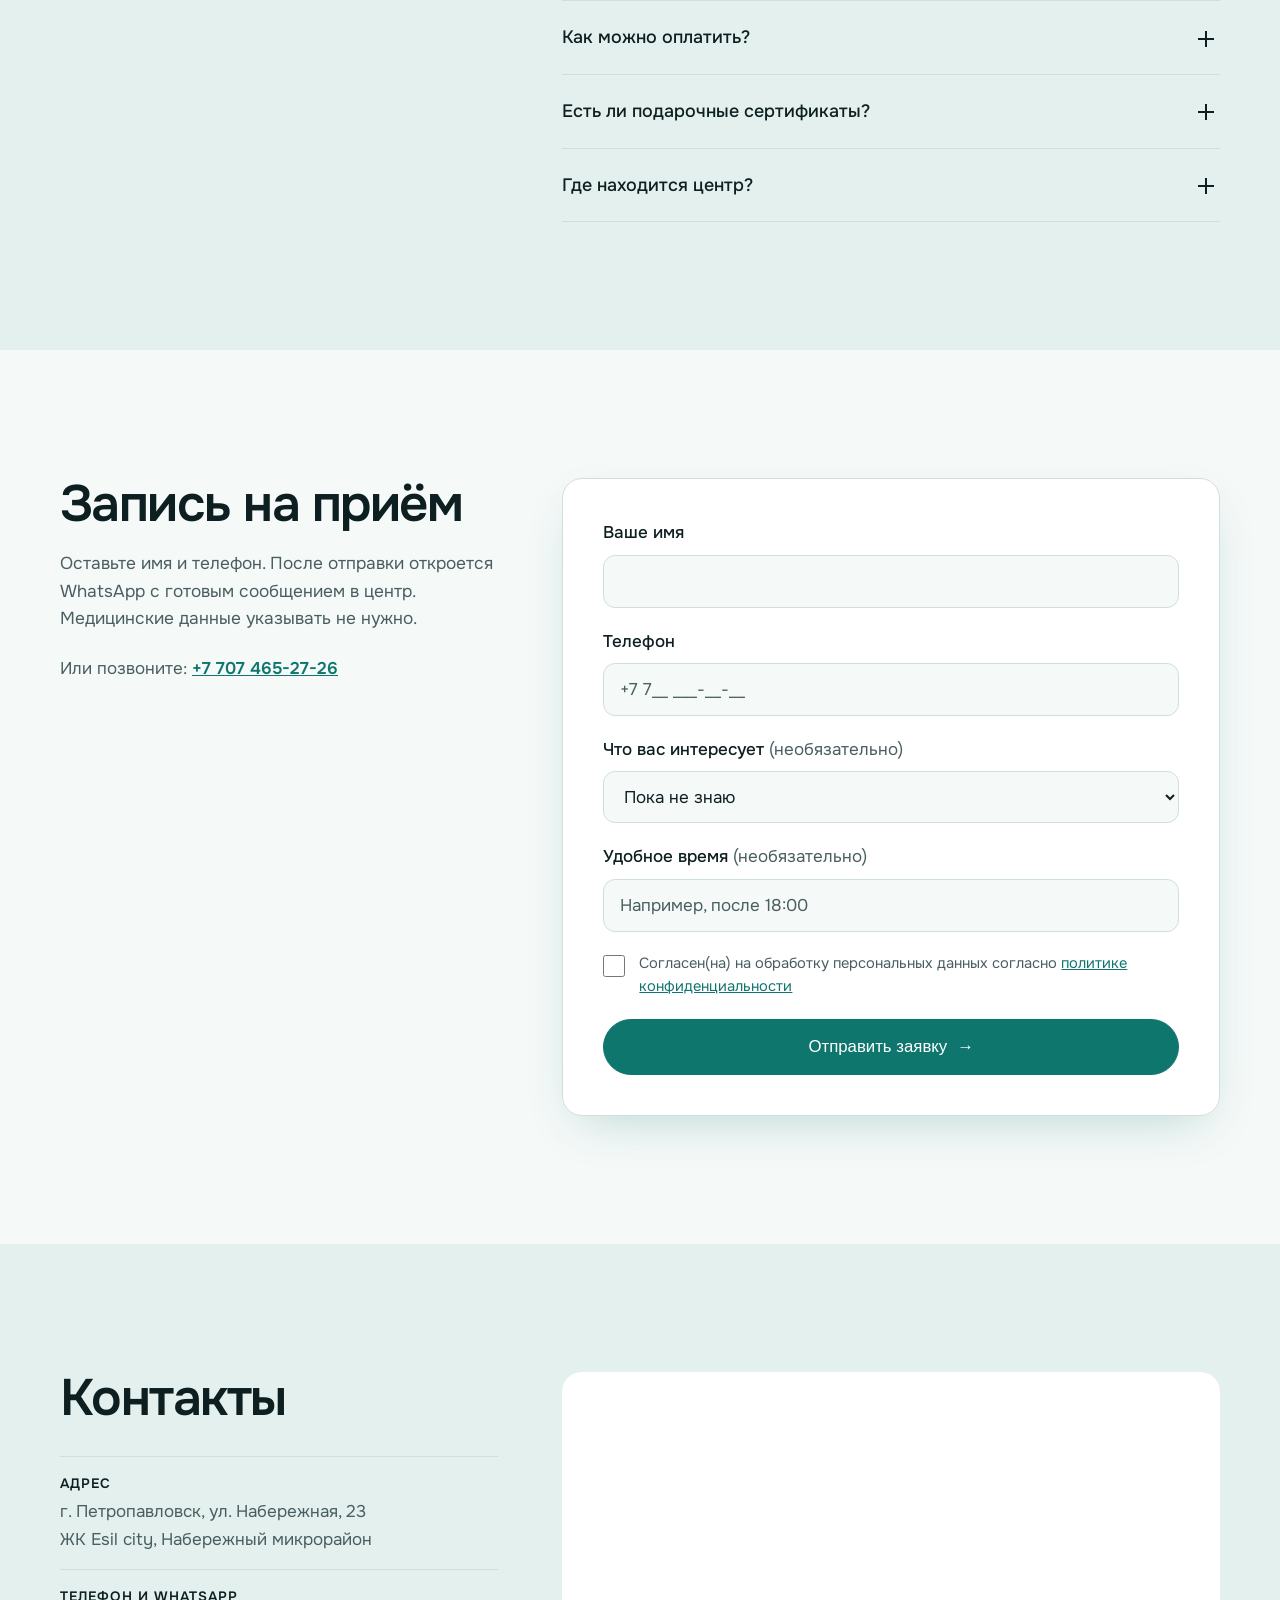
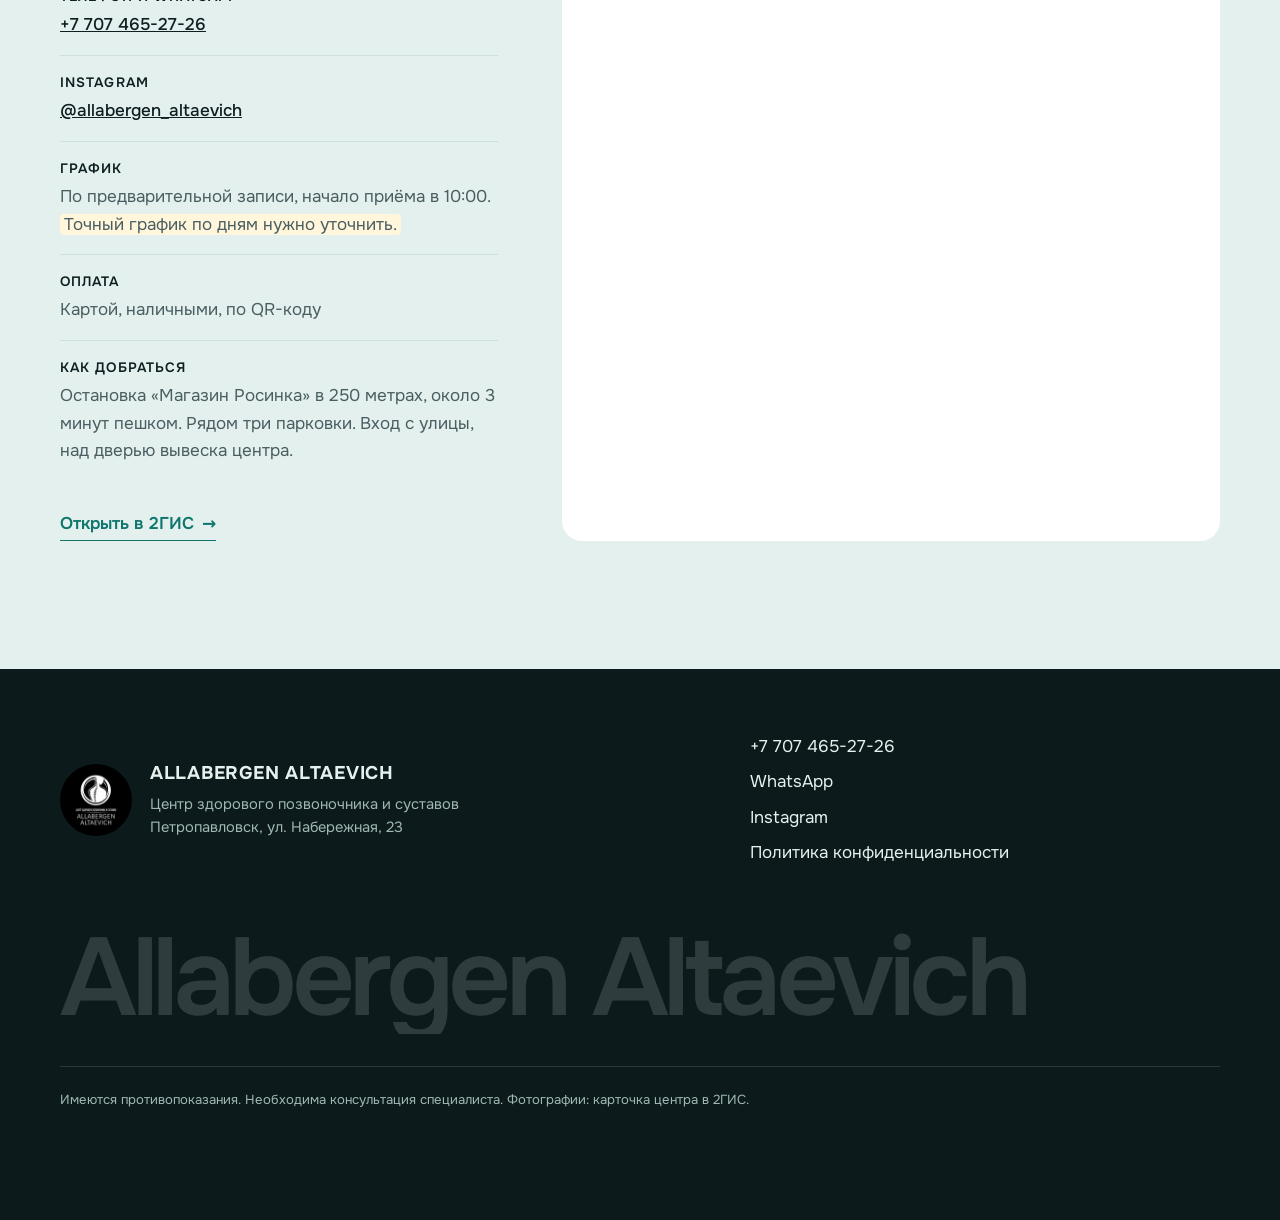
==== commit 4ac5d880: "Исправлено наложение заголовка на памятку Co-Authored-By: Claude Sonnet 5.5 <noreply@anthropic.com>" ====
--- a/index.html
+++ b/index.html
@@ -257,6 +257,8 @@
       <li data-reveal><h3>Процедуры</h3><p>Специалист проводит вас по нужным кабинетам. По отзывам, сеанс занимает около часа.</p></li>
       <li data-reveal><h3>Рекомендации</h3><p>После приёма объяснят, что делать дальше и нужен ли курс.</p></li>
     </ol>
+  </div>
+  <div class="wrap">
     <div class="memo" data-reveal>
       <h3>Что взять с собой</h3>
       <ul class="ticks ticks--row">
